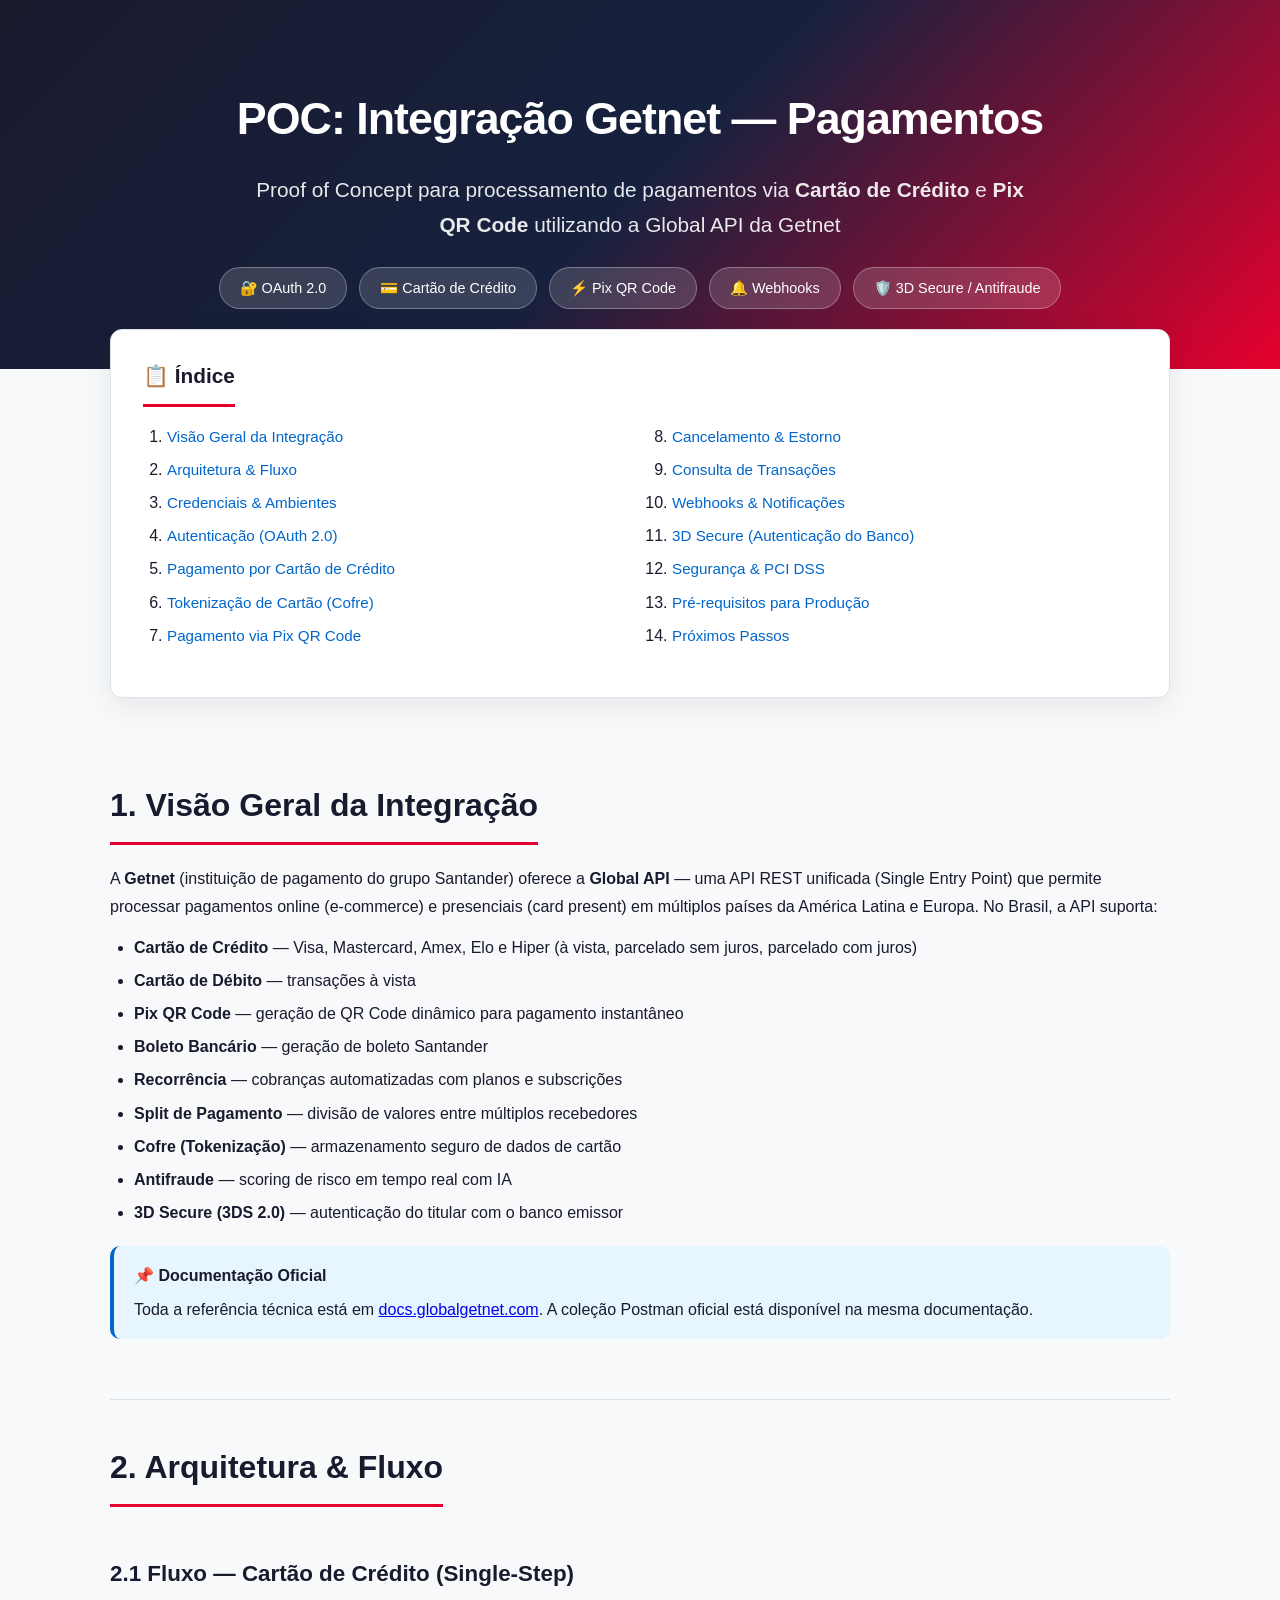
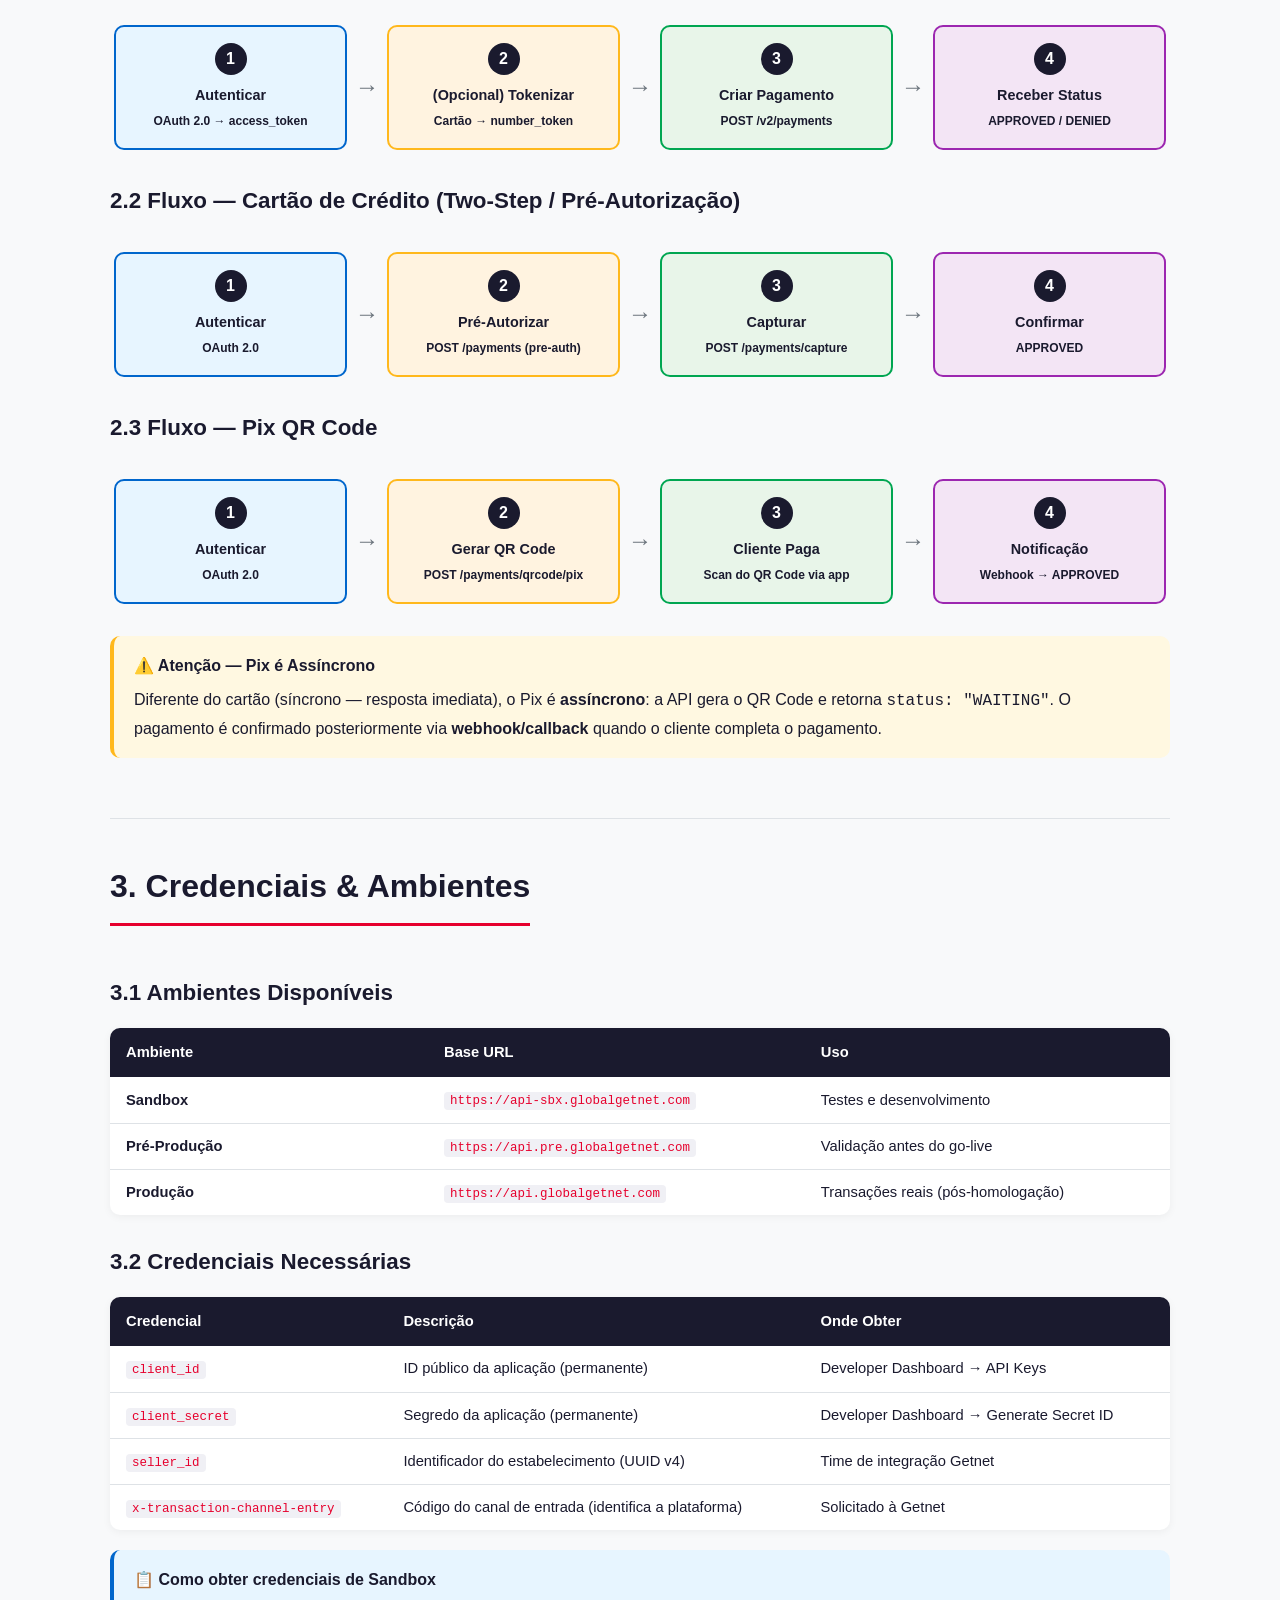
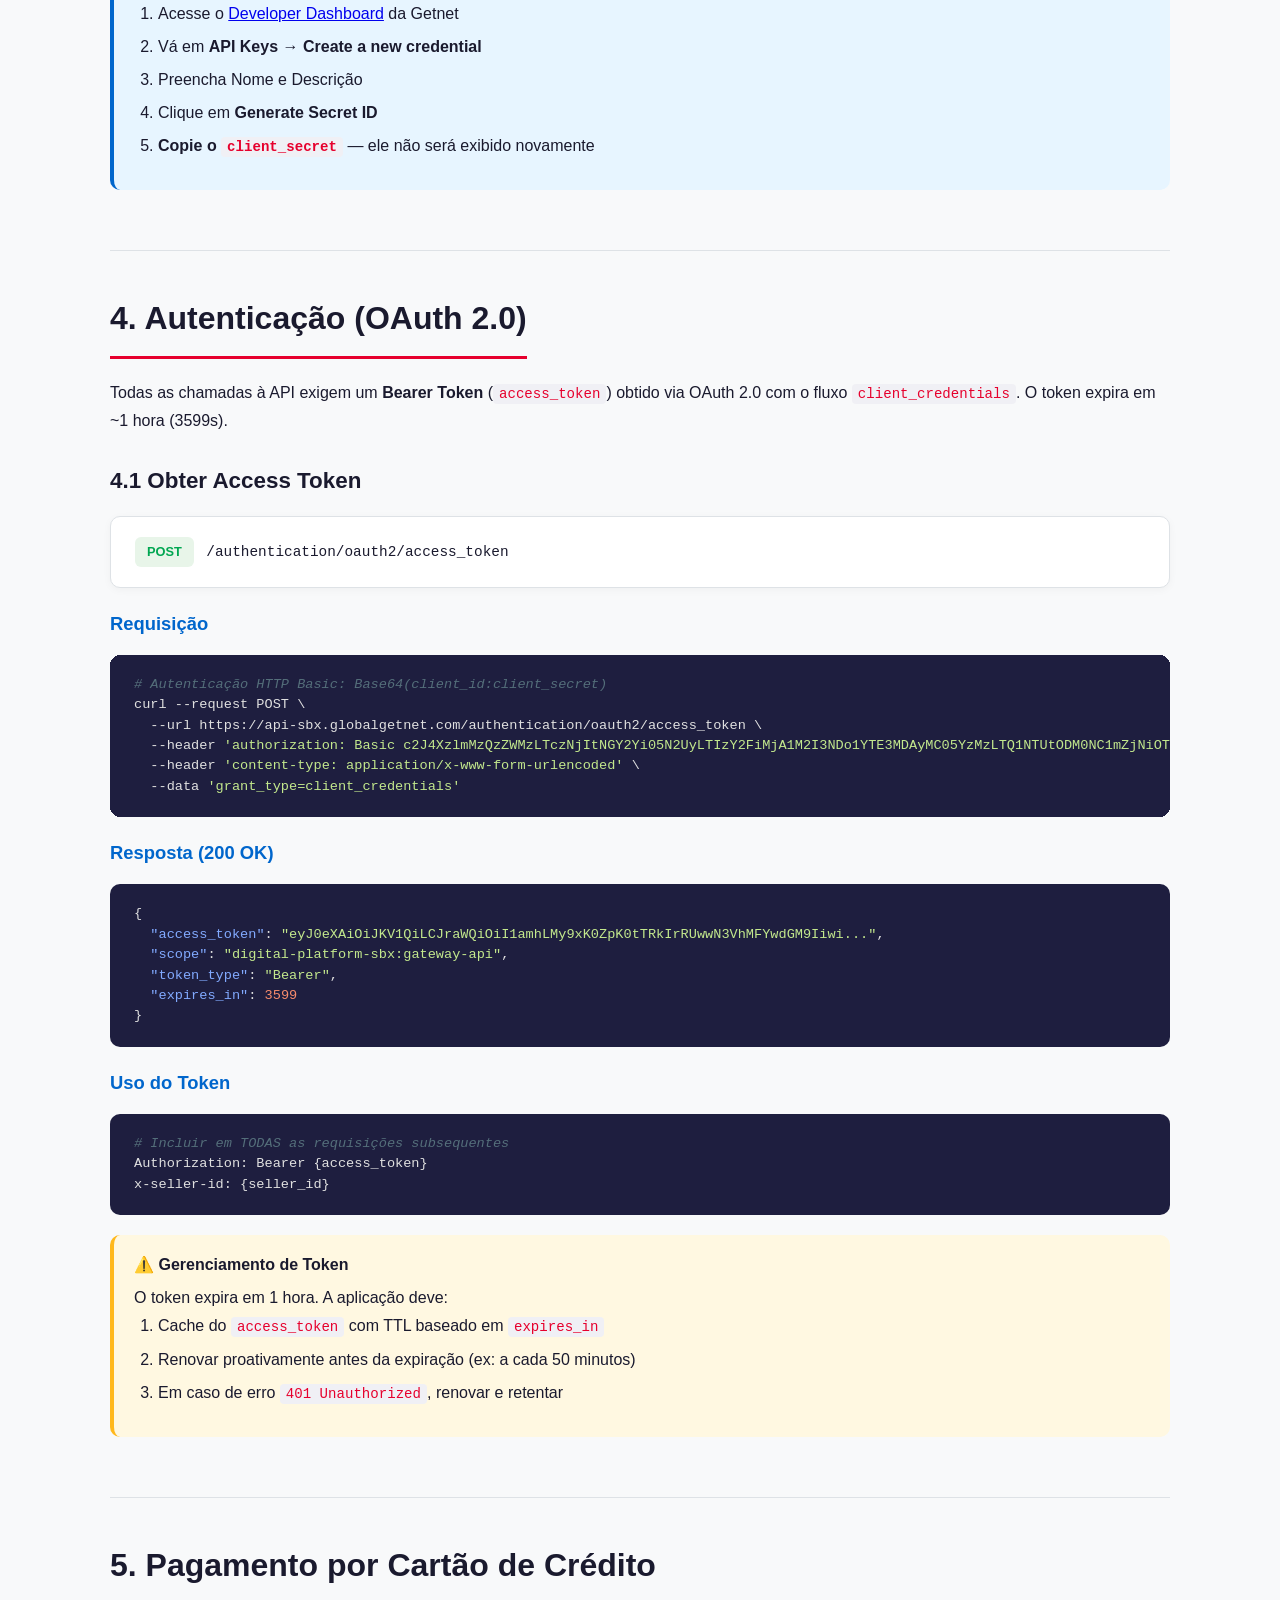
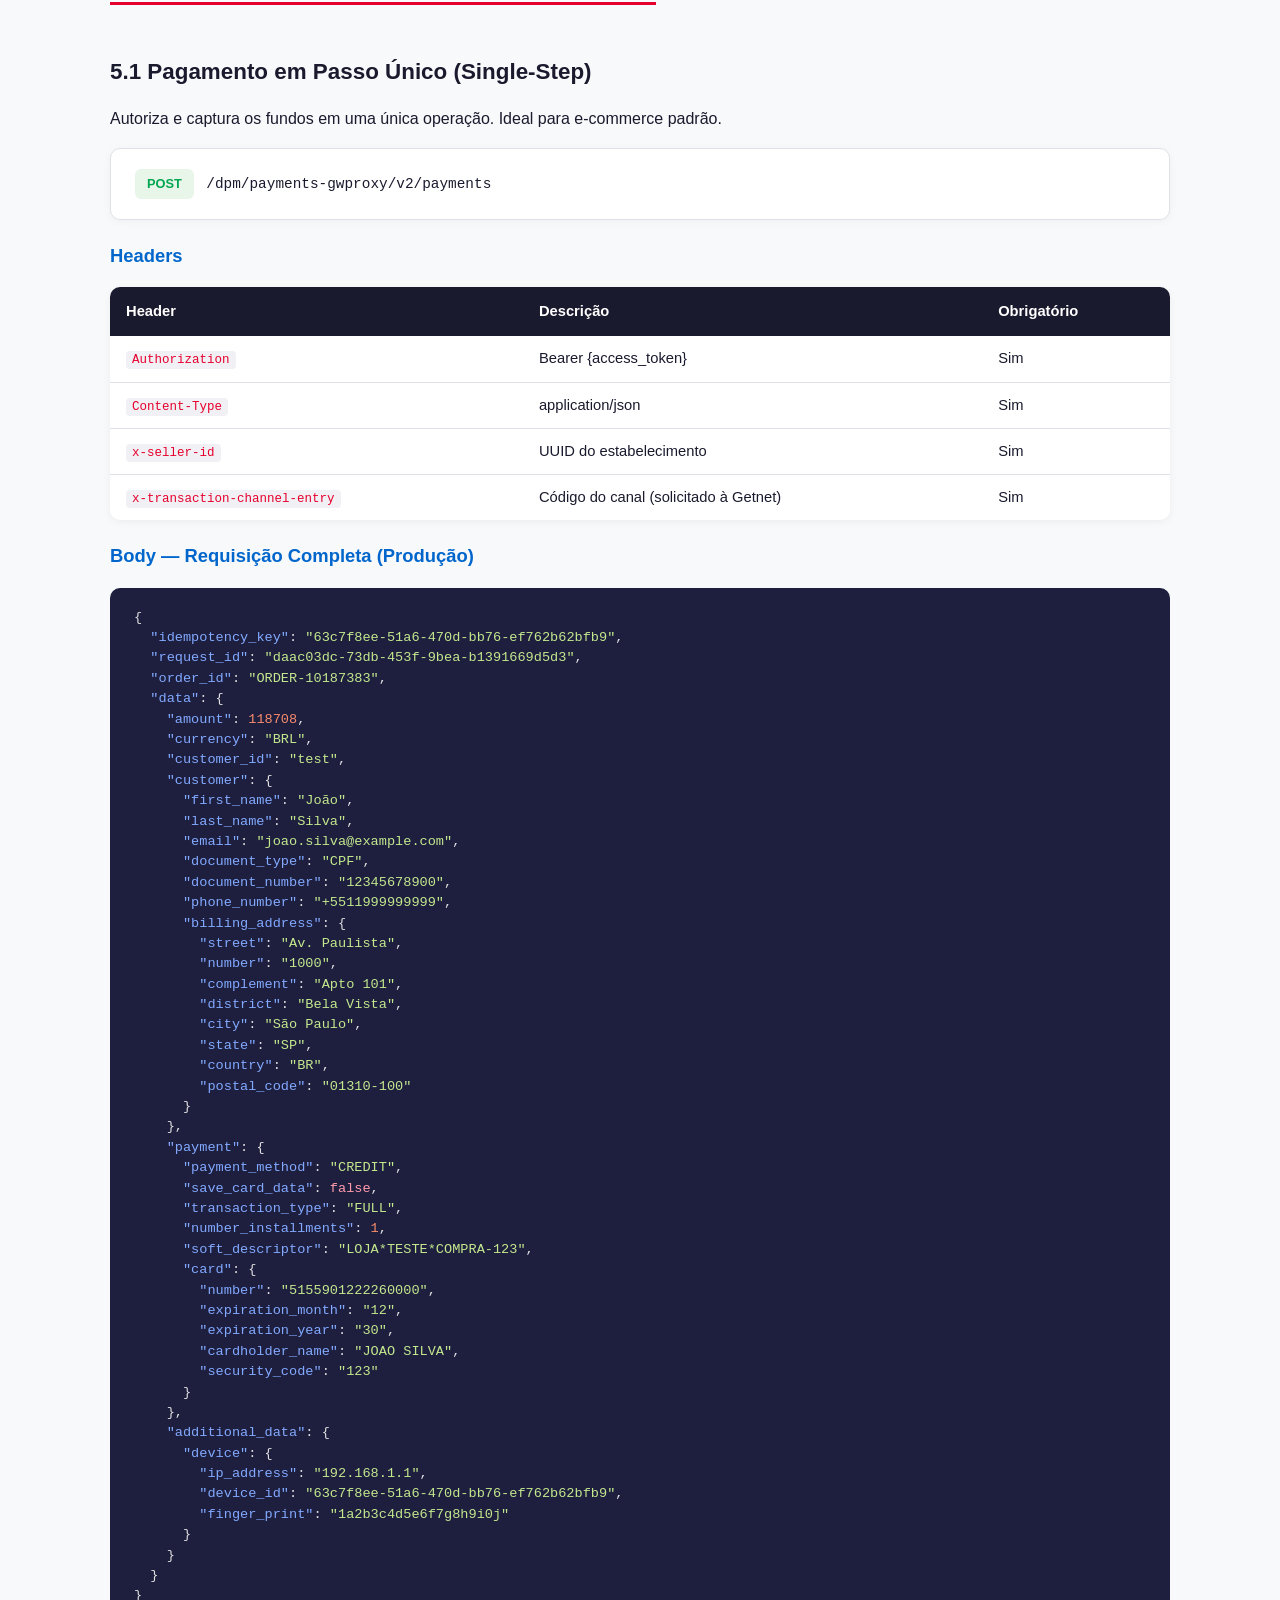
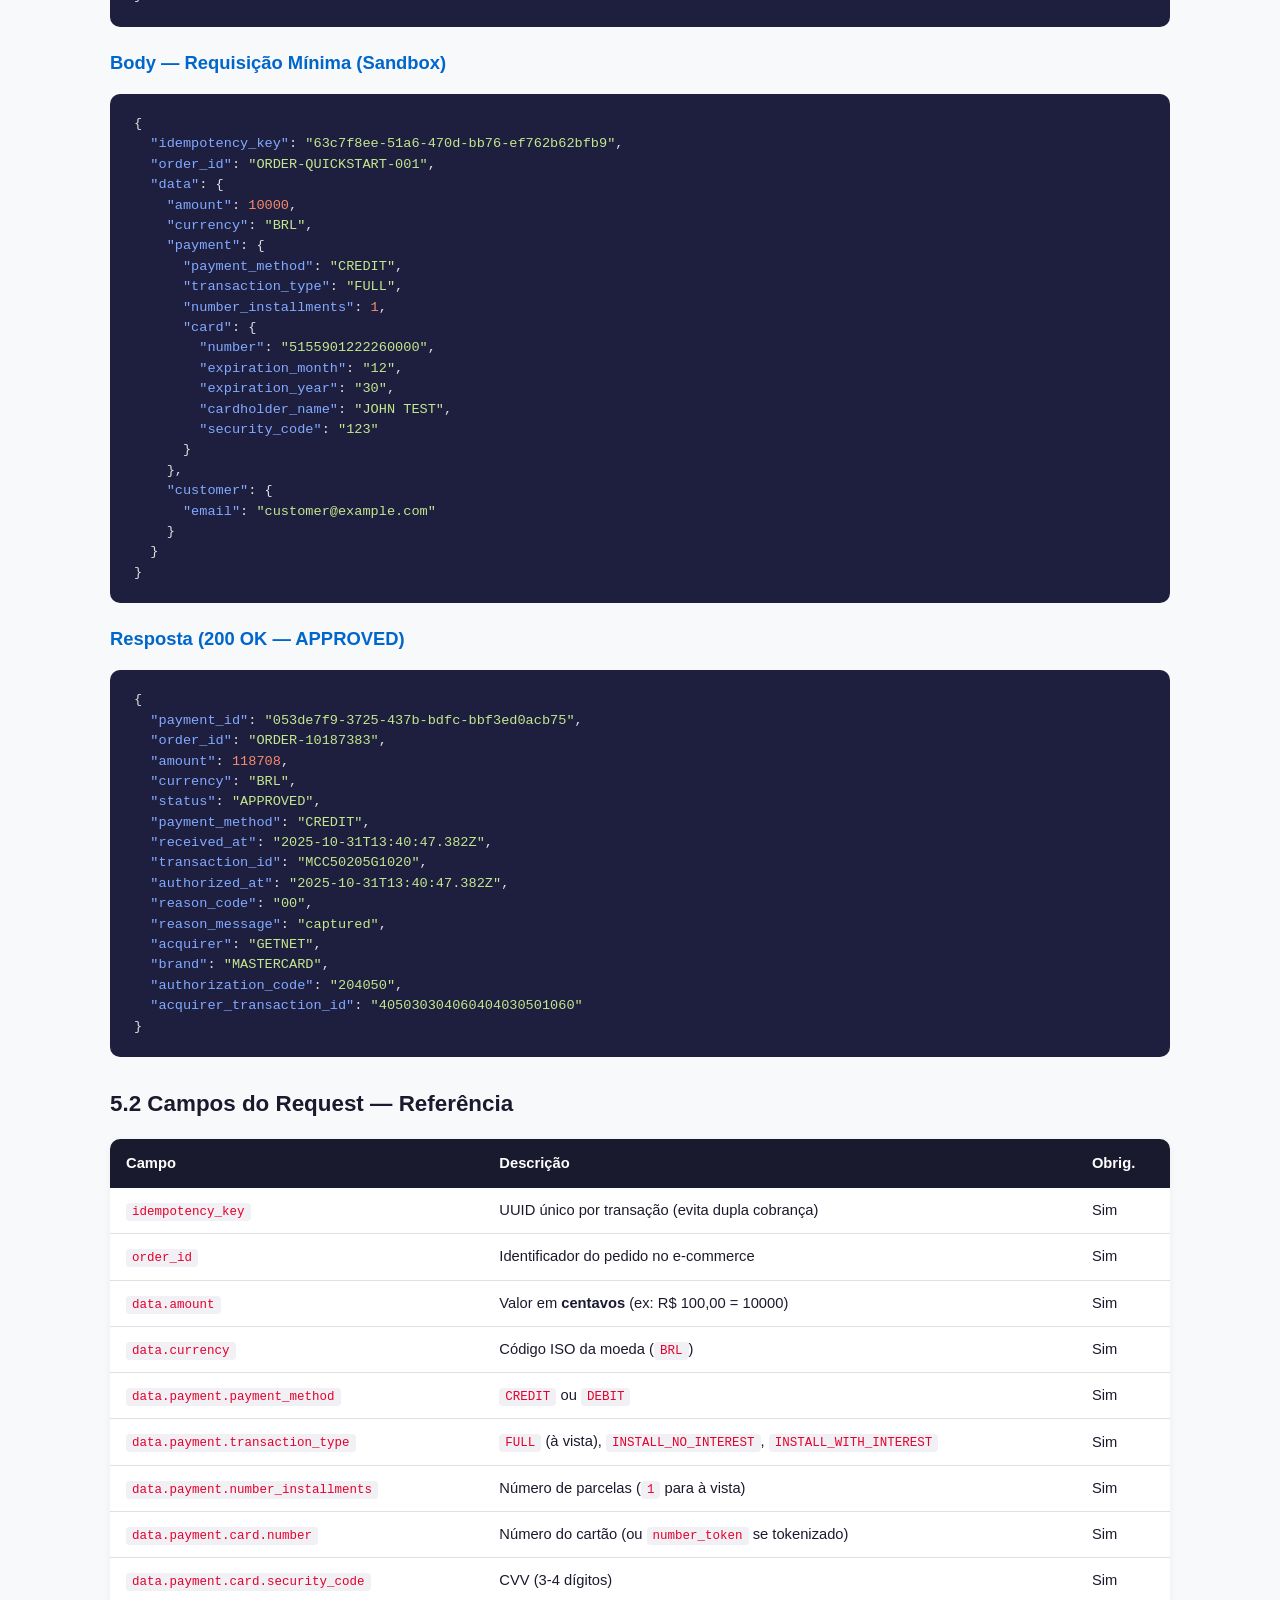
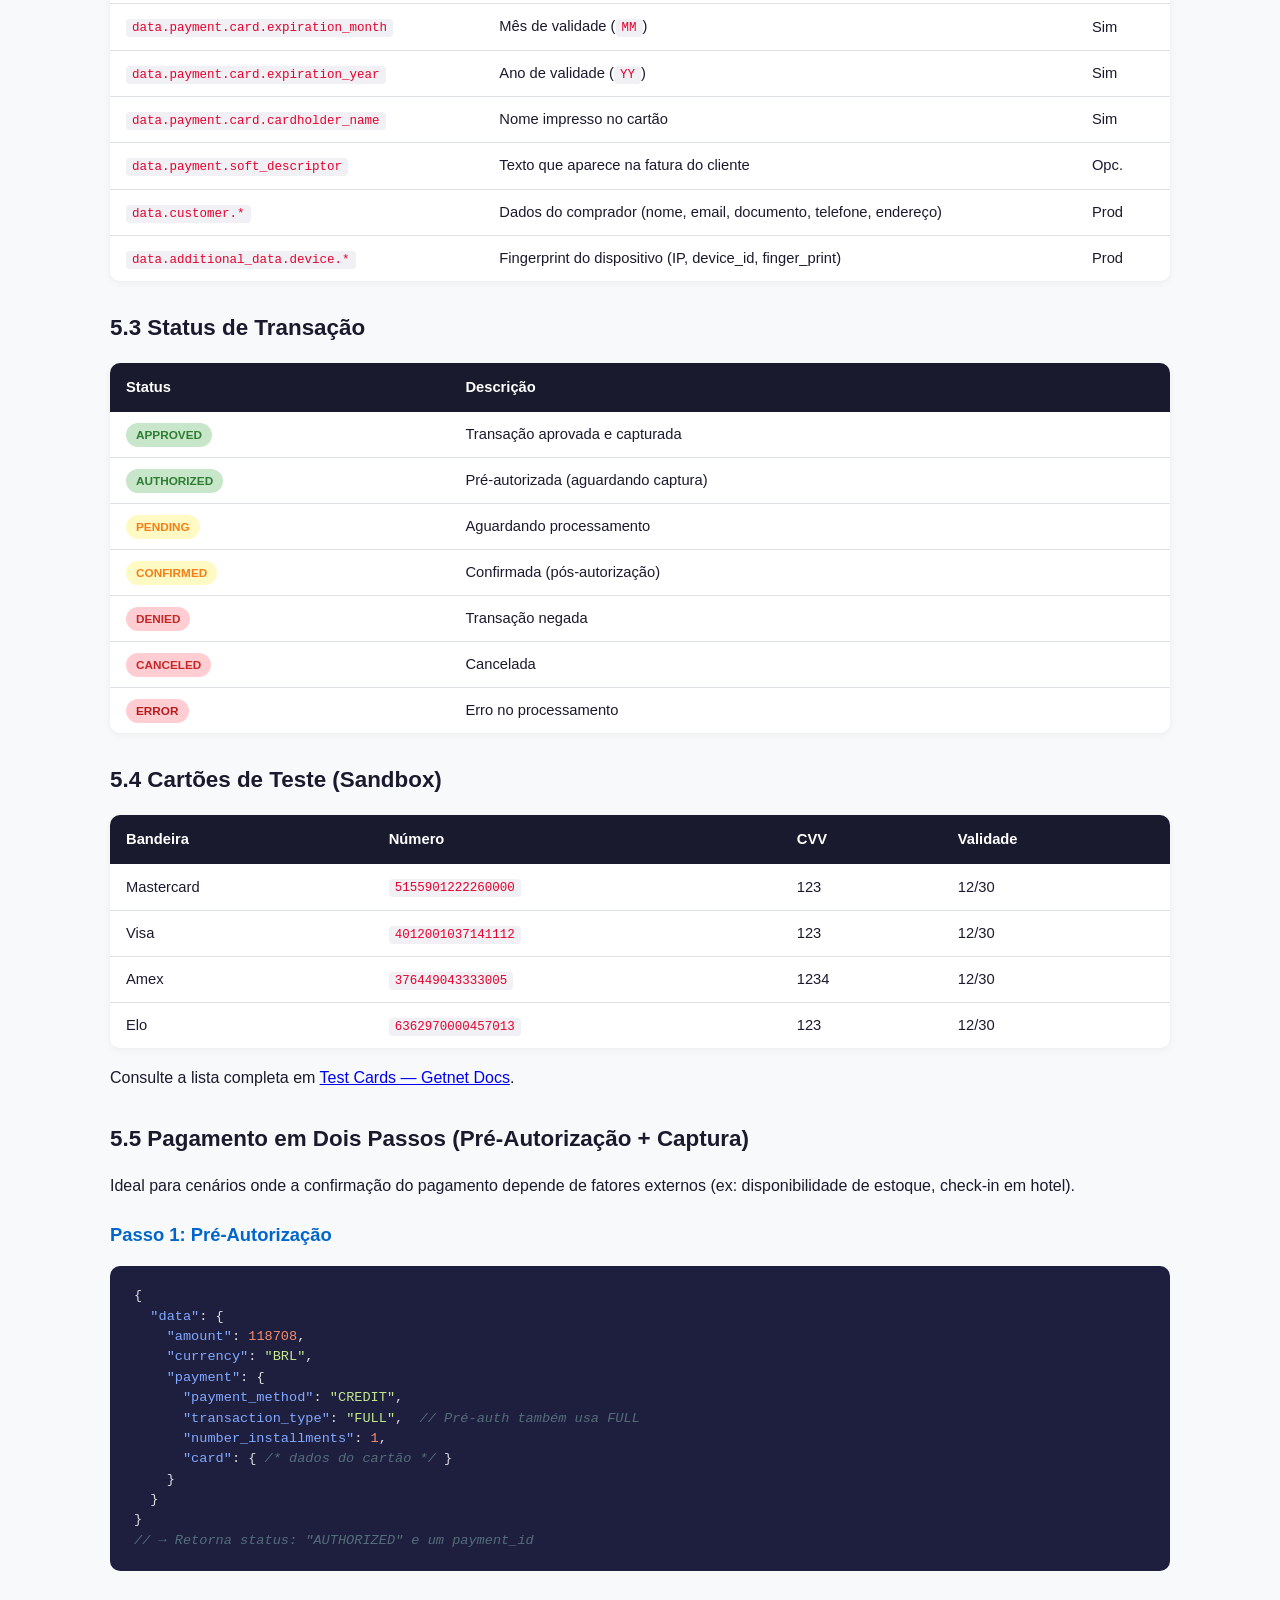
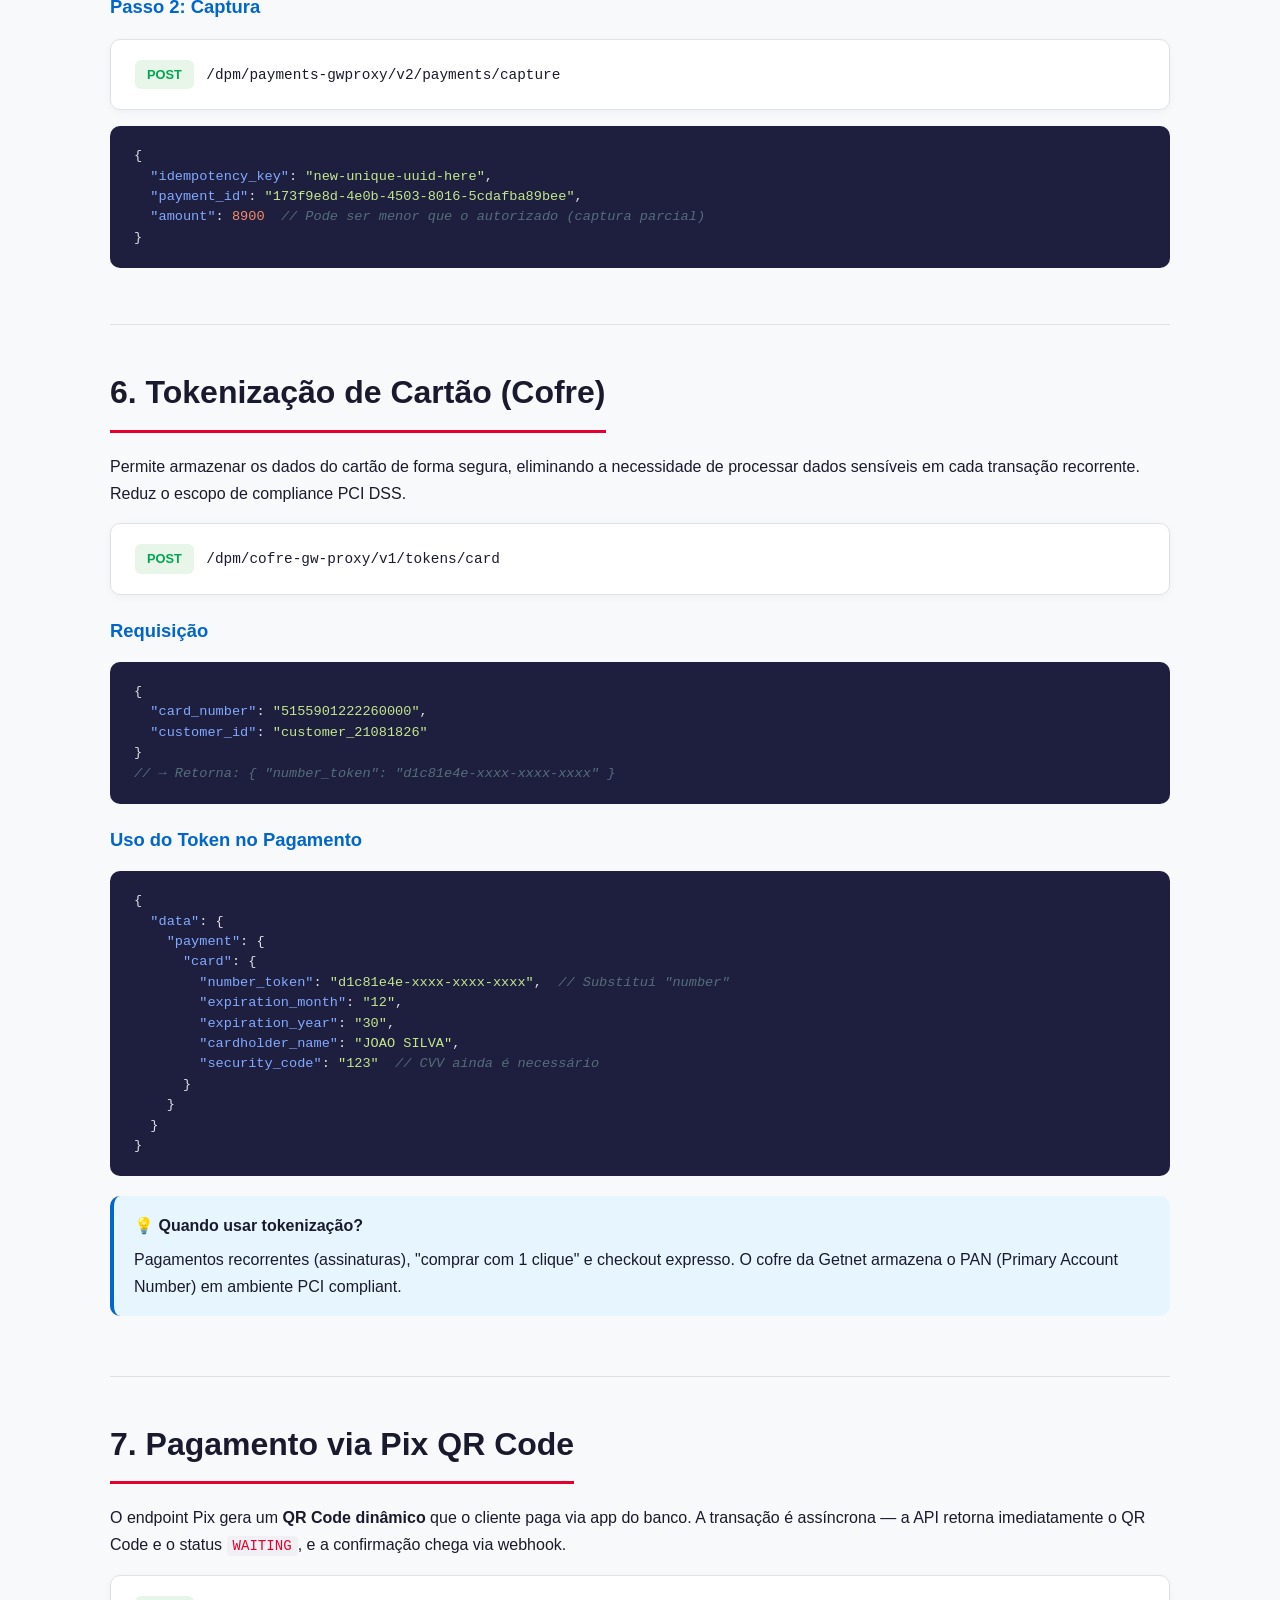
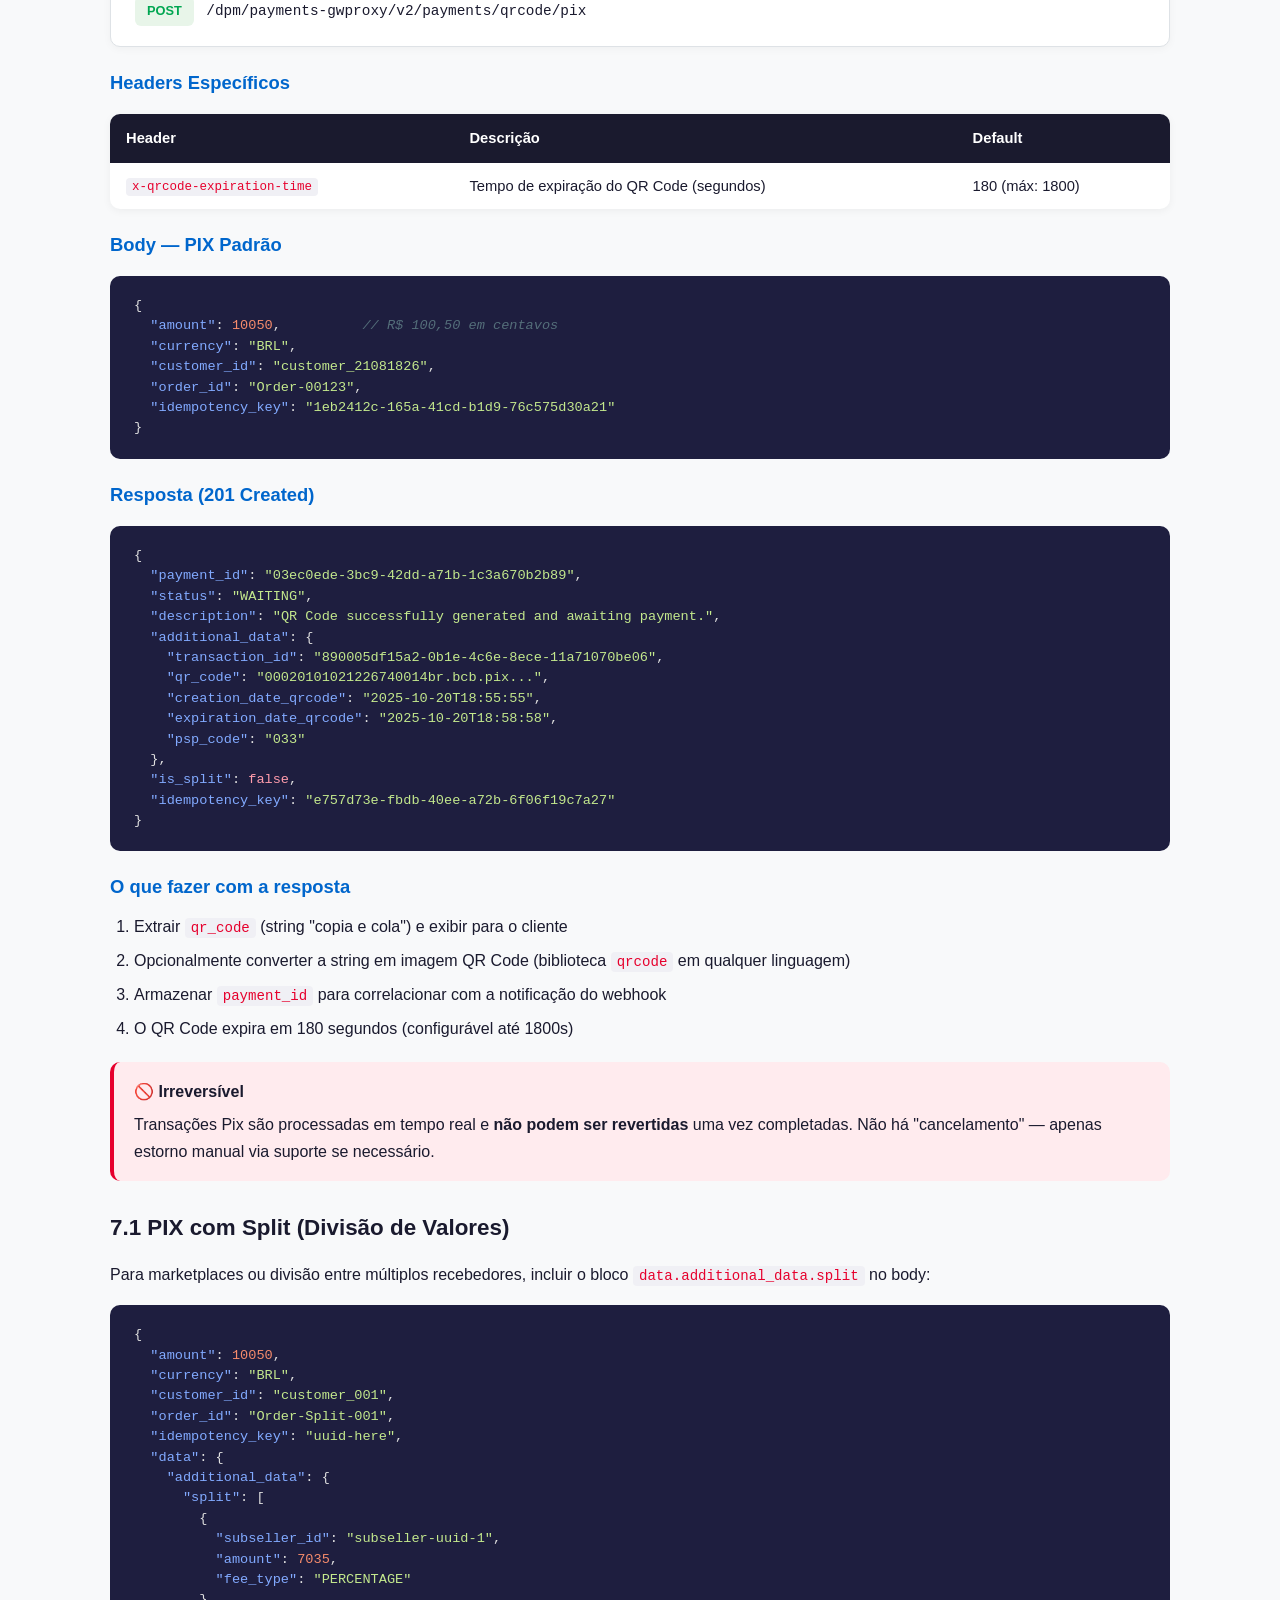
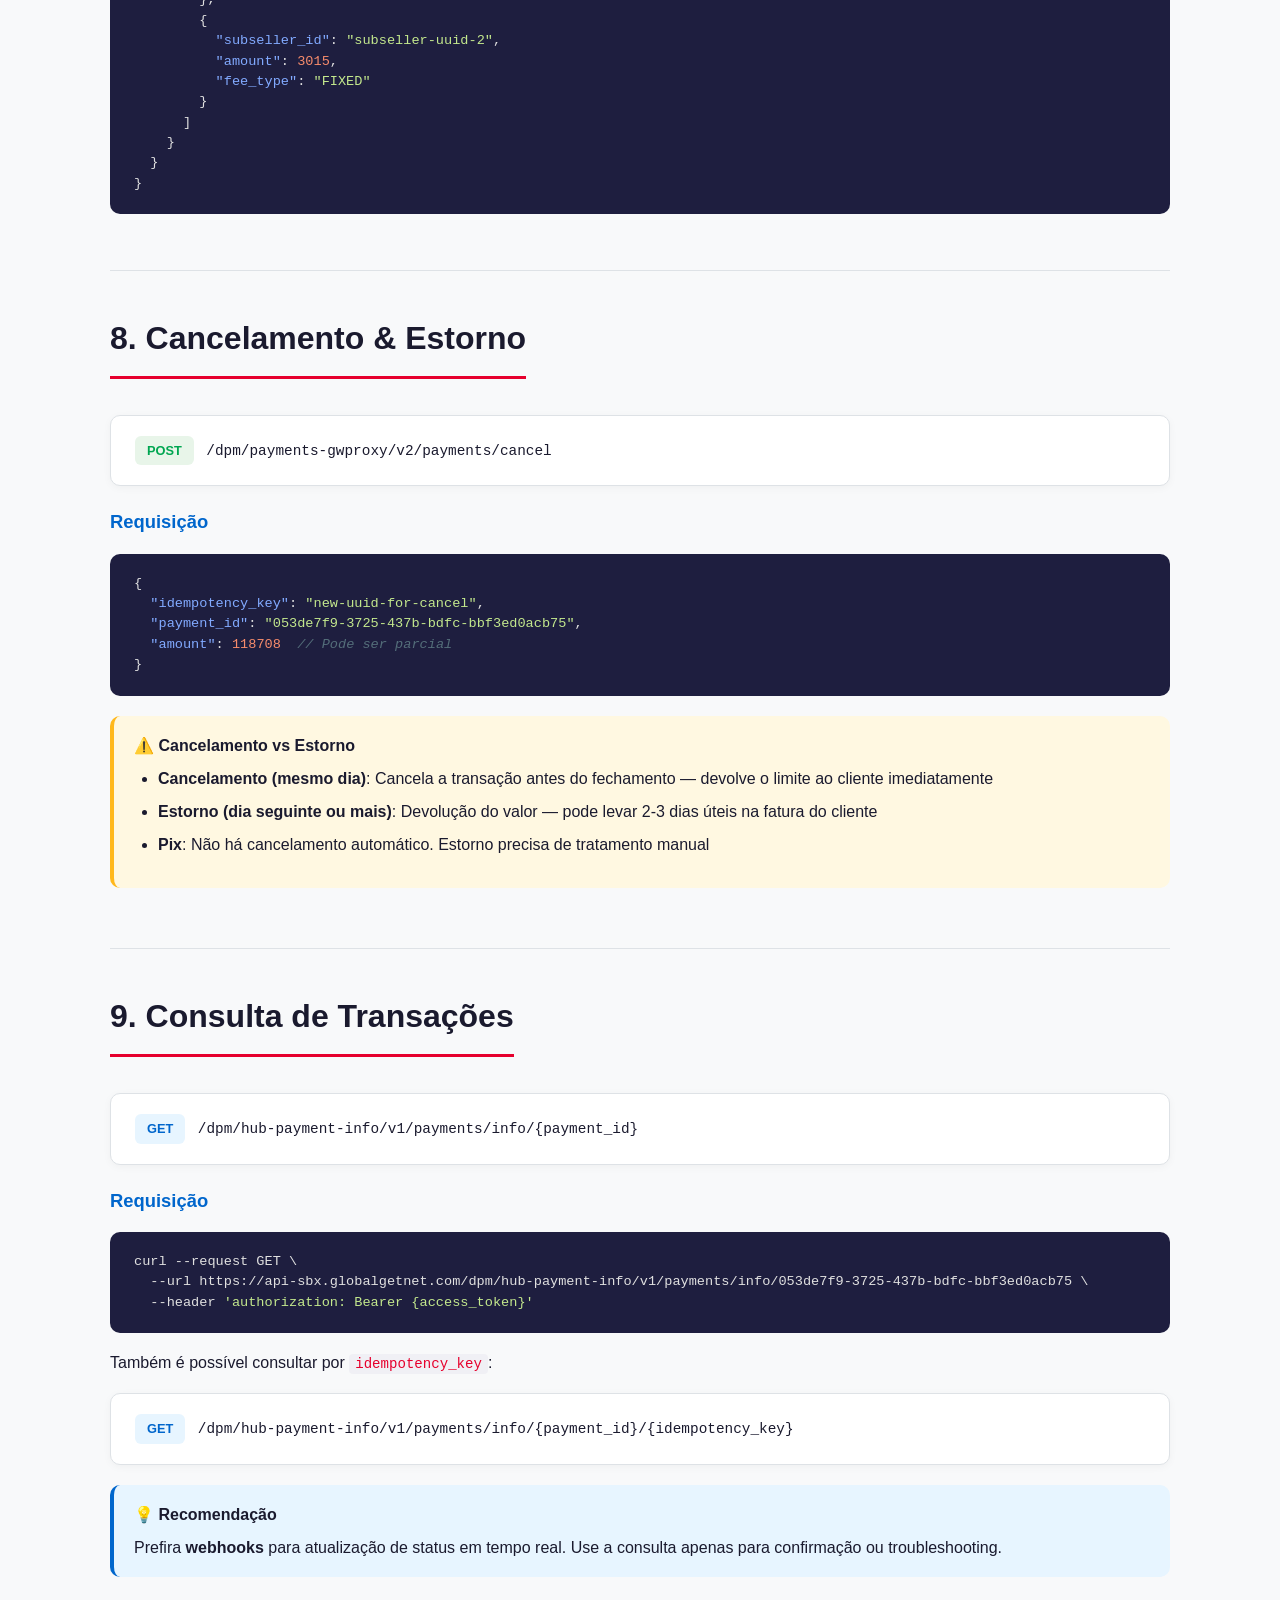
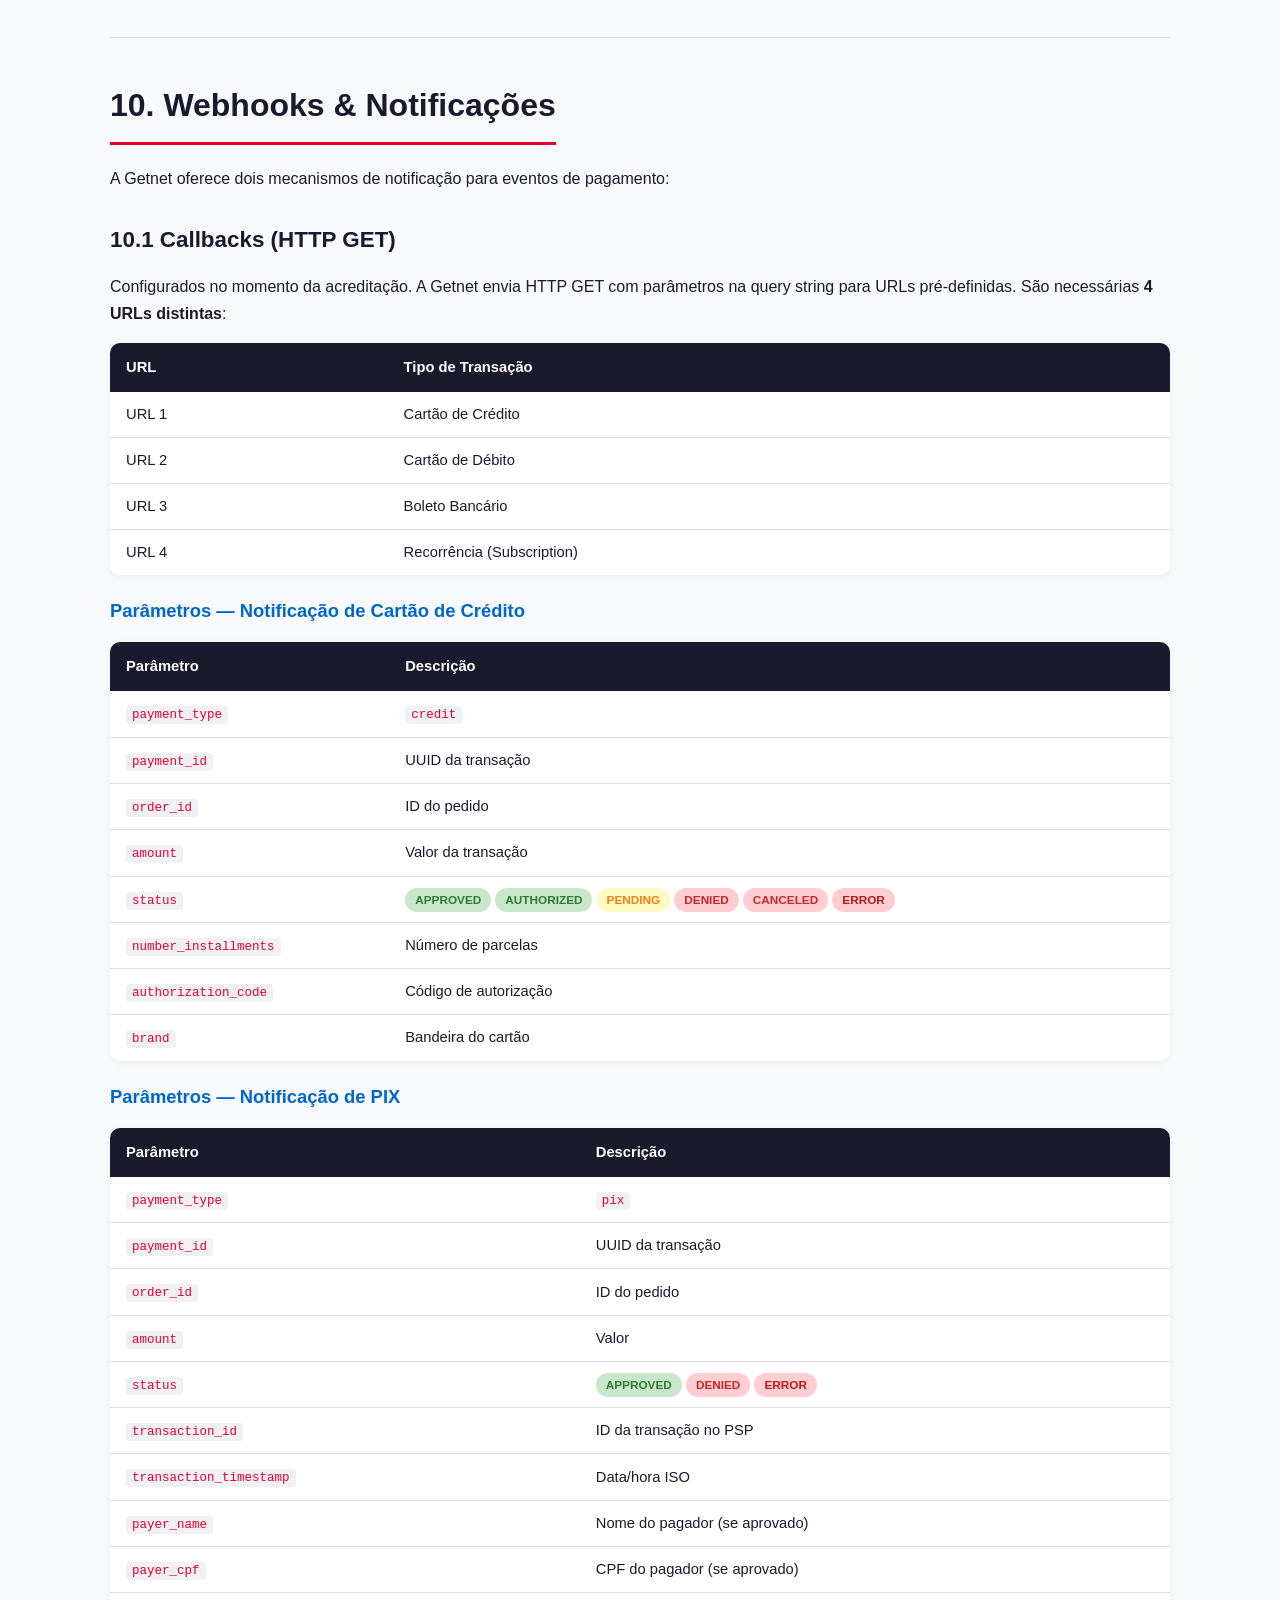
==== index.html @ 3223fb9b "POC Integração Getnet — Cartão de Crédito & Pix QR Code Documento técnico completo com: - Visão gera" ====
<!DOCTYPE html>
<html lang="pt-BR">
<head>
    <meta charset="UTF-8">
    <meta name="viewport" content="width=device-width, initial-scale=1.0">
    <title>POC Integração Getnet — Pagamentos Cartão de Crédito & Pix QR Code</title>
    <style>
        :root {
            --getnet-red: #E6002D;
            --getnet-dark: #1A1A2E;
            --getnet-blue: #0066CC;
            --getnet-green: #00A651;
            --getnet-yellow: #FFB81C;
            --bg-light: #F8F9FA;
            --bg-code: #1E1E3F;
            --text-dark: #1A1A2E;
            --text-muted: #6C757D;
            --border: #DEE2E6;
        }

        * { margin: 0; padding: 0; box-sizing: border-box; }

        body {
            font-family: 'Segoe UI', -apple-system, BlinkMacSystemFont, Roboto, sans-serif;
            line-height: 1.7;
            color: var(--text-dark);
            background: var(--bg-light);
        }

        /* Hero */
        .hero {
            background: linear-gradient(135deg, var(--getnet-dark) 0%, #16213E 50%, var(--getnet-red) 100%);
            color: white;
            padding: 80px 20px 60px;
            text-align: center;
        }
        .hero h1 { font-size: 2.8em; font-weight: 800; margin-bottom: 16px; letter-spacing: -1px; }
        .hero .subtitle { font-size: 1.3em; opacity: 0.9; max-width: 800px; margin: 0 auto 24px; }
        .hero .badges { display: flex; gap: 12px; justify-content: center; flex-wrap: wrap; margin-top: 24px; }
        .hero .badge {
            background: rgba(255,255,255,0.15);
            border: 1px solid rgba(255,255,255,0.3);
            padding: 8px 20px;
            border-radius: 50px;
            font-size: 0.9em;
            backdrop-filter: blur(10px);
        }

        /* Container */
        .container { max-width: 1100px; margin: 0 auto; padding: 0 20px; }

        /* TOC */
        .toc {
            background: white;
            border: 1px solid var(--border);
            border-radius: 12px;
            padding: 28px 32px;
            margin: -40px auto 40px;
            max-width: 1060px;
            box-shadow: 0 8px 30px rgba(0,0,0,0.08);
            position: relative;
            z-index: 10;
        }
        .toc h2 { font-size: 1.3em; margin-bottom: 16px; color: var(--getnet-dark); }
        .toc ol { columns: 2; column-gap: 40px; }
        .toc ol li { margin-bottom: 6px; break-inside: avoid; }
        .toc a { color: var(--getnet-blue); text-decoration: none; font-size: 0.95em; transition: color 0.2s; }
        .toc a:hover { color: var(--getnet-red); text-decoration: underline; }

        /* Sections */
        section { padding: 40px 0; border-bottom: 1px solid var(--border); }
        section:last-child { border-bottom: none; }
        h2 {
            font-size: 2em;
            color: var(--getnet-dark);
            margin-bottom: 20px;
            padding-bottom: 10px;
            border-bottom: 3px solid var(--getnet-red);
            display: inline-block;
        }
        h3 { font-size: 1.4em; color: var(--getnet-dark); margin: 28px 0 14px; }
        h4 { font-size: 1.15em; color: var(--getnet-blue); margin: 20px 0 10px; }
        p { margin-bottom: 14px; }
        ul, ol { margin-bottom: 14px; padding-left: 24px; }
        li { margin-bottom: 6px; }

        /* Callouts */
        .callout {
            border-radius: 10px;
            padding: 16px 20px;
            margin: 20px 0;
            border-left: 4px solid;
        }
        .callout-info { background: #E7F5FF; border-color: var(--getnet-blue); }
        .callout-warn { background: #FFF8E1; border-color: var(--getnet-yellow); }
        .callout-danger { background: #FFEBEE; border-color: var(--getnet-red); }
        .callout-success { background: #E8F5E9; border-color: var(--getnet-green); }
        .callout-title { font-weight: 700; margin-bottom: 6px; display: block; }

        /* Code blocks */
        pre {
            background: var(--bg-code);
            color: #E0E0E0;
            padding: 20px 24px;
            border-radius: 10px;
            overflow-x: auto;
            margin: 16px 0;
            font-size: 0.85em;
            line-height: 1.5;
            font-family: 'Fira Code', 'Cascadia Code', 'Consolas', monospace;
        }
        code { font-family: 'Fira Code', 'Cascadia Code', 'Consolas', monospace; }
        pre code { color: inherit; }
        p code, li code, td code {
            background: #F0F0F5;
            padding: 2px 6px;
            border-radius: 4px;
            font-size: 0.88em;
            color: var(--getnet-red);
        }

        /* Token highlighting */
        .tok-key { color: #82AAFF; }
        .tok-str { color: #C3E88D; }
        .tok-num { color: #F78C6C; }
        .tok-bool { color: #FF9CAC; }
        .tok-comment { color: #546E7A; font-style: italic; }

        /* Tables */
        table {
            width: 100%;
            border-collapse: collapse;
            margin: 16px 0;
            font-size: 0.92em;
            background: white;
            border-radius: 10px;
            overflow: hidden;
            box-shadow: 0 2px 8px rgba(0,0,0,0.05);
        }
        th {
            background: var(--getnet-dark);
            color: white;
            padding: 12px 16px;
            text-align: left;
            font-weight: 600;
        }
        td { padding: 10px 16px; border-bottom: 1px solid var(--border); }
        tr:last-child td { border-bottom: none; }
        tr:hover td { background: #F8F9FF; }
        td code { font-size: 0.85em; }

        /* Flow diagram */
        .flow {
            display: flex;
            align-items: stretch;
            gap: 0;
            margin: 28px 0;
            flex-wrap: wrap;
        }
        .flow-step {
            flex: 1;
            min-width: 160px;
            text-align: center;
            padding: 16px 12px;
            border-radius: 10px;
            margin: 4px;
        }
        .flow-step-1 { background: #E7F5FF; border: 2px solid var(--getnet-blue); }
        .flow-step-2 { background: #FFF3E0; border: 2px solid var(--getnet-yellow); }
        .flow-step-3 { background: #E8F5E9; border: 2px solid var(--getnet-green); }
        .flow-step-4 { background: #F3E5F5; border: 2px solid #9C27B0; }
        .flow-step .num {
            display: inline-block;
            width: 32px; height: 32px;
            border-radius: 50%;
            background: var(--getnet-dark);
            color: white;
            font-weight: 700;
            line-height: 32px;
            margin-bottom: 8px;
        }
        .flow-step .label { font-weight: 600; font-size: 0.9em; }
        .flow-arrow {
            display: flex;
            align-items: center;
            color: var(--text-muted);
            font-size: 1.5em;
            padding: 0 4px;
        }

        /* Endpoint card */
        .endpoint {
            background: white;
            border: 1px solid var(--border);
            border-radius: 10px;
            padding: 20px 24px;
            margin: 16px 0;
            box-shadow: 0 2px 8px rgba(0,0,0,0.04);
        }
        .endpoint .method {
            display: inline-block;
            padding: 4px 12px;
            border-radius: 6px;
            font-weight: 700;
            font-size: 0.8em;
            margin-right: 8px;
        }
        .method-post { background: #E8F5E9; color: var(--getnet-green); }
        .method-get { background: #E7F5FF; color: var(--getnet-blue); }
        .method-patch { background: #FFF3E0; color: #E65100; }
        .endpoint .url { font-family: 'Fira Code', monospace; font-size: 0.9em; word-break: break-all; }

        /* Status badges */
        .status {
            display: inline-block;
            padding: 2px 10px;
            border-radius: 50px;
            font-size: 0.8em;
            font-weight: 600;
        }
        .status-approved { background: #C8E6C9; color: #2E7D32; }
        .status-denied { background: #FFCDD2; color: #C62828; }
        .status-pending { background: #FFF9C4; color: #F57F17; }
        .status-error { background: #FFCDD2; color: #B71C1C; }
        .status-waiting { background: #E1BEE7; color: #6A1B9A; }

        /* Env table */
        .env-table td:first-child { font-weight: 600; width: 30%; }

        /* Footer */
        .footer {
            background: var(--getnet-dark);
            color: white;
            text-align: center;
            padding: 40px 20px;
            margin-top: 40px;
        }
        .footer a { color: var(--getnet-yellow); text-decoration: none; }

        /* Responsive */
        @media (max-width: 768px) {
            .hero h1 { font-size: 1.8em; }
            .toc ol { columns: 1; }
            .flow { flex-direction: column; }
            .flow-arrow { display: none; }
        }
    </style>
</head>
<body>

<!-- HERO -->
<div class="hero">
    <h1>POC: Integração Getnet — Pagamentos</h1>
    <p class="subtitle">Proof of Concept para processamento de pagamentos via <strong>Cartão de Crédito</strong> e <strong>Pix QR Code</strong> utilizando a Global API da Getnet</p>
    <div class="badges">
        <span class="badge">🔐 OAuth 2.0</span>
        <span class="badge">💳 Cartão de Crédito</span>
        <span class="badge">⚡ Pix QR Code</span>
        <span class="badge">🔔 Webhooks</span>
        <span class="badge">🛡️ 3D Secure / Antifraude</span>
    </div>
</div>

<!-- TOC -->
<div class="container">
    <div class="toc">
        <h2>📋 Índice</h2>
        <ol>
            <li><a href="#visao-geral">Visão Geral da Integração</a></li>
            <li><a href="#arquitetura">Arquitetura & Fluxo</a></li>
            <li><a href="#credenciais">Credenciais & Ambientes</a></li>
            <li><a href="#autenticacao">Autenticação (OAuth 2.0)</a></li>
            <li><a href="#cartao-credito">Pagamento por Cartão de Crédito</a></li>
            <li><a href="#tokenizacao">Tokenização de Cartão (Cofre)</a></li>
            <li><a href="#pix">Pagamento via Pix QR Code</a></li>
            <li><a href="#cancelamento">Cancelamento & Estorno</a></li>
            <li><a href="#consulta">Consulta de Transações</a></li>
            <li><a href="#webhooks">Webhooks & Notificações</a></li>
            <li><a href="#3ds">3D Secure (Autenticação do Banco)</a></li>
            <li><a href="#seguranca">Segurança & PCI DSS</a></li>
            <li><a href="#pre-requisitos">Pré-requisitos para Produção</a></li>
            <li><a href="#proximo-passos">Próximos Passos</a></li>
        </ol>
    </div>
</div>

<div class="container">

<!-- 1. VISÃO GERAL -->
<section id="visao-geral">
    <h2>1. Visão Geral da Integração</h2>
    <p>A <strong>Getnet</strong> (instituição de pagamento do grupo Santander) oferece a <strong>Global API</strong> — uma API REST unificada (Single Entry Point) que permite processar pagamentos online (e-commerce) e presenciais (card present) em múltiplos países da América Latina e Europa. No Brasil, a API suporta:</p>
    <ul>
        <li><strong>Cartão de Crédito</strong> — Visa, Mastercard, Amex, Elo e Hiper (à vista, parcelado sem juros, parcelado com juros)</li>
        <li><strong>Cartão de Débito</strong> — transações à vista</li>
        <li><strong>Pix QR Code</strong> — geração de QR Code dinâmico para pagamento instantâneo</li>
        <li><strong>Boleto Bancário</strong> — geração de boleto Santander</li>
        <li><strong>Recorrência</strong> — cobranças automatizadas com planos e subscrições</li>
        <li><strong>Split de Pagamento</strong> — divisão de valores entre múltiplos recebedores</li>
        <li><strong>Cofre (Tokenização)</strong> — armazenamento seguro de dados de cartão</li>
        <li><strong>Antifraude</strong> — scoring de risco em tempo real com IA</li>
        <li><strong>3D Secure (3DS 2.0)</strong> — autenticação do titular com o banco emissor</li>
    </ul>
    <div class="callout callout-info">
        <span class="callout-title">📌 Documentação Oficial</span>
        Toda a referência técnica está em <a href="https://docs.globalgetnet.com/pt/products/online-payments/regional-api" target="_blank">docs.globalgetnet.com</a>. A coleção Postman oficial está disponível na mesma documentação.
    </div>
</section>

<!-- 2. ARQUITETURA -->
<section id="arquitetura">
    <h2>2. Arquitetura & Fluxo</h2>

    <h3>2.1 Fluxo — Cartão de Crédito (Single-Step)</h3>
    <div class="flow">
        <div class="flow-step flow-step-1">
            <div class="num">1</div>
            <div class="label">Autenticar<br><small>OAuth 2.0 → access_token</small></div>
        </div>
        <div class="flow-arrow">→</div>
        <div class="flow-step flow-step-2">
            <div class="num">2</div>
            <div class="label">(Opcional) Tokenizar<br><small>Cartão → number_token</small></div>
        </div>
        <div class="flow-arrow">→</div>
        <div class="flow-step flow-step-3">
            <div class="num">3</div>
            <div class="label">Criar Pagamento<br><small>POST /v2/payments</small></div>
        </div>
        <div class="flow-arrow">→</div>
        <div class="flow-step flow-step-4">
            <div class="num">4</div>
            <div class="label">Receber Status<br><small>APPROVED / DENIED</small></div>
        </div>
    </div>

    <h3>2.2 Fluxo — Cartão de Crédito (Two-Step / Pré-Autorização)</h3>
    <div class="flow">
        <div class="flow-step flow-step-1">
            <div class="num">1</div>
            <div class="label">Autenticar<br><small>OAuth 2.0</small></div>
        </div>
        <div class="flow-arrow">→</div>
        <div class="flow-step flow-step-2">
            <div class="num">2</div>
            <div class="label">Pré-Autorizar<br><small>POST /payments (pre-auth)</small></div>
        </div>
        <div class="flow-arrow">→</div>
        <div class="flow-step flow-step-3">
            <div class="num">3</div>
            <div class="label">Capturar<br><small>POST /payments/capture</small></div>
        </div>
        <div class="flow-arrow">→</div>
        <div class="flow-step flow-step-4">
            <div class="num">4</div>
            <div class="label">Confirmar<br><small>APPROVED</small></div>
        </div>
    </div>

    <h3>2.3 Fluxo — Pix QR Code</h3>
    <div class="flow">
        <div class="flow-step flow-step-1">
            <div class="num">1</div>
            <div class="label">Autenticar<br><small>OAuth 2.0</small></div>
        </div>
        <div class="flow-arrow">→</div>
        <div class="flow-step flow-step-2">
            <div class="num">2</div>
            <div class="label">Gerar QR Code<br><small>POST /payments/qrcode/pix</small></div>
        </div>
        <div class="flow-arrow">→</div>
        <div class="flow-step flow-step-3">
            <div class="num">3</div>
            <div class="label">Cliente Paga<br><small>Scan do QR Code via app</small></div>
        </div>
        <div class="flow-arrow">→</div>
        <div class="flow-step flow-step-4">
            <div class="num">4</div>
            <div class="label">Notificação<br><small>Webhook → APPROVED</small></div>
        </div>
    </div>

    <div class="callout callout-warn">
        <span class="callout-title">⚠️ Atenção — Pix é Assíncrono</span>
        Diferente do cartão (síncrono — resposta imediata), o Pix é <strong>assíncrono</strong>: a API gera o QR Code e retorna <code>status: "WAITING"</code>. O pagamento é confirmado posteriormente via <strong>webhook/callback</strong> quando o cliente completa o pagamento.
    </div>
</section>

<!-- 3. CREDENCIAIS -->
<section id="credenciais">
    <h2>3. Credenciais & Ambientes</h2>

    <h3>3.1 Ambientes Disponíveis</h3>
    <table class="env-table">
        <thead>
            <tr><th>Ambiente</th><th>Base URL</th><th>Uso</th></tr>
        </thead>
        <tbody>
            <tr>
                <td>Sandbox</td>
                <td><code>https://api-sbx.globalgetnet.com</code></td>
                <td>Testes e desenvolvimento</td>
            </tr>
            <tr>
                <td>Pré-Produção</td>
                <td><code>https://api.pre.globalgetnet.com</code></td>
                <td>Validação antes do go-live</td>
            </tr>
            <tr>
                <td>Produção</td>
                <td><code>https://api.globalgetnet.com</code></td>
                <td>Transações reais (pós-homologação)</td>
            </tr>
        </tbody>
    </table>

    <h3>3.2 Credenciais Necessárias</h3>
    <table>
        <thead>
            <tr><th>Credencial</th><th>Descrição</th><th>Onde Obter</th></tr>
        </thead>
        <tbody>
            <tr>
                <td><code>client_id</code></td>
                <td>ID público da aplicação (permanente)</td>
                <td>Developer Dashboard → API Keys</td>
            </tr>
            <tr>
                <td><code>client_secret</code></td>
                <td>Segredo da aplicação (permanente)</td>
                <td>Developer Dashboard → Generate Secret ID</td>
            </tr>
            <tr>
                <td><code>seller_id</code></td>
                <td>Identificador do estabelecimento (UUID v4)</td>
                <td>Time de integração Getnet</td>
            </tr>
            <tr>
                <td><code>x-transaction-channel-entry</code></td>
                <td>Código do canal de entrada (identifica a plataforma)</td>
                <td>Solicitado à Getnet</td>
            </tr>
        </tbody>
    </table>

    <div class="callout callout-info">
        <span class="callout-title">📋 Como obter credenciais de Sandbox</span>
        <ol>
            <li>Acesse o <a href="https://docs.globalgetnet.com/sandbox/dashboard" target="_blank">Developer Dashboard</a> da Getnet</li>
            <li>Vá em <strong>API Keys → Create a new credential</strong></li>
            <li>Preencha Nome e Descrição</li>
            <li>Clique em <strong>Generate Secret ID</strong></li>
            <li><strong>Copie o <code>client_secret</code></strong> — ele não será exibido novamente</li>
        </ol>
    </div>
</section>

<!-- 4. AUTENTICAÇÃO -->
<section id="autenticacao">
    <h2>4. Autenticação (OAuth 2.0)</h2>
    <p>Todas as chamadas à API exigem um <strong>Bearer Token</strong> (<code>access_token</code>) obtido via OAuth 2.0 com o fluxo <code>client_credentials</code>. O token expira em ~1 hora (3599s).</p>

    <h3>4.1 Obter Access Token</h3>
    <div class="endpoint">
        <span class="method method-post">POST</span>
        <span class="url">/authentication/oauth2/access_token</span>
    </div>

    <h4>Requisição</h4>
    <pre><code><span class="tok-comment"># Autenticação HTTP Basic: Base64(client_id:client_secret)</span>
curl --request POST \
  --url https://api-sbx.globalgetnet.com/authentication/oauth2/access_token \
  --header <span class="tok-str">'authorization: Basic c2J4XzlmMzQzZWMzLTczNjItNGY2Yi05N2UyLTIzY2FiMjA1M2I3NDo1YTE3MDAyMC05YzMzLTQ1NTUtODM0NC1mZjNiOTY0ZDY0Mzb='</span> \
  --header <span class="tok-str">'content-type: application/x-www-form-urlencoded'</span> \
  --data <span class="tok-str">'grant_type=client_credentials'</span></code></pre>

    <h4>Resposta (200 OK)</h4>
    <pre><code>{
  <span class="tok-key">"access_token"</span>: <span class="tok-str">"eyJ0eXAiOiJKV1QiLCJraWQiOiI1amhLMy9xK0ZpK0tTRkIrRUwwN3VhMFYwdGM9Iiwi..."</span>,
  <span class="tok-key">"scope"</span>: <span class="tok-str">"digital-platform-sbx:gateway-api"</span>,
  <span class="tok-key">"token_type"</span>: <span class="tok-str">"Bearer"</span>,
  <span class="tok-key">"expires_in"</span>: <span class="tok-num">3599</span>
}</code></pre>

    <h4>Uso do Token</h4>
    <pre><code><span class="tok-comment"># Incluir em TODAS as requisições subsequentes</span>
Authorization: Bearer {access_token}
x-seller-id: {seller_id}</code></pre>

    <div class="callout callout-warn">
        <span class="callout-title">⚠️ Gerenciamento de Token</span>
        O token expira em 1 hora. A aplicação deve:
        <ol>
            <li>Cache do <code>access_token</code> com TTL baseado em <code>expires_in</code></li>
            <li>Renovar proativamente antes da expiração (ex: a cada 50 minutos)</li>
            <li>Em caso de erro <code>401 Unauthorized</code>, renovar e retentar</li>
        </ol>
    </div>
</section>

<!-- 5. CARTÃO DE CRÉDITO -->
<section id="cartao-credito">
    <h2>5. Pagamento por Cartão de Crédito</h2>

    <h3>5.1 Pagamento em Passo Único (Single-Step)</h3>
    <p>Autoriza e captura os fundos em uma única operação. Ideal para e-commerce padrão.</p>

    <div class="endpoint">
        <span class="method method-post">POST</span>
        <span class="url">/dpm/payments-gwproxy/v2/payments</span>
    </div>

    <h4>Headers</h4>
    <table>
        <thead><tr><th>Header</th><th>Descrição</th><th>Obrigatório</th></tr></thead>
        <tbody>
            <tr><td><code>Authorization</code></td><td>Bearer {access_token}</td><td>Sim</td></tr>
            <tr><td><code>Content-Type</code></td><td>application/json</td><td>Sim</td></tr>
            <tr><td><code>x-seller-id</code></td><td>UUID do estabelecimento</td><td>Sim</td></tr>
            <tr><td><code>x-transaction-channel-entry</code></td><td>Código do canal (solicitado à Getnet)</td><td>Sim</td></tr>
        </tbody>
    </table>

    <h4>Body — Requisição Completa (Produção)</h4>
    <pre><code>{
  <span class="tok-key">"idempotency_key"</span>: <span class="tok-str">"63c7f8ee-51a6-470d-bb76-ef762b62bfb9"</span>,
  <span class="tok-key">"request_id"</span>: <span class="tok-str">"daac03dc-73db-453f-9bea-b1391669d5d3"</span>,
  <span class="tok-key">"order_id"</span>: <span class="tok-str">"ORDER-10187383"</span>,
  <span class="tok-key">"data"</span>: {
    <span class="tok-key">"amount"</span>: <span class="tok-num">118708</span>,
    <span class="tok-key">"currency"</span>: <span class="tok-str">"BRL"</span>,
    <span class="tok-key">"customer_id"</span>: <span class="tok-str">"test"</span>,
    <span class="tok-key">"customer"</span>: {
      <span class="tok-key">"first_name"</span>: <span class="tok-str">"João"</span>,
      <span class="tok-key">"last_name"</span>: <span class="tok-str">"Silva"</span>,
      <span class="tok-key">"email"</span>: <span class="tok-str">"joao.silva@example.com"</span>,
      <span class="tok-key">"document_type"</span>: <span class="tok-str">"CPF"</span>,
      <span class="tok-key">"document_number"</span>: <span class="tok-str">"12345678900"</span>,
      <span class="tok-key">"phone_number"</span>: <span class="tok-str">"+5511999999999"</span>,
      <span class="tok-key">"billing_address"</span>: {
        <span class="tok-key">"street"</span>: <span class="tok-str">"Av. Paulista"</span>,
        <span class="tok-key">"number"</span>: <span class="tok-str">"1000"</span>,
        <span class="tok-key">"complement"</span>: <span class="tok-str">"Apto 101"</span>,
        <span class="tok-key">"district"</span>: <span class="tok-str">"Bela Vista"</span>,
        <span class="tok-key">"city"</span>: <span class="tok-str">"São Paulo"</span>,
        <span class="tok-key">"state"</span>: <span class="tok-str">"SP"</span>,
        <span class="tok-key">"country"</span>: <span class="tok-str">"BR"</span>,
        <span class="tok-key">"postal_code"</span>: <span class="tok-str">"01310-100"</span>
      }
    },
    <span class="tok-key">"payment"</span>: {
      <span class="tok-key">"payment_method"</span>: <span class="tok-str">"CREDIT"</span>,
      <span class="tok-key">"save_card_data"</span>: <span class="tok-bool">false</span>,
      <span class="tok-key">"transaction_type"</span>: <span class="tok-str">"FULL"</span>,
      <span class="tok-key">"number_installments"</span>: <span class="tok-num">1</span>,
      <span class="tok-key">"soft_descriptor"</span>: <span class="tok-str">"LOJA*TESTE*COMPRA-123"</span>,
      <span class="tok-key">"card"</span>: {
        <span class="tok-key">"number"</span>: <span class="tok-str">"5155901222260000"</span>,
        <span class="tok-key">"expiration_month"</span>: <span class="tok-str">"12"</span>,
        <span class="tok-key">"expiration_year"</span>: <span class="tok-str">"30"</span>,
        <span class="tok-key">"cardholder_name"</span>: <span class="tok-str">"JOAO SILVA"</span>,
        <span class="tok-key">"security_code"</span>: <span class="tok-str">"123"</span>
      }
    },
    <span class="tok-key">"additional_data"</span>: {
      <span class="tok-key">"device"</span>: {
        <span class="tok-key">"ip_address"</span>: <span class="tok-str">"192.168.1.1"</span>,
        <span class="tok-key">"device_id"</span>: <span class="tok-str">"63c7f8ee-51a6-470d-bb76-ef762b62bfb9"</span>,
        <span class="tok-key">"finger_print"</span>: <span class="tok-str">"1a2b3c4d5e6f7g8h9i0j"</span>
      }
    }
  }
}</code></pre>

    <h4>Body — Requisição Mínima (Sandbox)</h4>
    <pre><code>{
  <span class="tok-key">"idempotency_key"</span>: <span class="tok-str">"63c7f8ee-51a6-470d-bb76-ef762b62bfb9"</span>,
  <span class="tok-key">"order_id"</span>: <span class="tok-str">"ORDER-QUICKSTART-001"</span>,
  <span class="tok-key">"data"</span>: {
    <span class="tok-key">"amount"</span>: <span class="tok-num">10000</span>,
    <span class="tok-key">"currency"</span>: <span class="tok-str">"BRL"</span>,
    <span class="tok-key">"payment"</span>: {
      <span class="tok-key">"payment_method"</span>: <span class="tok-str">"CREDIT"</span>,
      <span class="tok-key">"transaction_type"</span>: <span class="tok-str">"FULL"</span>,
      <span class="tok-key">"number_installments"</span>: <span class="tok-num">1</span>,
      <span class="tok-key">"card"</span>: {
        <span class="tok-key">"number"</span>: <span class="tok-str">"5155901222260000"</span>,
        <span class="tok-key">"expiration_month"</span>: <span class="tok-str">"12"</span>,
        <span class="tok-key">"expiration_year"</span>: <span class="tok-str">"30"</span>,
        <span class="tok-key">"cardholder_name"</span>: <span class="tok-str">"JOHN TEST"</span>,
        <span class="tok-key">"security_code"</span>: <span class="tok-str">"123"</span>
      }
    },
    <span class="tok-key">"customer"</span>: {
      <span class="tok-key">"email"</span>: <span class="tok-str">"customer@example.com"</span>
    }
  }
}</code></pre>

    <h4>Resposta (200 OK — APPROVED)</h4>
    <pre><code>{
  <span class="tok-key">"payment_id"</span>: <span class="tok-str">"053de7f9-3725-437b-bdfc-bbf3ed0acb75"</span>,
  <span class="tok-key">"order_id"</span>: <span class="tok-str">"ORDER-10187383"</span>,
  <span class="tok-key">"amount"</span>: <span class="tok-num">118708</span>,
  <span class="tok-key">"currency"</span>: <span class="tok-str">"BRL"</span>,
  <span class="tok-key">"status"</span>: <span class="tok-str">"APPROVED"</span>,
  <span class="tok-key">"payment_method"</span>: <span class="tok-str">"CREDIT"</span>,
  <span class="tok-key">"received_at"</span>: <span class="tok-str">"2025-10-31T13:40:47.382Z"</span>,
  <span class="tok-key">"transaction_id"</span>: <span class="tok-str">"MCC50205G1020"</span>,
  <span class="tok-key">"authorized_at"</span>: <span class="tok-str">"2025-10-31T13:40:47.382Z"</span>,
  <span class="tok-key">"reason_code"</span>: <span class="tok-str">"00"</span>,
  <span class="tok-key">"reason_message"</span>: <span class="tok-str">"captured"</span>,
  <span class="tok-key">"acquirer"</span>: <span class="tok-str">"GETNET"</span>,
  <span class="tok-key">"brand"</span>: <span class="tok-str">"MASTERCARD"</span>,
  <span class="tok-key">"authorization_code"</span>: <span class="tok-str">"204050"</span>,
  <span class="tok-key">"acquirer_transaction_id"</span>: <span class="tok-str">"405030304060404030501060"</span>
}</code></pre>

    <h3>5.2 Campos do Request — Referência</h3>
    <table>
        <thead><tr><th>Campo</th><th>Descrição</th><th>Obrig.</th></tr></thead>
        <tbody>
            <tr><td><code>idempotency_key</code></td><td>UUID único por transação (evita dupla cobrança)</td><td>Sim</td></tr>
            <tr><td><code>order_id</code></td><td>Identificador do pedido no e-commerce</td><td>Sim</td></tr>
            <tr><td><code>data.amount</code></td><td>Valor em <strong>centavos</strong> (ex: R$ 100,00 = 10000)</td><td>Sim</td></tr>
            <tr><td><code>data.currency</code></td><td>Código ISO da moeda (<code>BRL</code>)</td><td>Sim</td></tr>
            <tr><td><code>data.payment.payment_method</code></td><td><code>CREDIT</code> ou <code>DEBIT</code></td><td>Sim</td></tr>
            <tr><td><code>data.payment.transaction_type</code></td><td><code>FULL</code> (à vista), <code>INSTALL_NO_INTEREST</code>, <code>INSTALL_WITH_INTEREST</code></td><td>Sim</td></tr>
            <tr><td><code>data.payment.number_installments</code></td><td>Número de parcelas (<code>1</code> para à vista)</td><td>Sim</td></tr>
            <tr><td><code>data.payment.card.number</code></td><td>Número do cartão (ou <code>number_token</code> se tokenizado)</td><td>Sim</td></tr>
            <tr><td><code>data.payment.card.security_code</code></td><td>CVV (3-4 dígitos)</td><td>Sim</td></tr>
            <tr><td><code>data.payment.card.expiration_month</code></td><td>Mês de validade (<code>MM</code>)</td><td>Sim</td></tr>
            <tr><td><code>data.payment.card.expiration_year</code></td><td>Ano de validade (<code>YY</code>)</td><td>Sim</td></tr>
            <tr><td><code>data.payment.card.cardholder_name</code></td><td>Nome impresso no cartão</td><td>Sim</td></tr>
            <tr><td><code>data.payment.soft_descriptor</code></td><td>Texto que aparece na fatura do cliente</td><td>Opc.</td></tr>
            <tr><td><code>data.customer.*</code></td><td>Dados do comprador (nome, email, documento, telefone, endereço)</td><td>Prod</td></tr>
            <tr><td><code>data.additional_data.device.*</code></td><td>Fingerprint do dispositivo (IP, device_id, finger_print)</td><td>Prod</td></tr>
        </tbody>
    </table>

    <h3>5.3 Status de Transação</h3>
    <table>
        <thead><tr><th>Status</th><th>Descrição</th></tr></thead>
        <tbody>
            <tr><td><span class="status status-approved">APPROVED</span></td><td>Transação aprovada e capturada</td></tr>
            <tr><td><span class="status status-approved">AUTHORIZED</span></td><td>Pré-autorizada (aguardando captura)</td></tr>
            <tr><td><span class="status status-pending">PENDING</span></td><td>Aguardando processamento</td></tr>
            <tr><td><span class="status status-pending">CONFIRMED</span></td><td>Confirmada (pós-autorização)</td></tr>
            <tr><td><span class="status status-denied">DENIED</span></td><td>Transação negada</td></tr>
            <tr><td><span class="status status-denied">CANCELED</span></td><td>Cancelada</td></tr>
            <tr><td><span class="status status-error">ERROR</span></td><td>Erro no processamento</td></tr>
        </tbody>
    </table>

    <h3>5.4 Cartões de Teste (Sandbox)</h3>
    <table>
        <thead><tr><th>Bandeira</th><th>Número</th><th>CVV</th><th>Validade</th></tr></thead>
        <tbody>
            <tr><td>Mastercard</td><td><code>5155901222260000</code></td><td>123</td><td>12/30</td></tr>
            <tr><td>Visa</td><td><code>4012001037141112</code></td><td>123</td><td>12/30</td></tr>
            <tr><td>Amex</td><td><code>376449043333005</code></td><td>1234</td><td>12/30</td></tr>
            <tr><td>Elo</td><td><code>6362970000457013</code></td><td>123</td><td>12/30</td></tr>
        </tbody>
    </table>
    <p>Consulte a lista completa em <a href="https://docs.globalgetnet.com/en/articles?article=test-cards" target="_blank">Test Cards — Getnet Docs</a>.</p>

    <h3>5.5 Pagamento em Dois Passos (Pré-Autorização + Captura)</h3>
    <p>Ideal para cenários onde a confirmação do pagamento depende de fatores externos (ex: disponibilidade de estoque, check-in em hotel).</p>

    <h4>Passo 1: Pré-Autorização</h4>
    <pre><code>{
  <span class="tok-key">"data"</span>: {
    <span class="tok-key">"amount"</span>: <span class="tok-num">118708</span>,
    <span class="tok-key">"currency"</span>: <span class="tok-str">"BRL"</span>,
    <span class="tok-key">"payment"</span>: {
      <span class="tok-key">"payment_method"</span>: <span class="tok-str">"CREDIT"</span>,
      <span class="tok-key">"transaction_type"</span>: <span class="tok-str">"FULL"</span>,  <span class="tok-comment">// Pré-auth também usa FULL</span>
      <span class="tok-key">"number_installments"</span>: <span class="tok-num">1</span>,
      <span class="tok-key">"card"</span>: { <span class="tok-comment">/* dados do cartão */</span> }
    }
  }
}
<span class="tok-comment">// → Retorna status: "AUTHORIZED" e um payment_id</span></code></pre>

    <h4>Passo 2: Captura</h4>
    <div class="endpoint">
        <span class="method method-post">POST</span>
        <span class="url">/dpm/payments-gwproxy/v2/payments/capture</span>
    </div>
    <pre><code>{
  <span class="tok-key">"idempotency_key"</span>: <span class="tok-str">"new-unique-uuid-here"</span>,
  <span class="tok-key">"payment_id"</span>: <span class="tok-str">"173f9e8d-4e0b-4503-8016-5cdafba89bee"</span>,
  <span class="tok-key">"amount"</span>: <span class="tok-num">8900</span>  <span class="tok-comment">// Pode ser menor que o autorizado (captura parcial)</span>
}</code></pre>
</section>

<!-- 6. TOKENIZAÇÃO -->
<section id="tokenizacao">
    <h2>6. Tokenização de Cartão (Cofre)</h2>
    <p>Permite armazenar os dados do cartão de forma segura, eliminando a necessidade de processar dados sensíveis em cada transação recorrente. Reduz o escopo de compliance PCI DSS.</p>

    <div class="endpoint">
        <span class="method method-post">POST</span>
        <span class="url">/dpm/cofre-gw-proxy/v1/tokens/card</span>
    </div>

    <h4>Requisição</h4>
    <pre><code>{
  <span class="tok-key">"card_number"</span>: <span class="tok-str">"5155901222260000"</span>,
  <span class="tok-key">"customer_id"</span>: <span class="tok-str">"customer_21081826"</span>
}
<span class="tok-comment">// → Retorna: { "number_token": "d1c81e4e-xxxx-xxxx-xxxx" }</span></code></pre>

    <h4>Uso do Token no Pagamento</h4>
    <pre><code>{
  <span class="tok-key">"data"</span>: {
    <span class="tok-key">"payment"</span>: {
      <span class="tok-key">"card"</span>: {
        <span class="tok-key">"number_token"</span>: <span class="tok-str">"d1c81e4e-xxxx-xxxx-xxxx"</span>,  <span class="tok-comment">// Substitui "number"</span>
        <span class="tok-key">"expiration_month"</span>: <span class="tok-str">"12"</span>,
        <span class="tok-key">"expiration_year"</span>: <span class="tok-str">"30"</span>,
        <span class="tok-key">"cardholder_name"</span>: <span class="tok-str">"JOAO SILVA"</span>,
        <span class="tok-key">"security_code"</span>: <span class="tok-str">"123"</span>  <span class="tok-comment">// CVV ainda é necessário</span>
      }
    }
  }
}</code></pre>

    <div class="callout callout-info">
        <span class="callout-title">💡 Quando usar tokenização?</span>
        Pagamentos recorrentes (assinaturas), "comprar com 1 clique" e checkout expresso. O cofre da Getnet armazena o PAN (Primary Account Number) em ambiente PCI compliant.
    </div>
</section>

<!-- 7. PIX -->
<section id="pix">
    <h2>7. Pagamento via Pix QR Code</h2>
    <p>O endpoint Pix gera um <strong>QR Code dinâmico</strong> que o cliente paga via app do banco. A transação é assíncrona — a API retorna imediatamente o QR Code e o status <code>WAITING</code>, e a confirmação chega via webhook.</p>

    <div class="endpoint">
        <span class="method method-post">POST</span>
        <span class="url">/dpm/payments-gwproxy/v2/payments/qrcode/pix</span>
    </div>

    <h4>Headers Específicos</h4>
    <table>
        <thead><tr><th>Header</th><th>Descrição</th><th>Default</th></tr></thead>
        <tbody>
            <tr><td><code>x-qrcode-expiration-time</code></td><td>Tempo de expiração do QR Code (segundos)</td><td>180 (máx: 1800)</td></tr>
        </tbody>
    </table>

    <h4>Body — PIX Padrão</h4>
    <pre><code>{
  <span class="tok-key">"amount"</span>: <span class="tok-num">10050</span>,          <span class="tok-comment">// R$ 100,50 em centavos</span>
  <span class="tok-key">"currency"</span>: <span class="tok-str">"BRL"</span>,
  <span class="tok-key">"customer_id"</span>: <span class="tok-str">"customer_21081826"</span>,
  <span class="tok-key">"order_id"</span>: <span class="tok-str">"Order-00123"</span>,
  <span class="tok-key">"idempotency_key"</span>: <span class="tok-str">"1eb2412c-165a-41cd-b1d9-76c575d30a21"</span>
}</code></pre>

    <h4>Resposta (201 Created)</h4>
    <pre><code>{
  <span class="tok-key">"payment_id"</span>: <span class="tok-str">"03ec0ede-3bc9-42dd-a71b-1c3a670b2b89"</span>,
  <span class="tok-key">"status"</span>: <span class="tok-str">"WAITING"</span>,
  <span class="tok-key">"description"</span>: <span class="tok-str">"QR Code successfully generated and awaiting payment."</span>,
  <span class="tok-key">"additional_data"</span>: {
    <span class="tok-key">"transaction_id"</span>: <span class="tok-str">"890005df15a2-0b1e-4c6e-8ece-11a71070be06"</span>,
    <span class="tok-key">"qr_code"</span>: <span class="tok-str">"00020101021226740014br.bcb.pix..."</span>,
    <span class="tok-key">"creation_date_qrcode"</span>: <span class="tok-str">"2025-10-20T18:55:55"</span>,
    <span class="tok-key">"expiration_date_qrcode"</span>: <span class="tok-str">"2025-10-20T18:58:58"</span>,
    <span class="tok-key">"psp_code"</span>: <span class="tok-str">"033"</span>
  },
  <span class="tok-key">"is_split"</span>: <span class="tok-bool">false</span>,
  <span class="tok-key">"idempotency_key"</span>: <span class="tok-str">"e757d73e-fbdb-40ee-a72b-6f06f19c7a27"</span>
}</code></pre>

    <h4>O que fazer com a resposta</h4>
    <ol>
        <li>Extrair <code>qr_code</code> (string "copia e cola") e exibir para o cliente</li>
        <li>Opcionalmente converter a string em imagem QR Code (biblioteca <code>qrcode</code> em qualquer linguagem)</li>
        <li>Armazenar <code>payment_id</code> para correlacionar com a notificação do webhook</li>
        <li>O QR Code expira em 180 segundos (configurável até 1800s)</li>
    </ol>

    <div class="callout callout-danger">
        <span class="callout-title">🚫 Irreversível</span>
        Transações Pix são processadas em tempo real e <strong>não podem ser revertidas</strong> uma vez completadas. Não há "cancelamento" — apenas estorno manual via suporte se necessário.
    </div>

    <h3>7.1 PIX com Split (Divisão de Valores)</h3>
    <p>Para marketplaces ou divisão entre múltiplos recebedores, incluir o bloco <code>data.additional_data.split</code> no body:</p>
    <pre><code>{
  <span class="tok-key">"amount"</span>: <span class="tok-num">10050</span>,
  <span class="tok-key">"currency"</span>: <span class="tok-str">"BRL"</span>,
  <span class="tok-key">"customer_id"</span>: <span class="tok-str">"customer_001"</span>,
  <span class="tok-key">"order_id"</span>: <span class="tok-str">"Order-Split-001"</span>,
  <span class="tok-key">"idempotency_key"</span>: <span class="tok-str">"uuid-here"</span>,
  <span class="tok-key">"data"</span>: {
    <span class="tok-key">"additional_data"</span>: {
      <span class="tok-key">"split"</span>: [
        {
          <span class="tok-key">"subseller_id"</span>: <span class="tok-str">"subseller-uuid-1"</span>,
          <span class="tok-key">"amount"</span>: <span class="tok-num">7035</span>,
          <span class="tok-key">"fee_type"</span>: <span class="tok-str">"PERCENTAGE"</span>
        },
        {
          <span class="tok-key">"subseller_id"</span>: <span class="tok-str">"subseller-uuid-2"</span>,
          <span class="tok-key">"amount"</span>: <span class="tok-num">3015</span>,
          <span class="tok-key">"fee_type"</span>: <span class="tok-str">"FIXED"</span>
        }
      ]
    }
  }
}</code></pre>
</section>

<!-- 8. CANCELAMENTO -->
<section id="cancelamento">
    <h2>8. Cancelamento & Estorno</h2>

    <div class="endpoint">
        <span class="method method-post">POST</span>
        <span class="url">/dpm/payments-gwproxy/v2/payments/cancel</span>
    </div>

    <h4>Requisição</h4>
    <pre><code>{
  <span class="tok-key">"idempotency_key"</span>: <span class="tok-str">"new-uuid-for-cancel"</span>,
  <span class="tok-key">"payment_id"</span>: <span class="tok-str">"053de7f9-3725-437b-bdfc-bbf3ed0acb75"</span>,
  <span class="tok-key">"amount"</span>: <span class="tok-num">118708</span>  <span class="tok-comment">// Pode ser parcial</span>
}</code></pre>

    <div class="callout callout-warn">
        <span class="callout-title">⚠️ Cancelamento vs Estorno</span>
        <ul>
            <li><strong>Cancelamento (mesmo dia)</strong>: Cancela a transação antes do fechamento — devolve o limite ao cliente imediatamente</li>
            <li><strong>Estorno (dia seguinte ou mais)</strong>: Devolução do valor — pode levar 2-3 dias úteis na fatura do cliente</li>
            <li><strong>Pix</strong>: Não há cancelamento automático. Estorno precisa de tratamento manual</li>
        </ul>
    </div>
</section>

<!-- 9. CONSULTA -->
<section id="consulta">
    <h2>9. Consulta de Transações</h2>

    <div class="endpoint">
        <span class="method method-get">GET</span>
        <span class="url">/dpm/hub-payment-info/v1/payments/info/{payment_id}</span>
    </div>

    <h4>Requisição</h4>
    <pre><code>curl --request GET \
  --url https://api-sbx.globalgetnet.com/dpm/hub-payment-info/v1/payments/info/053de7f9-3725-437b-bdfc-bbf3ed0acb75 \
  --header <span class="tok-str">'authorization: Bearer {access_token}'</span></code></pre>

    <p>Também é possível consultar por <code>idempotency_key</code>:</p>
    <div class="endpoint">
        <span class="method method-get">GET</span>
        <span class="url">/dpm/hub-payment-info/v1/payments/info/{payment_id}/{idempotency_key}</span>
    </div>

    <div class="callout callout-info">
        <span class="callout-title">💡 Recomendação</span>
        Prefira <strong>webhooks</strong> para atualização de status em tempo real. Use a consulta apenas para confirmação ou troubleshooting.
    </div>
</section>

<!-- 10. WEBHOOKS -->
<section id="webhooks">
    <h2>10. Webhooks & Notificações</h2>
    <p>A Getnet oferece dois mecanismos de notificação para eventos de pagamento:</p>

    <h3>10.1 Callbacks (HTTP GET)</h3>
    <p>Configurados no momento da acreditação. A Getnet envia HTTP GET com parâmetros na query string para URLs pré-definidas. São necessárias <strong>4 URLs distintas</strong>:</p>
    <table>
        <thead><tr><th>URL</th><th>Tipo de Transação</th></tr></thead>
        <tbody>
            <tr><td>URL 1</td><td>Cartão de Crédito</td></tr>
            <tr><td>URL 2</td><td>Cartão de Débito</td></tr>
            <tr><td>URL 3</td><td>Boleto Bancário</td></tr>
            <tr><td>URL 4</td><td>Recorrência (Subscription)</td></tr>
        </tbody>
    </table>

    <h4>Parâmetros — Notificação de Cartão de Crédito</h4>
    <table>
        <thead><tr><th>Parâmetro</th><th>Descrição</th></tr></thead>
        <tbody>
            <tr><td><code>payment_type</code></td><td><code>credit</code></td></tr>
            <tr><td><code>payment_id</code></td><td>UUID da transação</td></tr>
            <tr><td><code>order_id</code></td><td>ID do pedido</td></tr>
            <tr><td><code>amount</code></td><td>Valor da transação</td></tr>
            <tr><td><code>status</code></td><td><span class="status status-approved">APPROVED</span> <span class="status status-approved">AUTHORIZED</span> <span class="status status-pending">PENDING</span> <span class="status status-denied">DENIED</span> <span class="status status-denied">CANCELED</span> <span class="status status-error">ERROR</span></td></tr>
            <tr><td><code>number_installments</code></td><td>Número de parcelas</td></tr>
            <tr><td><code>authorization_code</code></td><td>Código de autorização</td></tr>
            <tr><td><code>brand</code></td><td>Bandeira do cartão</td></tr>
        </tbody>
    </table>

    <h4>Parâmetros — Notificação de PIX</h4>
    <table>
        <thead><tr><th>Parâmetro</th><th>Descrição</th></tr></thead>
        <tbody>
            <tr><td><code>payment_type</code></td><td><code>pix</code></td></tr>
            <tr><td><code>payment_id</code></td><td>UUID da transação</td></tr>
            <tr><td><code>order_id</code></td><td>ID do pedido</td></tr>
            <tr><td><code>amount</code></td><td>Valor</td></tr>
            <tr><td><code>status</code></td><td><span class="status status-approved">APPROVED</span> <span class="status status-denied">DENIED</span> <span class="status status-error">ERROR</span></td></tr>
            <tr><td><code>transaction_id</code></td><td>ID da transação no PSP</td></tr>
            <tr><td><code>transaction_timestamp</code></td><td>Data/hora ISO</td></tr>
            <tr><td><code>payer_name</code></td><td>Nome do pagador (se aprovado)</td></tr>
            <tr><td><code>payer_cpf</code></td><td>CPF do pagador (se aprovado)</td></tr>
            <tr><td><code>payer_psp_name</code></td><td>Instituição do pagador</td></tr>
            <tr><td><code>receiver_psp_name</code></td><td>Instituição do recebedor</td></tr>
        </tbody>
    </table>

    <div class="callout callout-warn">
        <span class="callout-title">⚠️ Retry Policy</span>
        Em caso de erro na entrega da notificação, a Getnet reenvia a cada <strong>15 minutos</strong>, até <strong>4 tentativas</strong>. Certifique-se de que seu endpoint responda com <code>200 OK</code> rapidamente.
    </div>

    <h3>10.2 Webhooks (HTTP POST)</h3>
    <p>Alternativa moderna: webhooks configuráveis via API, com assinatura digital e payload JSON estruturado.</p>

    <div class="endpoint">
        <span class="method method-post">POST</span>
        <span class="url">/dpm/webhooks/v1/subscriptions</span>
    </div>

    <h4>Gestão de Webhooks</h4>
    <table>
        <thead><tr><th>Endpoint</th><th>Ação</th></tr></thead>
        <tbody>
            <tr><td><code>POST /dpm/webhooks/v1/subscriptions</code></td><td>Criar subscrição</td></tr>
            <tr><td><code>GET /dpm/webhooks/v1/subscriptions/{event_name}</code></td><td>Consultar subscrição</td></tr>
            <tr><td><code>DELETE /dpm/webhooks/v1/subscriptions/{event_name}</code></td><td>Remover subscrição</td></tr>
            <tr><td><code>GET /dpm/webhooks/v1/subscriptions/{event_name}/events</code></td><td>Listar eventos recebidos</td></tr>
            <tr><td><code>PATCH /dpm/webhooks/v1/subscriptions/{event_name}/events/{event_id}</code></td><td>Reprocessar evento</td></tr>
        </tbody>
    </table>
</section>

<!-- 11. 3DS -->
<section id="3ds">
    <h2>11. 3D Secure (Autenticação do Banco Emissor)</h2>
    <p>O 3DS 2.0 (3D Secure) é um protocolo de autenticação que verifica a identidade do titular do cartão com o banco emissor. Em muitos países é obrigatório por regulação (SCA — Strong Customer Authentication).</p>

    <h3>Fluxo 3DS Simplificado</h3>
    <div class="flow">
        <div class="flow-step flow-step-1">
            <div class="num">1</div>
            <div class="label">Init Authentication<br><small>POST /security-gwproxy/v2/enrolments-initial</small></div>
        </div>
        <div class="flow-arrow">→</div>
        <div class="flow-step flow-step-2">
            <div class="num">2</div>
            <div class="label">Banking Login<br><small>POST /security-gwproxy/v2/enrolments-continue</small></div>
        </div>
        <div class="flow-arrow">→</div>
        <div class="flow-step flow-step-3">
            <div class="num">3</div>
            <div class="label">Validate<br><small>POST /security-gwproxy/v2/validations</small></div>
        </div>
        <div class="flow-arrow">→</div>
        <div class="flow-step flow-step-4">
            <div class="num">4</div>
            <div class="label">Payment<br><small>com dados 3DS no request</small></div>
        </div>
    </div>

    <h3>Endpoints 3DS</h3>
    <div class="endpoint">
        <span class="method method-post">POST</span>
        <span class="url">/dpm/security-gwproxy/v2/enrolments-initial</span>
    </div>
    <div class="endpoint">
        <span class="method method-post">POST</span>
        <span class="url">/dpm/security-gwproxy/v2/enrolments-continue</span>
    </div>
    <div class="endpoint">
        <span class="method method-post">POST</span>
        <span class="url">/dpm/security-gwproxy/v2/validations</span>
    </div>

    <div class="callout callout-info">
        <span class="callout-title">📋 Quando implementar 3DS?</span>
        Recomendado para todas as transações de e-commerce. Em produção, transações sem 3DS podem ser bloqueadas pelo antifraude. O 3DS reduz chargebacks e descontos por fraude.
    </div>
</section>

<!-- 12. SEGURANÇA -->
<section id="seguranca">
    <h2>12. Segurança & PCI DSS</h2>

    <h3>12.1 Boas Práticas</h3>
    <ul>
        <li><strong>Nunca</strong> armazene o PAN (número do cartão) em texto plano — use sempre a tokenização (Cofre)</li>
        <li>O CVV (<code>security_code</code>) <strong>nunca</strong> deve ser armazenado, mesmo tokenizado</li>
        <li>Toda comunicação é via <strong>HTTPS/TLS 1.2+</strong></li>
        <li>O <code>client_secret</code> deve ser guardado como segredo (variável de ambiente, secrets manager)</li>
        <li>Implementar <strong>idempotency_key</strong> em todas as transações para evitar dupla cobrança</li>
        <li>Validar assinatura dos webhooks (se aplicável) para evitar spoofing</li>
    </ul>

    <h3>12.2 Dados de Antifraude (Obrigatórios em Produção)</h3>
    <p>Transações sem os dados de antifraude serão <strong>automaticamente bloqueadas</strong> em produção:</p>
    <table>
        <thead><tr><th>Campo</th><th>Descrição</th></tr></thead>
        <tbody>
            <tr><td><code>customer.first_name</code></td><td>Nome do comprador</td></tr>
            <tr><td><code>customer.last_name</code></td><td>Sobrenome</td></tr>
            <tr><td><code>customer.email</code></td><td>Email</td></tr>
            <tr><td><code>customer.phone_number</code></td><td>Telefone (formato internacional)</td></tr>
            <tr><td><code>customer.document_type</code></td><td>Tipo de documento (<code>CPF</code>)</td></tr>
            <tr><td><code>customer.document_number</code></td><td>Número do documento (sem pontuação)</td></tr>
            <tr><td><code>customer.billing_address.*</code></td><td>Endereço completo de cobrança</td></tr>
            <tr><td><code>additional_data.device.ip_address</code></td><td>IP do cliente</td></tr>
            <tr><td><code>additional_data.device.device_id</code></td><td>Device fingerprint (UUID v4)</td></tr>
            <tr><td><code>additional_data.device.finger_print</code></td><td>Hash do fingerprint (gerado por script antifraude)</td></tr>
        </tbody>
    </table>
</section>

<!-- 13. PRÉ-REQUISITOS -->
<section id="pre-requisitos">
    <h2>13. Pré-requisitos para Produção</h2>

    <h3>13.1 Checklist de Homologação</h3>
    <table>
        <thead><tr><th>#</th><th>Item</th><th>Status</th></tr></thead>
        <tbody>
            <tr><td>1</td><td>Contrato comercial assinado com a Getnet</td><td>☐</td></tr>
            <tr><td>2</td><td>Credenciais de Sandbox obtidas (client_id + client_secret + seller_id)</td><td>☐</td></tr>
            <tr><td>3</td><td>Fluxo de autenticação OAuth 2.0 implementado com cache e renovação</td><td>☐</td></tr>
            <tr><td>4</td><td>Pagamento por cartão de crédito (single-step) testado em Sandbox</td><td>☐</td></tr>
            <tr><td>5</td><td>Tokenização de cartão (Cofre) implementada e testada</td><td>☐</td></tr>
            <tr><td>6</td><td>Pagamento via Pix QR Code testado em Sandbox</td><td>☐</td></tr>
            <tr><td>7</td><td>Webhook/callback endpoint implementado e validado</td><td>☐</td></tr>
            <tr><td>8</td><td>Dados de antifraude (customer + device) integrados</td><td>☐</td></tr>
            <tr><td>9</td><td>3D Secure implementado (se aplicável)</td><td>☐</td></tr>
            <tr><td>10</td><td>Tratamento de erros e retry com idempotência</td><td>☐</td></tr>
            <tr><td>11</td><td>4 URLs de callback fornecidas à Getnet na acreditação</td><td>☐</td></tr>
            <tr><td>12</td><td>PCI DSS SAQ-A ou SAQ-A-EP preenchido</td><td>☐</td></tr>
            <tr><td>13</td><td>Homologação com time de integração Getnet aprovada</td><td>☐</td></tr>
            <tr><td>14</td><td>Credenciais de Produção fornecidas (pós-homologação)</td><td>☐</td></tr>
        </tbody>
    </table>

    <h3>13.2 URLs de Referência</h3>
    <table>
        <thead><tr><th>Recurso</th><th>URL</th></tr></thead>
        <tbody>
            <tr><td>Documentação Principal</td><td><a href="https://docs.globalgetnet.com/pt/products/online-payments/regional-api" target="_blank">docs.globalgetnet.com</a></td></tr>
            <tr><td>API Reference (Swagger)</td><td><a href="https://docs.globalgetnet.com/en/products/online-payments/regional-api/swagger" target="_blank">Swagger — Global API</a></td></tr>
            <tr><td>Developer Dashboard</td><td><a href="https://docs.globalgetnet.com/sandbox/dashboard" target="_blank">Sandbox Dashboard</a></td></tr>
            <tr><td>Cartões de Teste</td><td><a href="https://docs.globalgetnet.com/en/articles?article=test-cards" target="_blank">Test Cards</a></td></tr>
            <tr><td>Pix — Getnet Brasil</td><td><a href="https://site.getnet.com.br/pix/" target="_blank">site.getnet.com.br/pix</a></td></tr>
            <tr><td>E-commerce — Getnet</td><td><a href="https://site.getnet.com.br/parcerias/ecommerce/" target="_blank">site.getnet.com.br/ecommerce</a></td></tr>
        </tbody>
    </table>
</section>

<!-- 14. PRÓXIMOS PASSOS -->
<section id="proximo-passos">
    <h2>14. Próximos Passos</h2>
    <p>Para avançar com a POC, recomendamos a seguinte sequência:</p>
    <ol>
        <li><strong>Contato comercial</strong> — Iniciar processo de acreditação com a Getnet para obter credenciais de Sandbox</li>
        <li><strong>Configuração de ambiente</strong> — Obter <code>client_id</code>, <code>client_secret</code>, <code>seller_id</code> e <code>x-transaction-channel-entry</code></li>
        <li><strong>Implementação do serviço de autenticação</strong> — OAuth 2.0 com cache de token e renovação automática</li>
        <li><strong>Implementação do pagamento por cartão</strong> — Single-step com dados de antifraude + tokenização opcional</li>
        <li><strong>Implementação do Pix QR Code</strong> — Geração do QR Code + exibição no frontend + webhook de confirmação</li>
        <li><strong>Implementação de webhooks</strong> — Endpoints de callback para receber notificações de status</li>
        <li><strong>Testes em Sandbox</strong> — Validar todos os fluxos com cartões de teste e QR Code Pix</li>
        <li><strong>Homologação</strong> — Processo formal com o time de integração da Getnet</li>
        <li><strong>Go-live</strong> — Migração para credenciais de produção e ativação em produção</li>
    </ol>

    <div class="callout callout-success">
        <span class="callout-title">✅ Resumo do que precisamos</span>
        Para processar pagamentos de <strong>Cartão de Crédito</strong> e <strong>Pix QR Code</strong>:
        <ul>
            <li>Conta comercial ativa na Getnet (contrato assinado)</li>
            <li>Credenciais de API (<code>client_id</code>, <code>client_secret</code>, <code>seller_id</code>)</li>
            <li>Servidor backend para chamar a API Getnet (as credenciais não podem ficar no frontend)</li>
            <li>Endpoint HTTP para receber webhooks/callbacks de notificação</li>
            <li>Integração com script de fingerprint de antifraude (fornecido pela Getnet)</li>
            <li>Compliance PCI DSS mínimo (SAQ-A se usando tokenização/Cofre)</li>
            <li>Cartões de teste fornecidos pela Getnet para validação em Sandbox</li>
        </ul>
    </div>
</section>

</div>

<!-- FOOTER -->
<div class="footer">
    <p><strong>POC Integração Getnet — Cartão de Crédito & Pix QR Code</strong></p>
    <p>Documento técnico de Proof of Concept | Gerado em julho de 2026</p>
    <p style="margin-top: 12px; font-size: 0.85em; opacity: 0.7;">
        Baseado na documentação oficial da Global API Getnet (docs.globalgetnet.com) · v1.0.4
    </p>
</div>

</body>
</html>
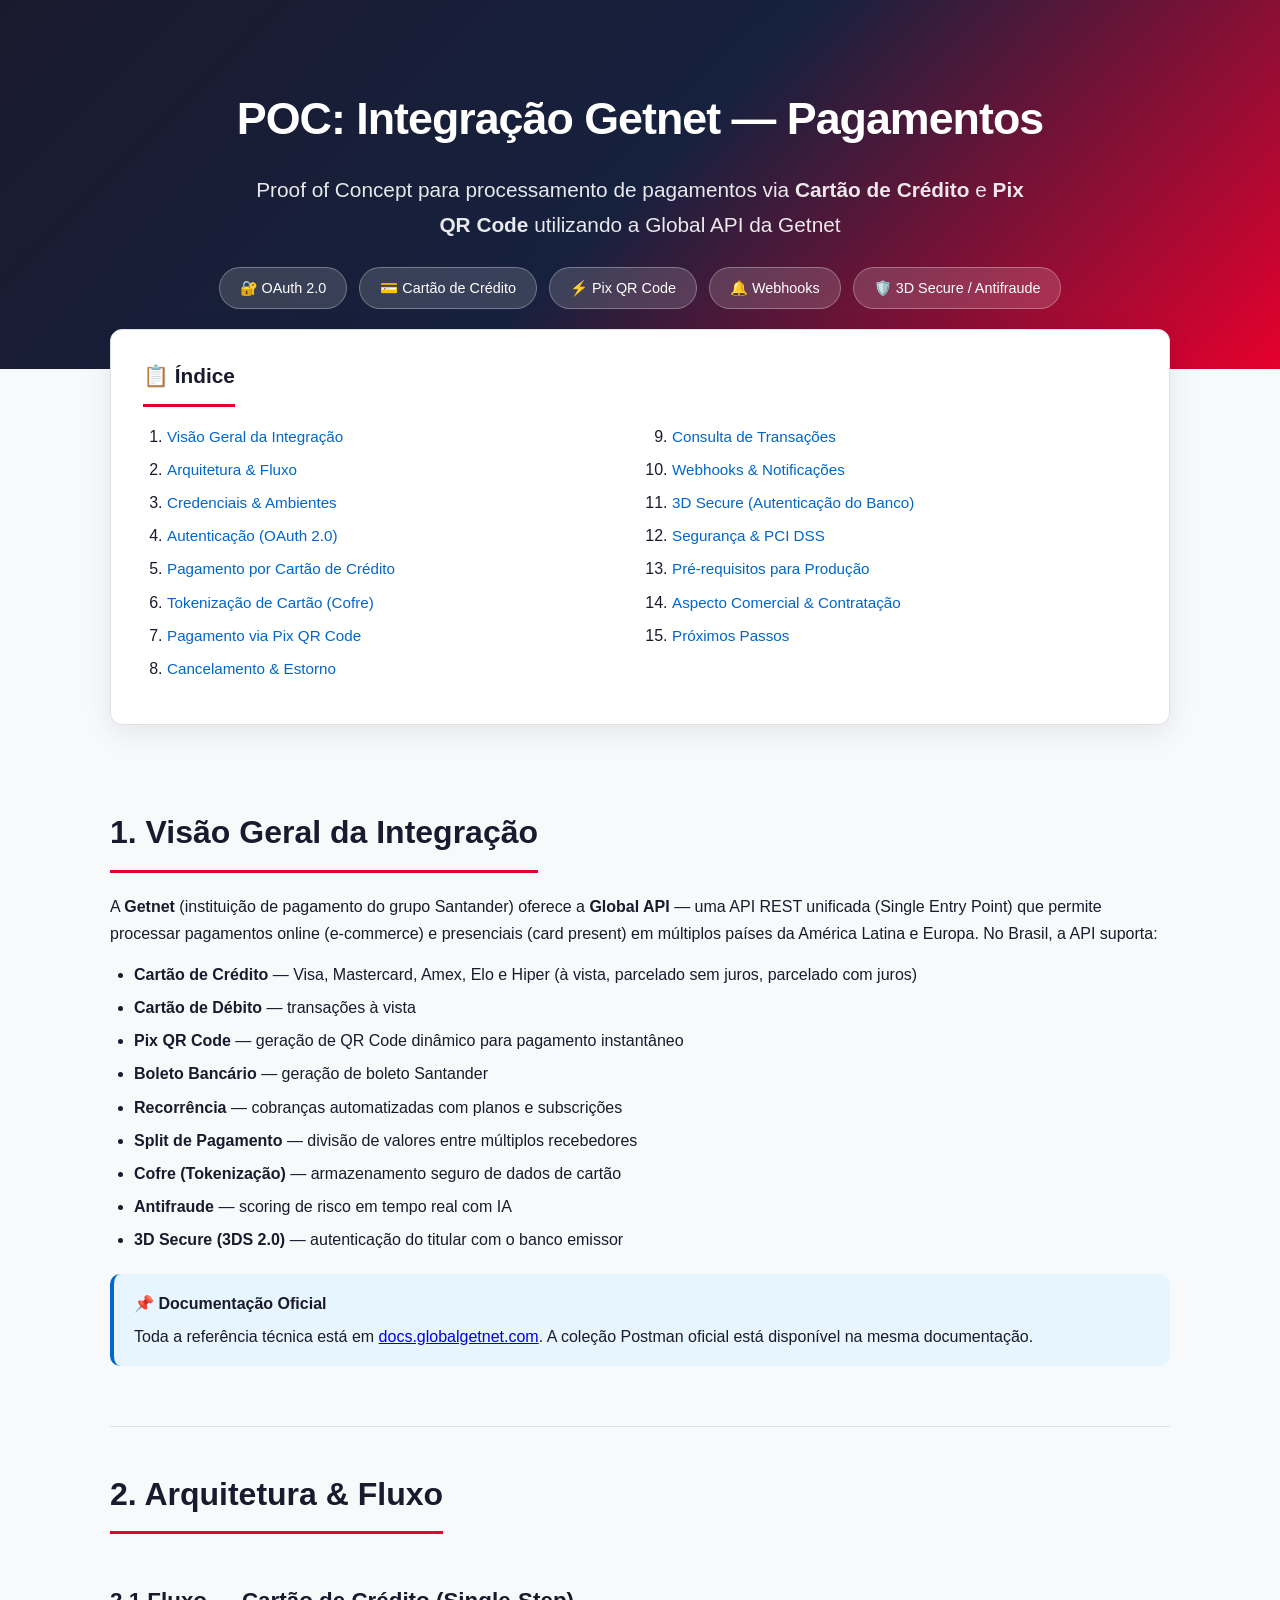
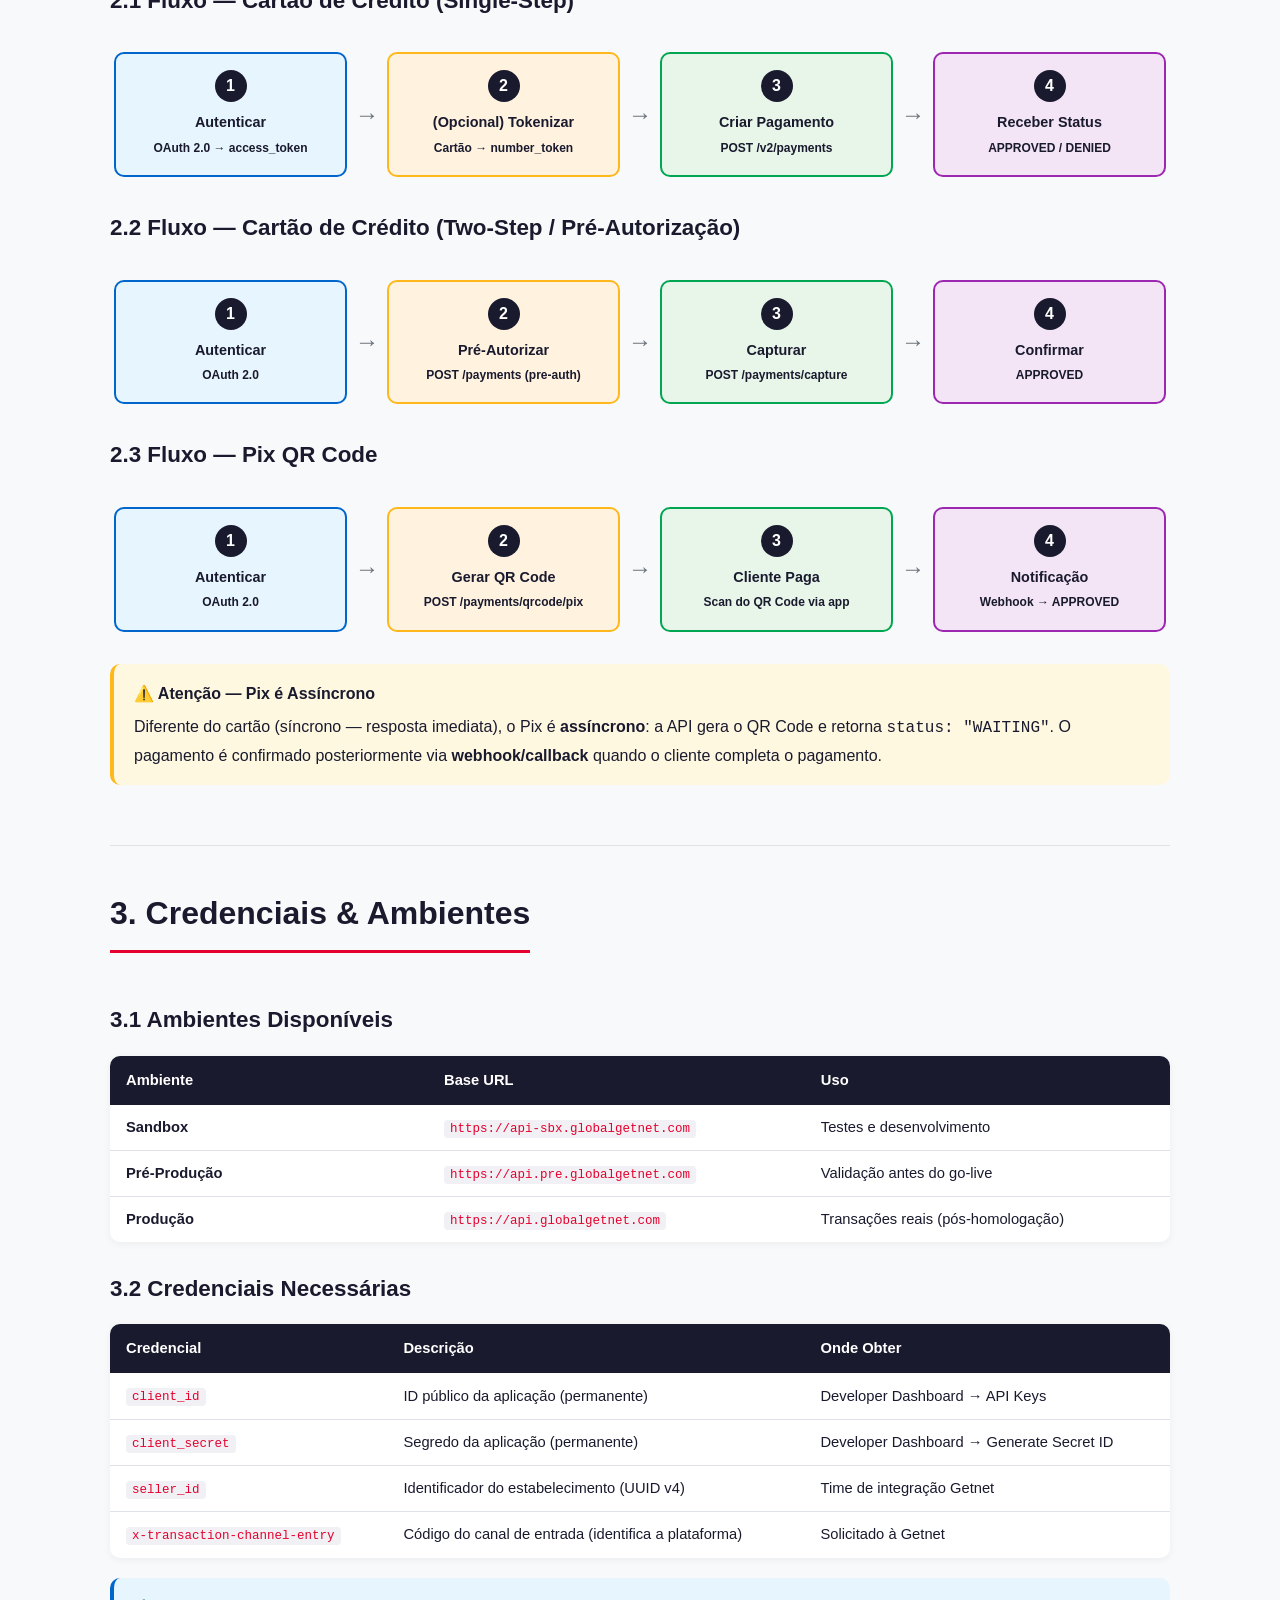
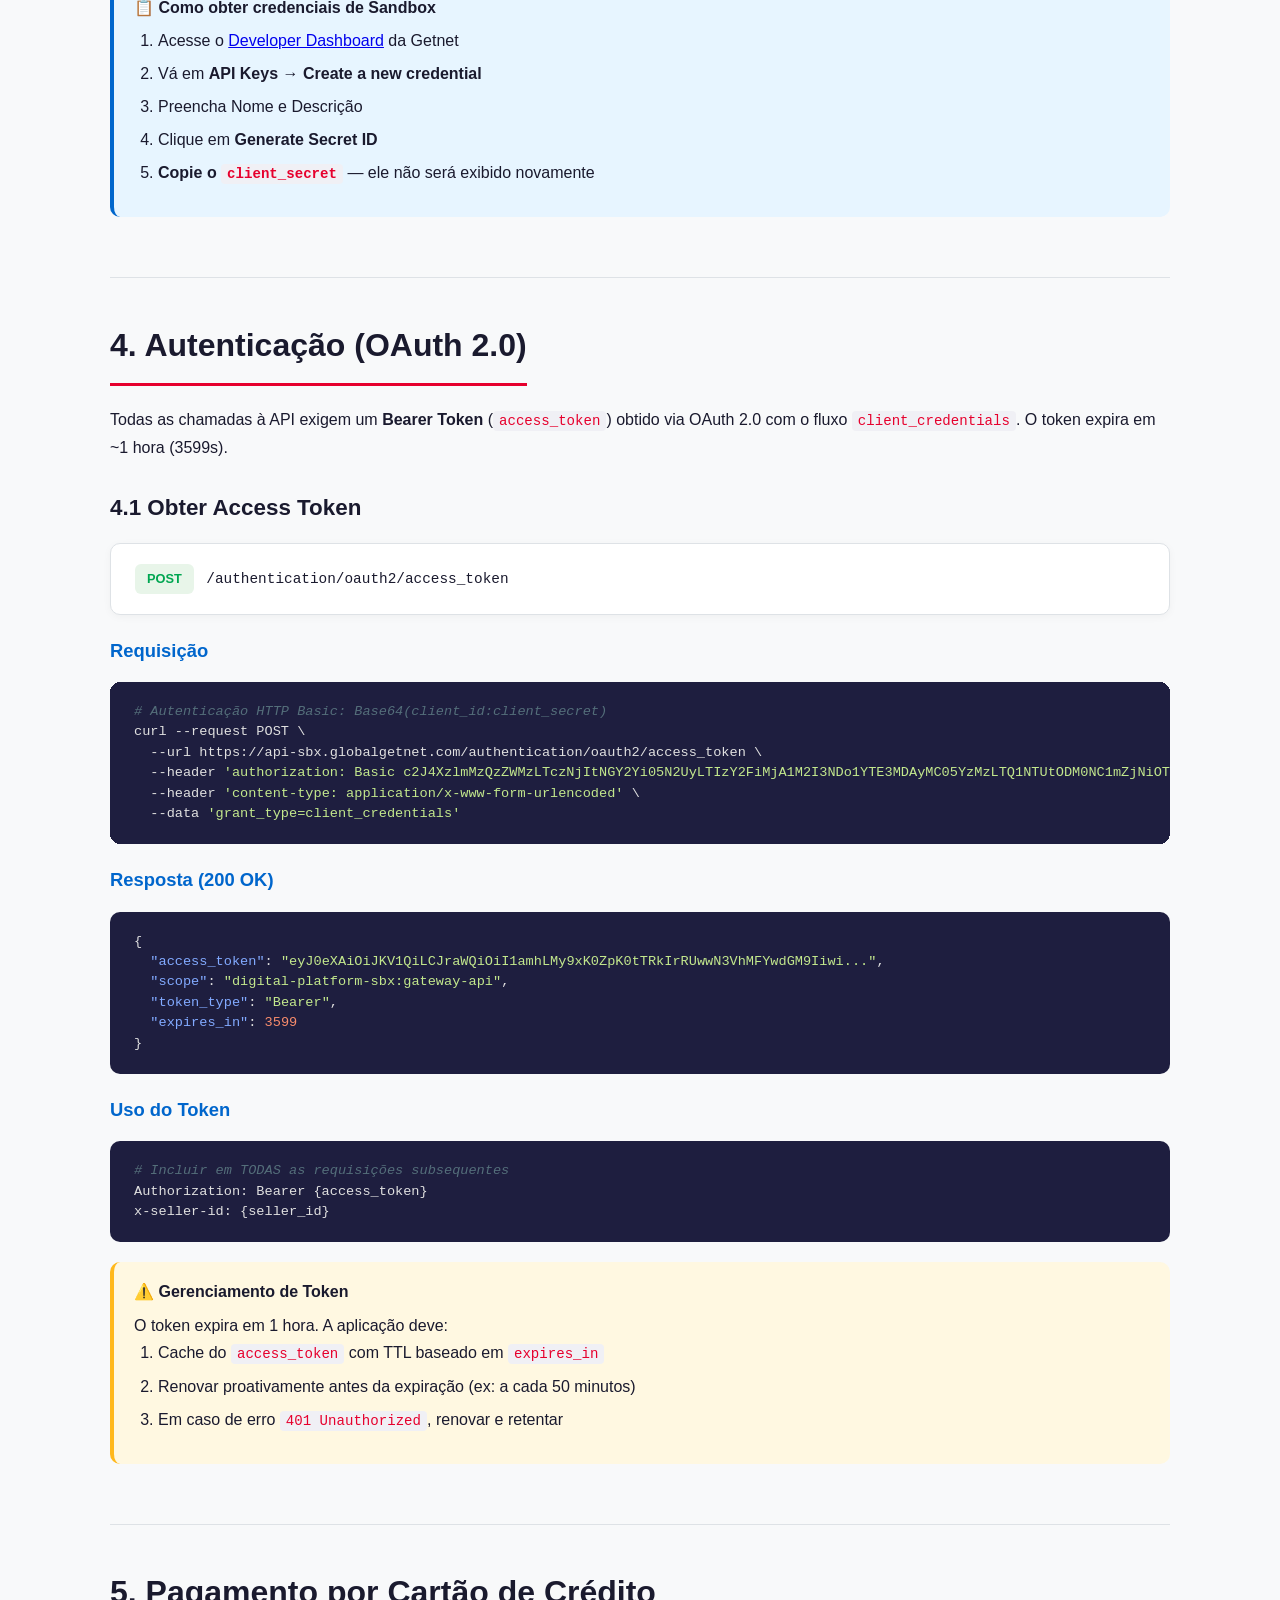
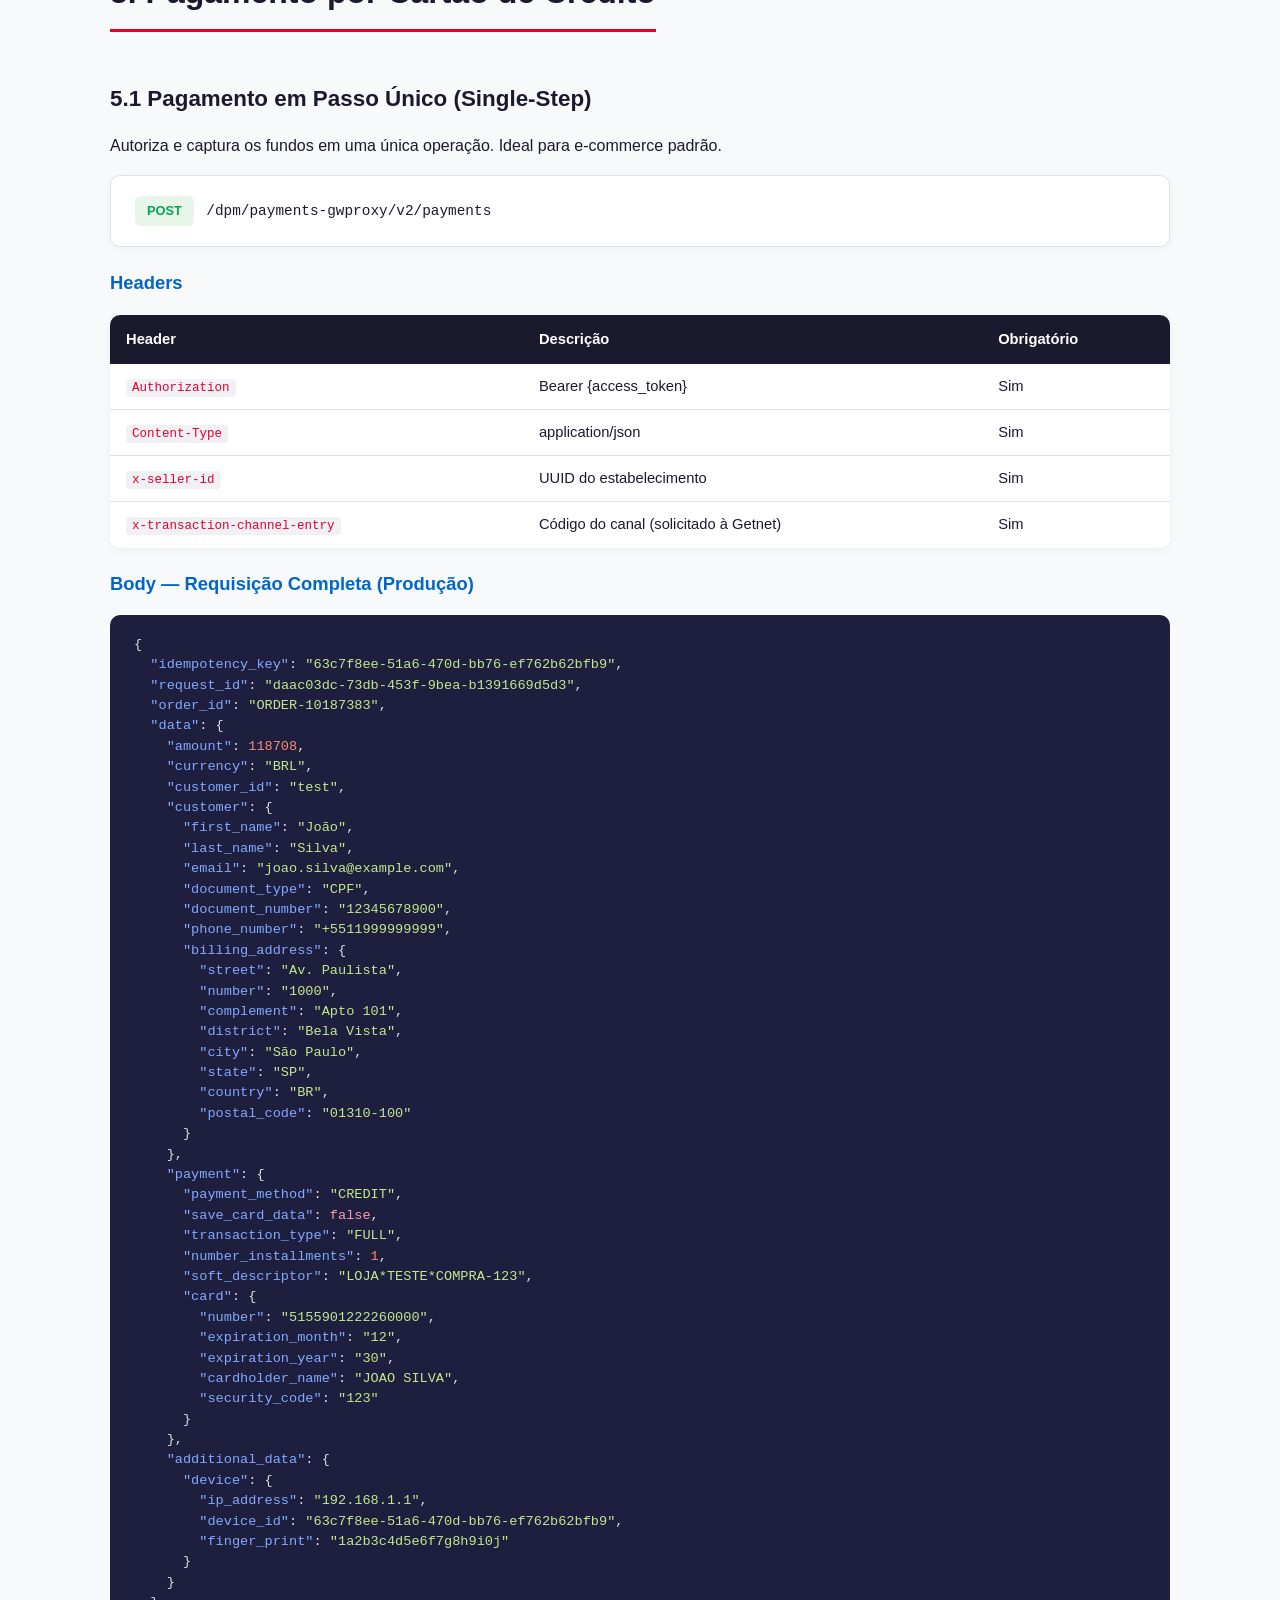
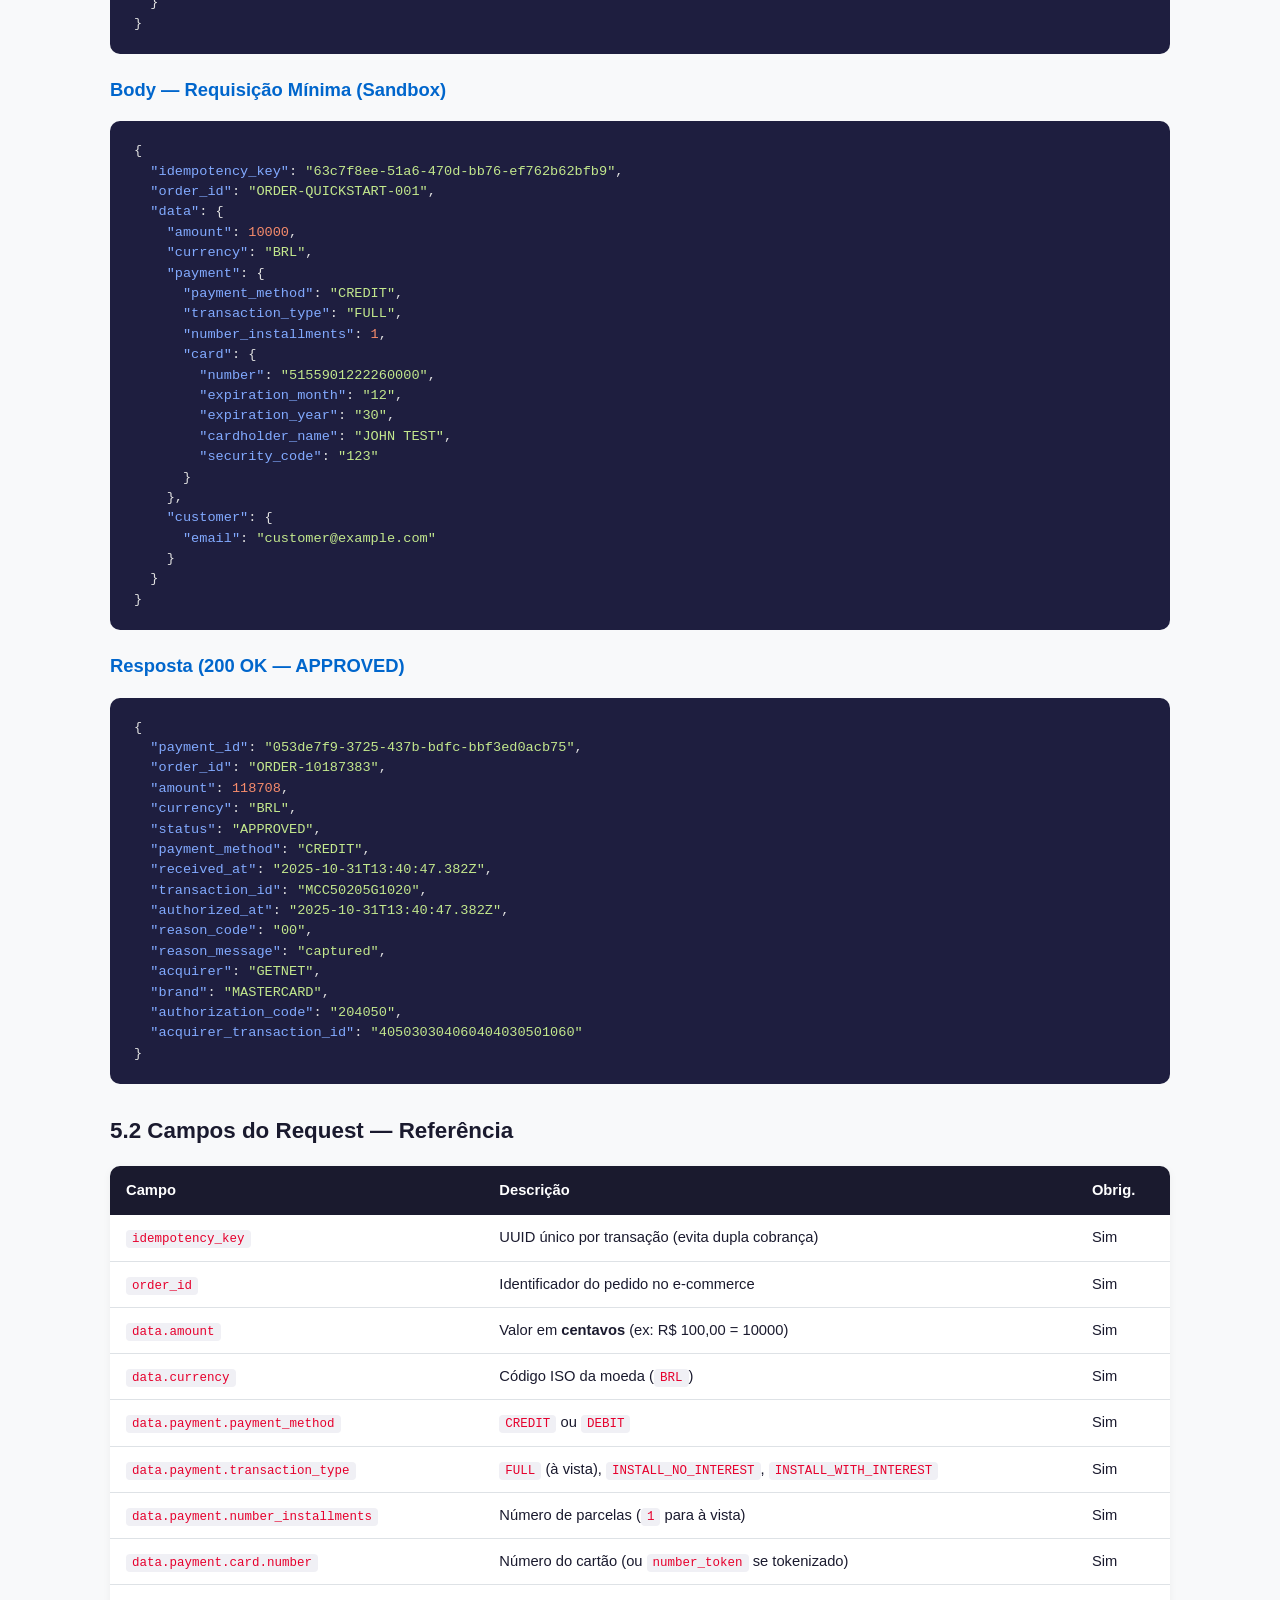
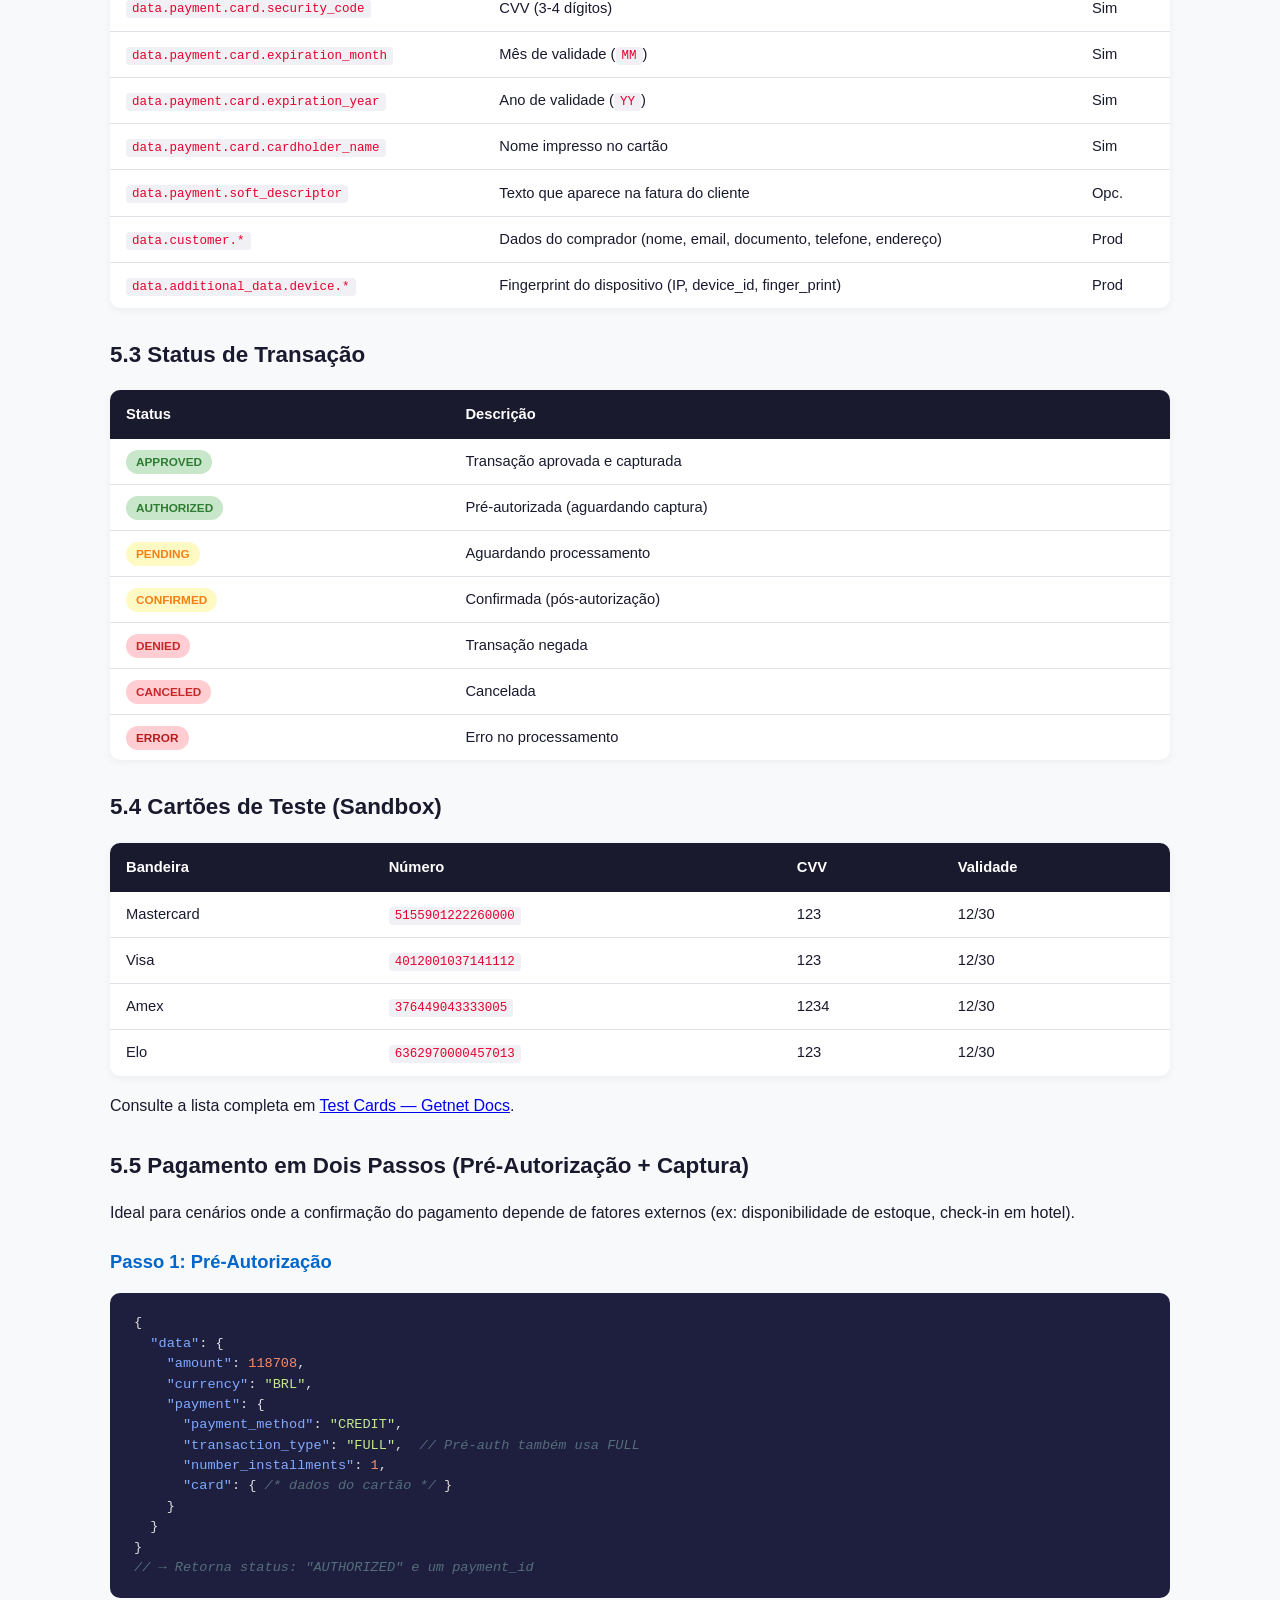
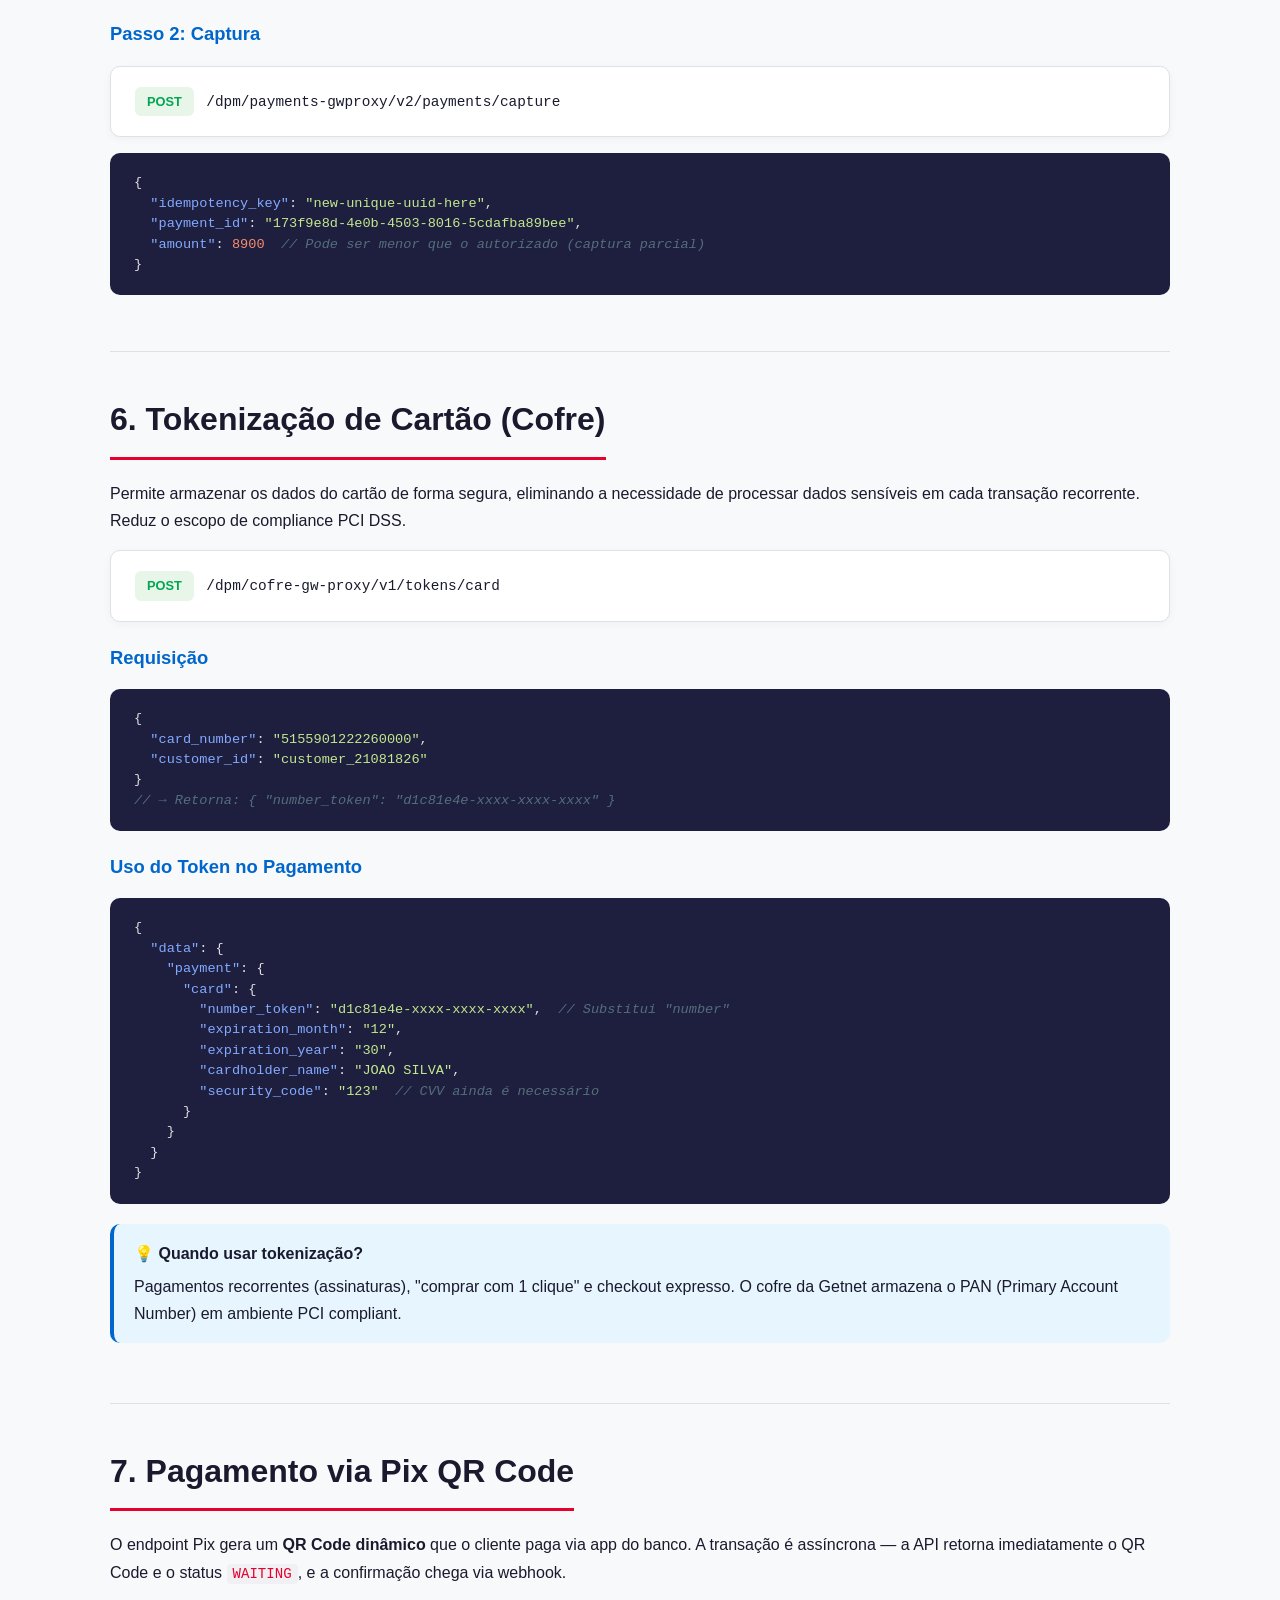
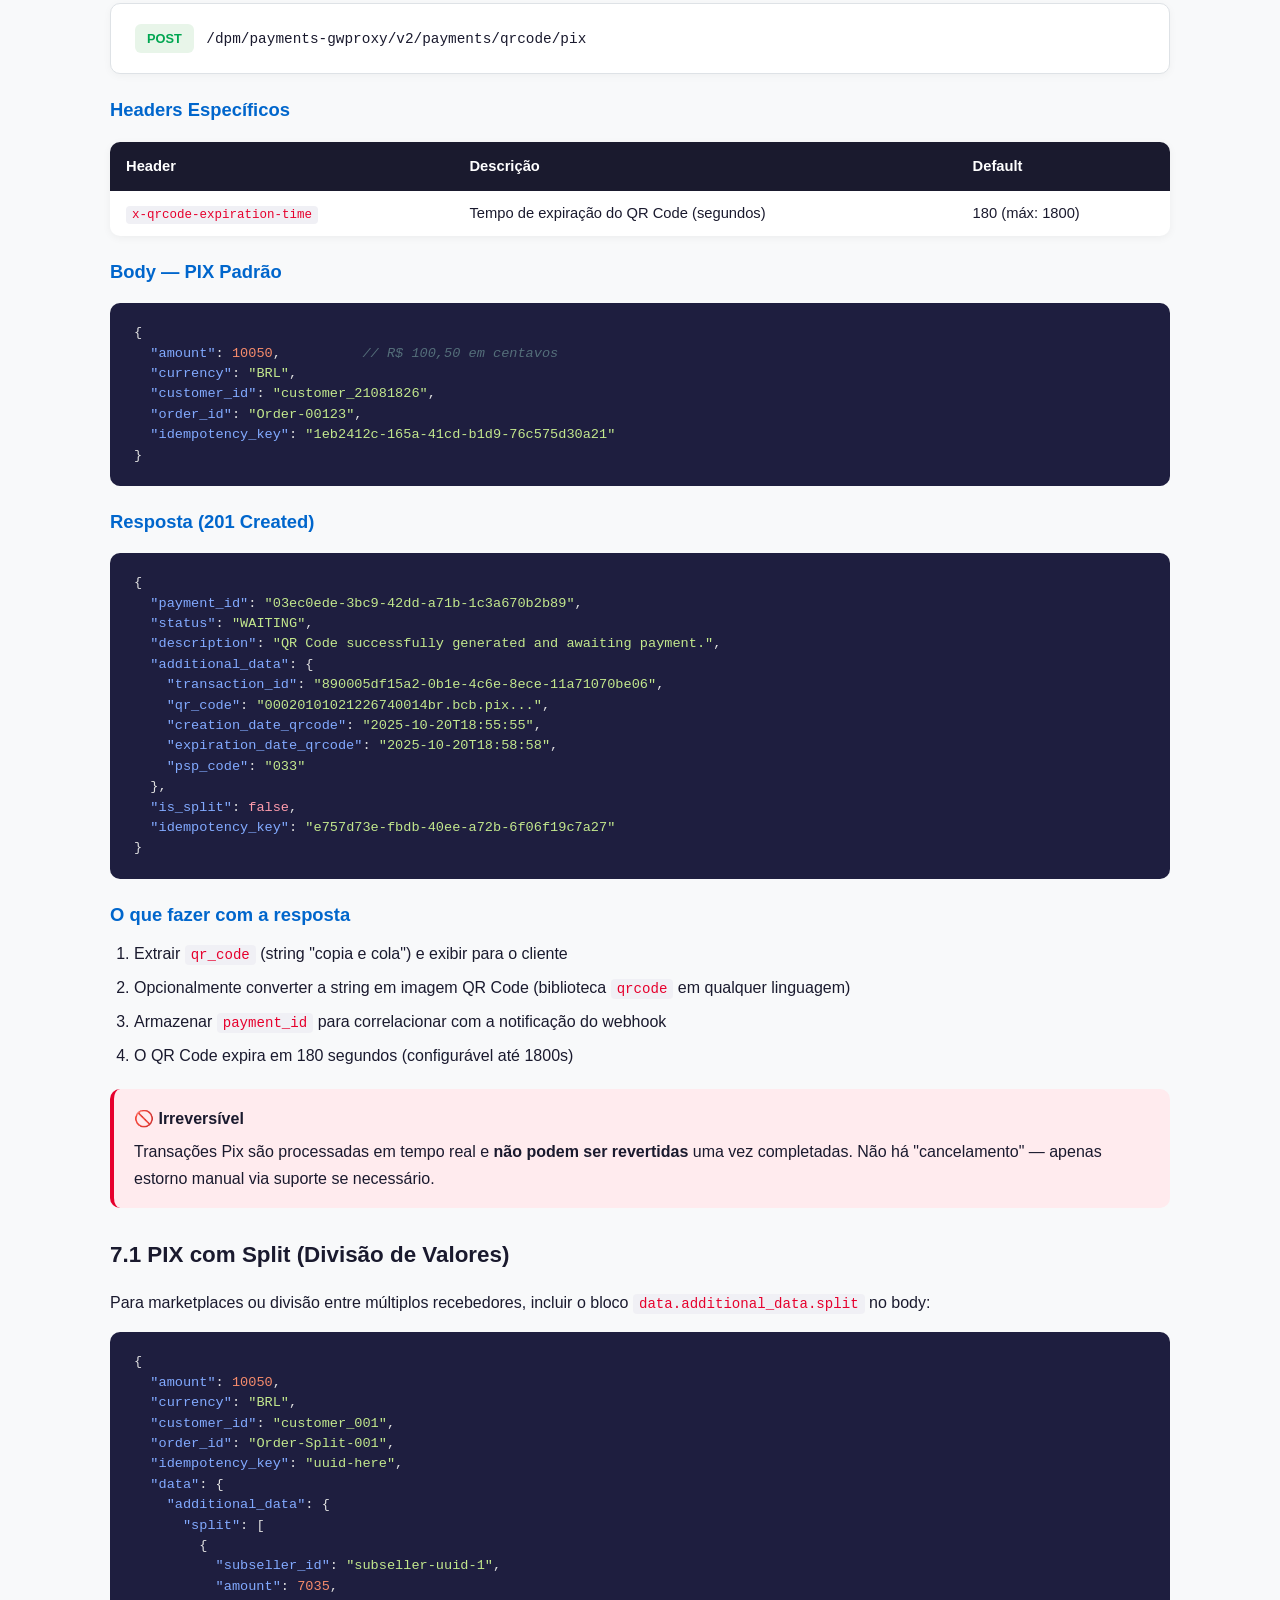
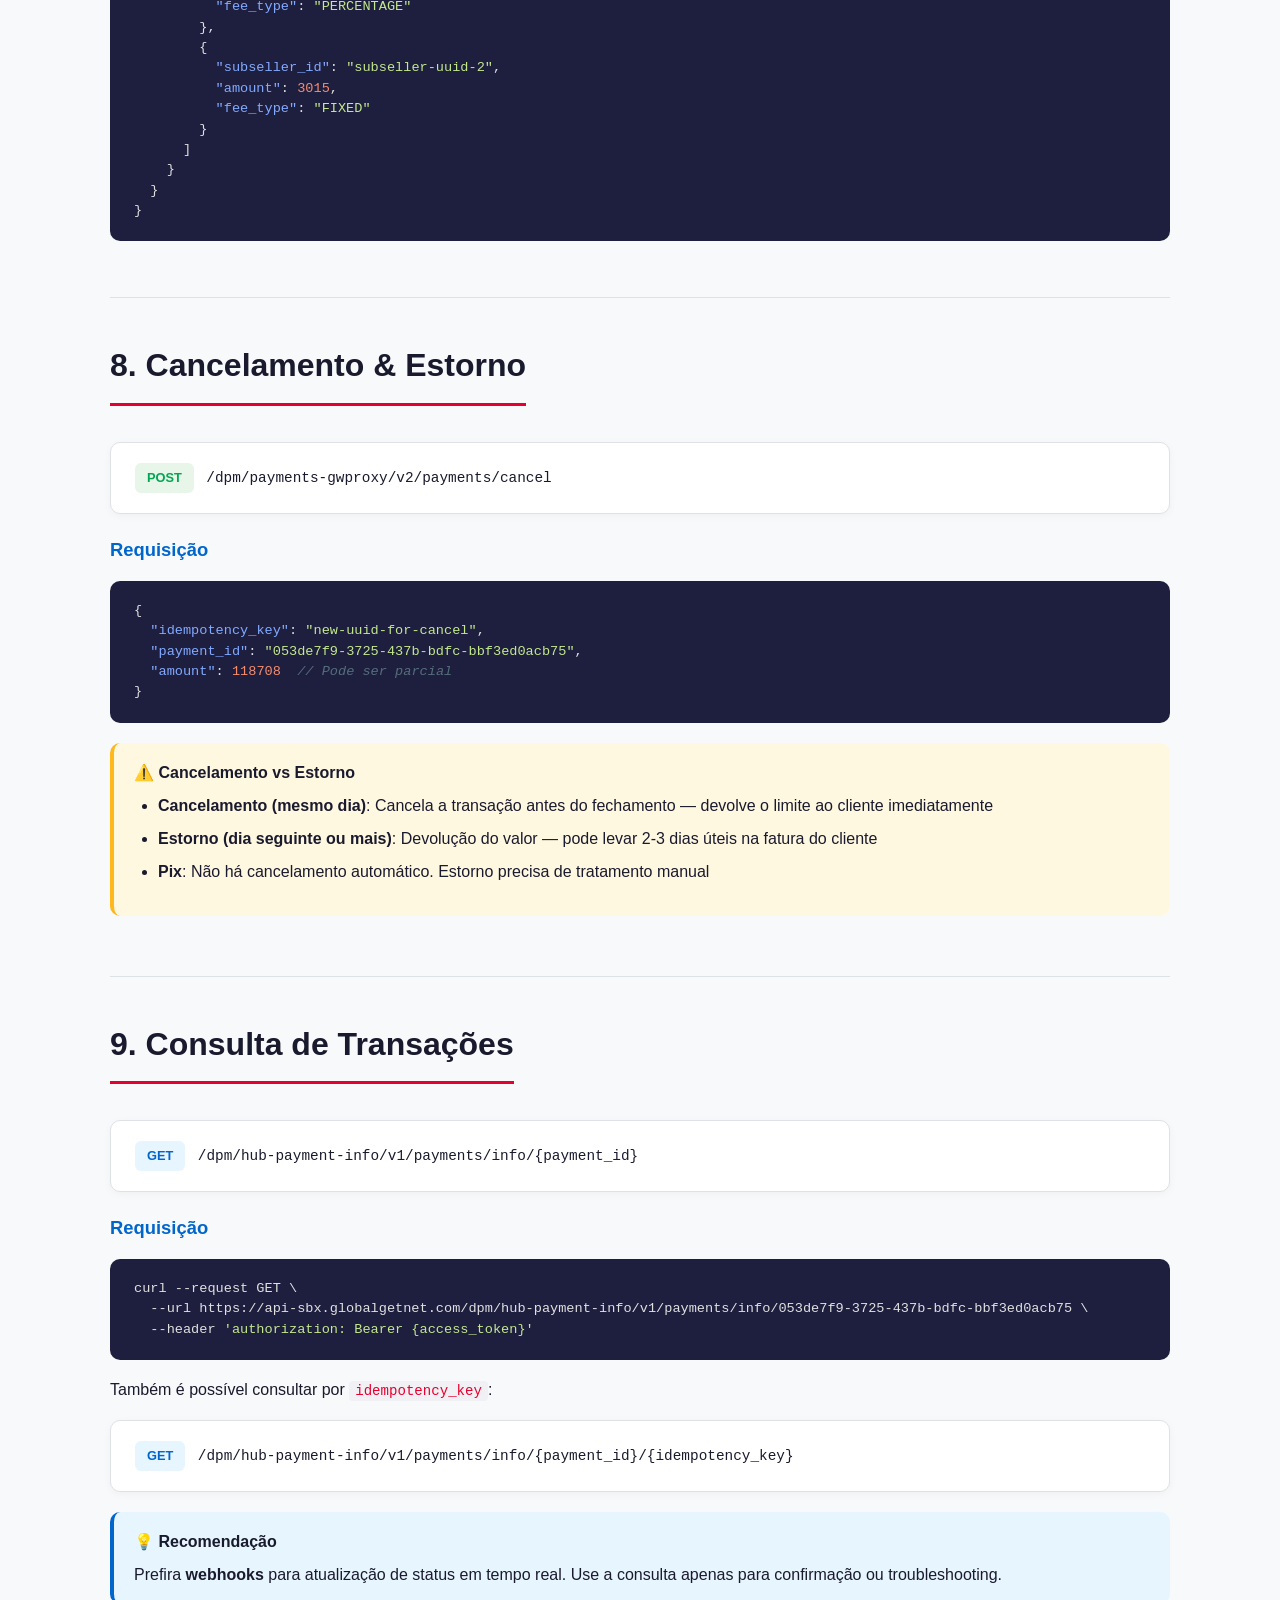
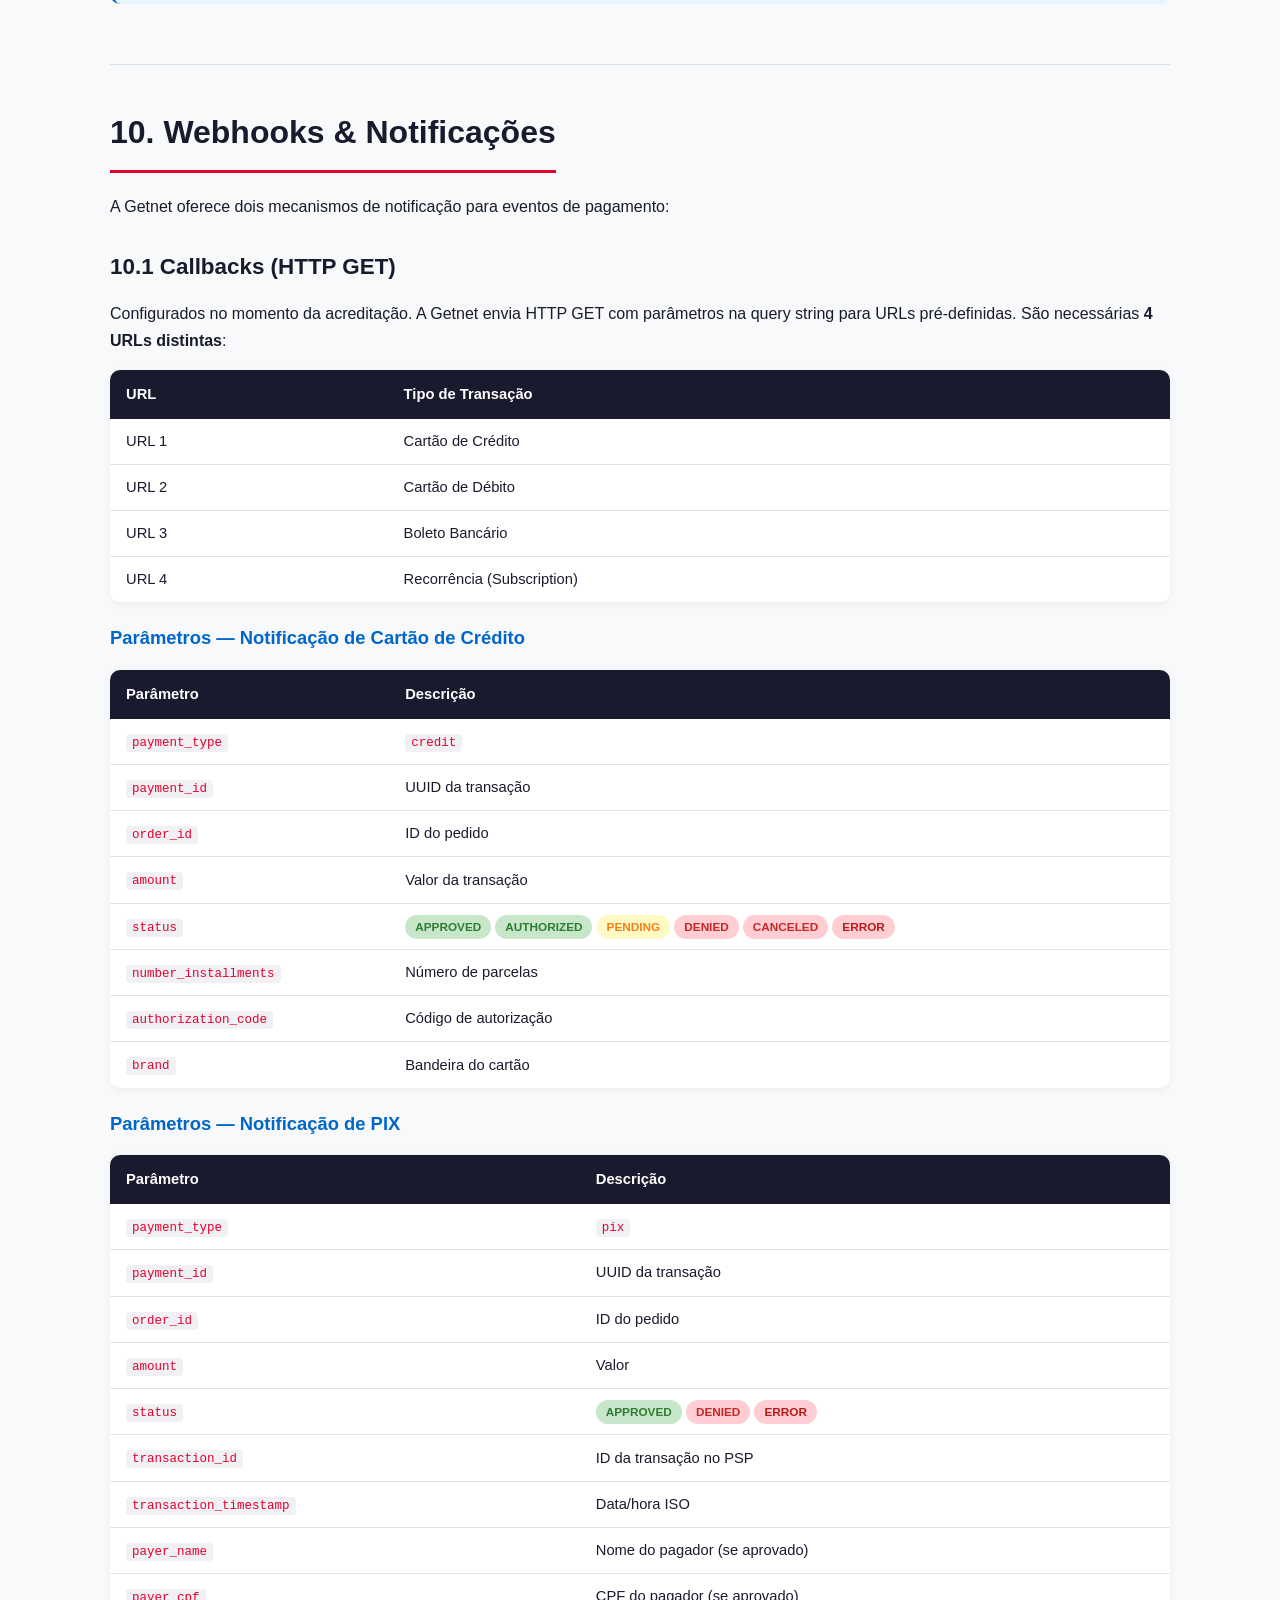
==== commit 8dfc7eab: "Adiciona seção 14: Aspecto Comercial & Contratação - Como contratar (passo a passo para e-commerce/A" ====
--- a/index.html
+++ b/index.html
@@ -279,6 +279,7 @@
             <li><a href="#3ds">3D Secure (Autenticação do Banco)</a></li>
             <li><a href="#seguranca">Segurança & PCI DSS</a></li>
             <li><a href="#pre-requisitos">Pré-requisitos para Produção</a></li>
+            <li><a href="#comercial">Aspecto Comercial & Contratação</a></li>
             <li><a href="#proximo-passos">Próximos Passos</a></li>
         </ol>
     </div>
@@ -1063,9 +1064,290 @@
     </table>
 </section>
 
-<!-- 14. PRÓXIMOS PASSOS -->
+<!-- 14. ASPECTO COMERCIAL & CONTRATAÇÃO -->
+<section id="comercial">
+    <h2>14. Aspecto Comercial & Contratação</h2>
+
+    <h3>14.1 O que é a Getnet?</h3>
+    <p>A <strong>Getnet</strong> é a instituição de pagamento do <strong>Grupo Santander</strong>. Funciona como uma <em>credenciadora/adquirente</em> — processa transações de cartão (crédito, débito), Pix, boleto e outros meios de pagamento, repassando ao estabelecimento os valores descontados das taxas acordadas. É uma das maiores credenciadoras do Brasil, com Data Center próprio certificado TIER IV (único na América Latina).</p>
+
+    <div class="callout callout-info">
+        <span class="callout-title">🏦 Pertencimento</span>
+        Getnet é uma empresa do <strong>Santander Brasil</strong>. Para integração de API (e-commerce), é uma credenciadora <strong>independente do banco</strong> — você pode ser cliente Getnet tendo conta em qualquer banco.
+    </div>
+
+    <h3>14.2 Como Contratar — Passo a Passo</h3>
+
+    <h4>📦 Para E-commerce / API (nossa POC)</h4>
+    <table>
+        <thead><tr><th>#</th><th>Etapa</th><th>Detalhes</th></tr></thead>
+        <tbody>
+            <tr>
+                <td>1</td>
+                <td><strong>Cadastro no Portal</strong></td>
+                <td>Acessar <a href="https://cadastro.getnet.com.br" target="_blank">cadastro.getnet.com.br</a> e preencher o formulário com dados da empresa (CNPJ ou CPF para PF)</td>
+            </tr>
+            <tr>
+                <td>2</td>
+                <td><strong>Documentação</strong></td>
+                <td>Enviar documentos: CNPJ, contrato social, RG/CPF dos sócios, comprovante de endereço da empresa. Para PF: RG, CPF e comprovante de endereço</td>
+            </tr>
+            <tr>
+                <td>3</td>
+                <td><strong>Análise de Risco</strong></td>
+                <td>A Getnet (time de Prevenção a Fraudes) avalia o perfil do negócio, MCC (Merchant Category Code), histórico e volume estimado</td>
+            </tr>
+            <tr>
+                <td>4</td>
+                <td><strong>Aprovação & Acreditação</strong></td>
+                <td>Após aprovação, você recebe o <code>seller_id</code> e pode acessar o <a href="https://minhaconta.getnet.com.br" target="_blank">Portal Minha Conta</a></td>
+            </tr>
+            <tr>
+                <td>5</td>
+                <td><strong>Obter Credenciais de API</strong></td>
+                <td>No Portal → <strong>Página Inicial → Meus Serviços → Chaves de Autenticação Plataforma Digital</strong>. Copiar <code>seller_id</code>, <code>client_id</code> e <code>client_secret</code></td>
+            </tr>
+            <tr>
+                <td>6</td>
+                <td><strong>Configurar URLs de Callback</strong></td>
+                <td>No mesmo portal, em <strong>Configurações adicionais de produtos</strong>, informar as 4 URLs de notificação (crédito, débito, boleto, recorrência)</td>
+            </tr>
+            <tr>
+                <td>7</td>
+                <td><strong>Homologação</strong></td>
+                <td>Time de integração Getnet valida os fluxos de pagamento em ambiente de pré-produção</td>
+            </tr>
+            <tr>
+                <td>8</td>
+                <td><strong>Go-Live</strong></td>
+                <td>Credenciais de produção liberadas — transações reais ativas</td>
+            </tr>
+        </tbody>
+    </table>
+
+    <div class="callout callout-warn">
+        <span class="callout-title">⚠️ Pré-requisitos de Cadastro</span>
+        <ul>
+            <li><strong>CNPJ ativo</strong> na Receita Federal (ou CPF para Pessoa Física)</li>
+            <li>Situação cadastral <strong>Regular</strong> na Receita (irregular bloqueia recebimentos)</li>
+            <li>Conta bancária <strong>PJ</strong> para CNPJ (conta PF apenas para MEI que use CPF)</li>
+            <li>Endereço comercial válido</li>
+            <li>Não é obrigatório ter conta no Santander — qualquer banco serve</li>
+        </ul>
+    </div>
+
+    <h4>📞 Canais de Contratação</h4>
+    <table>
+        <thead><tr><th>Canal</th><th>Contato</th></tr></thead>
+        <tbody>
+            <tr><td>WhatsApp de Vendas</td><td><a href="https://wa.me/551132982400" target="_blank">+55 11 3298-2400</a></td></tr>
+            <tr><td>Telefone (Capitais)</td><td>4002-4000</td></tr>
+            <tr><td>Telefone (Demais regiões)</td><td>4003-4000</td></tr>
+            <tr><td>Portal de Cadastro</td><td><a href="https://cadastro.getnet.com.br" target="_blank">cadastro.getnet.com.br</a></td></tr>
+            <tr><td>Portal do Cliente (Minha Conta)</td><td><a href="https://minhaconta.getnet.com.br" target="_blank">minhaconta.getnet.com.br</a></td></tr>
+            <tr><td>Central de Vendas Santander</td><td>0800 013 7333 (Seg–Sex 08h–20h)</td></tr>
+        </tbody>
+    </table>
+
+    <h3>14.3 Taxas e Custos</h3>
+
+    <h4>💳 Maquininhas Físicas (referência)</h4>
+    <table>
+        <thead><tr><th>Produto</th><th>Taxa de Adesão</th><th>Aluguel/Mês</th><th>Condição Aluguel Zero</th></tr></thead>
+        <tbody>
+            <tr>
+                <td><strong>Get Lite</strong></td>
+                <td>Grátis</td>
+                <td>R$ 19,90</td>
+                <td>Faturando R$ 1.000/mês → R$ 0,00</td>
+            </tr>
+            <tr>
+                <td><strong>Get Clássica</strong></td>
+                <td>Grátis</td>
+                <td>R$ 79,90</td>
+                <td>Faturando R$ 10.000/mês → R$ 0,00</td>
+            </tr>
+            <tr>
+                <td><strong>Get Smart</strong></td>
+                <td>Grátis</td>
+                <td>R$ 119,90</td>
+                <td>Faturando R$ 60.000/mês → R$ 0,00</td>
+            </tr>
+            <tr>
+                <td><strong>Get Tap</strong> (celular)</td>
+                <td>Grátis</td>
+                <td>R$ 0,00 (sem aluguel)</td>
+                <td>Paga apenas taxa por transação</td>
+            </tr>
+            <tr>
+                <td><strong>Link de Pagamento</strong></td>
+                <td>Grátis</td>
+                <td>R$ 0,00</td>
+                <td>R$ 1,00 por link pago + taxa da bandeira</td>
+            </tr>
+        </tbody>
+    </table>
+
+    <h4>📊 Taxas de Desconto por Bandeira (Maquininha Padrão)</h4>
+    <table>
+        <thead><tr><th>Modalidade</th><th>Taxa</th><th>Prazo de Recebimento</th></tr></thead>
+        <tbody>
+            <tr><td>Pix (QR Code)</td><td>0%* a ~2%</td><td>Instantâneo</td></tr>
+            <tr><td>Débito à vista</td><td>1,39% – 1,69%</td><td>2 dias úteis (D+2)</td></tr>
+            <tr><td>Crédito à vista (1x)</td><td>3,49% – 3,59%</td><td>2 dias úteis (D+2)</td></tr>
+            <tr><td>Crédito 2x</td><td>7,98%</td><td>30 dias (parcela a parcela)</td></tr>
+            <tr><td>Crédito 3x</td><td>8,47%</td><td>30/60/90 dias</td></tr>
+            <tr><td>Crédito 4x</td><td>8,96%</td><td>...</td></tr>
+            <tr><td>Crédito 5x</td><td>9,45%</td><td>...</td></tr>
+            <tr><td>Crédito 6x</td><td>9,94%</td><td>...</td></tr>
+            <tr><td>Crédito 7x</td><td>10,43%</td><td>...</td></tr>
+            <tr><td>Crédito 8x</td><td>10,92%</td><td>...</td></tr>
+            <tr><td>Crédito 9x</td><td>11,41%</td><td>...</td></tr>
+            <tr><td>Crédito 10x</td><td>11,90%</td><td>...</td></tr>
+            <tr><td>Crédito 11x</td><td>12,39%</td><td>...</td></tr>
+            <tr><td>Crédito 12x</td><td>12,88%</td><td>12 parcelas mensais</td></tr>
+        </tbody>
+    </table>
+
+    <div class="callout callout-info">
+        <span class="callout-title">💡 Taxa Pix 0%</span>
+        Clientes correntistas Santander com domicílio bancário e chave Pix ativa no banco têm <strong>taxa de Pix 0%</strong>. Para clientes não-Santander, a taxa de Pix pode variar conforme o modelo elegível.
+    </div>
+
+    <h4>💸 Taxas Especiais — Clientes Santander PF (Get Tap / Mobile)</h4>
+    <table>
+        <thead><tr><th>Produto</th><th>Débito</th><th>Crédito 1x</th><th>Crédito 12x</th><th>Pix</th></tr></thead>
+        <tbody>
+            <tr><td>Get Tap (celular)</td><td>0,89%</td><td>2,98%</td><td>15,88%</td><td>0%*</td></tr>
+            <tr><td>Get Lite (maquininha)</td><td>1,39%</td><td>3,49%</td><td>12,88%</td><td>0%*</td></tr>
+            <tr><td>Get Clássica (PF Santander)</td><td>1,69%</td><td>3,59%</td><td>13,48%</td><td>0%*</td></tr>
+            <tr><td>Link de Pagamento</td><td>1,90%</td><td>3,50%</td><td>16,59%</td><td>0%*</td></tr>
+        </tbody>
+    </table>
+
+    <div class="callout callout-warn">
+        <span class="callout-title">⚠️ Sobre as Taxas</span>
+        As taxas listadas são <strong>referências públicas</strong> (2025–2026). As taxas efetivas para cada estabelecimento são <strong>negociadas individualmente</strong> no contrato de adesão, variando conforme: volume estimado, tipo de negócio (MCC), prazo de recebimento e produtos contratados. Consulte sempre seu contrato para a taxa exata.
+    </div>
+
+    <h4>💵 Antecipação de Recebíveis</h4>
+    <p>É possível antecipar o recebimento das vendas (receber antes do prazo padrão D+2):</p>
+    <ul>
+        <li><strong>Prazo normal</strong>: D+2 (cartão) — recebimento em 2 dias úteis</li>
+        <li><strong>Antecipação</strong>: Receber em <strong>até 2 dias úteis</strong> a partir da data da venda (recebe antes)</li>
+        <li><strong>Modalidade</strong>: Parcial (antecipa algumas vendas) ou Total (antecipa todas)</li>
+        <li><strong>Como solicitar</strong>: App Santander Empresas, Internet Banking ou Central de Atendimento</li>
+        <li><strong>Custo</strong>: Há uma taxa de antecipação (gravame/CESSÃO de crédito) — valor acordado no contrato</li>
+        <li><strong>Mecanismo</strong>: A antecipação é feita por cessão de crédito dos recebíveis ao Santander, sujeita à aprovação</li>
+    </ul>
+
+    <h3>14.4 Onde o Dinheiro É Depositado?</h3>
+    <table>
+        <thead><tr><th>Item</th><th>Descrição</th></tr></thead>
+        <tbody>
+            <tr>
+                <td><strong>Domicílio Bancário</strong></td>
+                <td>A conta onde o dinheiro das vendas é depositado. <strong>Não precisa ser Santander</strong> — pode ser qualquer banco brasileiro</td>
+            </tr>
+            <tr>
+                <td><strong>Cadastro CNPJ</strong></td>
+                <td>Deve usar conta <strong>PJ</strong> (Pessoa Jurídica) do mesmo CNPJ</td>
+            </tr>
+            <tr>
+                <td><strong>Cadastro CPF (PF)</strong></td>
+                <td>Deve usar conta <strong>PF</strong> do mesmo CPF</td>
+            </tr>
+            <tr>
+                <td><strong>MEI</strong></td>
+                <td>Pode usar conta PF do proprietário (mas não pode antecipar vendas nessa conta)</td>
+            </tr>
+            <tr>
+                <td><strong>Get Conta</strong></td>
+                <td>Conta digital da própria Getnet — recebe as vendas <strong>sem custo adicional</strong>. Alternativa para quem não quer usar conta de outro banco</td>
+            </tr>
+            <tr>
+                <td><strong>Como alterar domicílio</strong></td>
+                <td>App Getnet Brasil → Serviços → Dados do Negócio → Dados Bancários. Ou pelo Portal Minha Conta → aba Financeiro → Dados Bancários</td>
+            </tr>
+        </tbody>
+    </table>
+
+    <div class="callout callout-success">
+        <span class="callout-title">✅ Resposta direta: O dinheiro vai direto para o Santander?</span>
+        <strong>Não obrigatoriamente.</strong> O dinheiro das vendas vai para o <strong>domicílio bancário</strong> que você cadastrar — pode ser <strong>qualquer banco</strong>. Se você tiver conta no Santander (PF ou PJ), pode usar essa conta e ter benefícios como <strong>Pix 0%</strong>. Mas não é obrigatório. Você também pode usar a <strong>Get Conta</strong> (conta digital da própria Getnet) para receber sem custo extra.
+    </div>
+
+    <h3>14.5 Bandeiras Aceitas</h3>
+    <table>
+        <thead><tr><th>Tipo</th><th>Bandeiras</th></tr></thead>
+        <tbody>
+            <tr>
+                <td>Cartões de Crédito/Débito</td>
+                <td>Visa, Mastercard, American Express, Elo, Hipercard, Diners Club</td>
+            </tr>
+            <tr>
+                <td>Vouchers (benefícios)</td>
+                <td>Alelo, Pluxee, Ticket, VR</td>
+            </tr>
+            <tr>
+                <td>Carteiras Digitais</td>
+                <td>Apple Pay, Samsung Pay, Google Pay</td>
+            </tr>
+            <tr>
+                <td>Pix</td>
+                <td>QR Code dinâmico, Pix por aproximação (NFC)</td>
+            </tr>
+            <tr>
+                <td>Cartão estrangeiro</td>
+                <td>Conversor de moedas (aceita cartões com moeda estrangeira)</td>
+            </tr>
+        </tbody>
+    </table>
+
+    <h3>14.6 Custos para Integração de API (E-commerce)</h3>
+    <table>
+        <thead><tr><th>Item</th><th>Custo</th></tr></thead>
+        <tbody>
+            <tr><td>Taxa de adesão (API/e-commerce)</td><td><strong>Grátis</strong></td></tr>
+            <tr><td>Mensalidade da API</td><td><strong>Grátis</strong> (não há mensalidade para usar a API)</td></tr>
+            <tr><td>Acesso ao Sandbox</td><td><strong>Grátis</strong> (credenciais de teste)</td></tr>
+            <tr><td>Postman Collection</td><td><strong>Grátis</strong> (fornecido pela Getnet)</td></tr>
+            <tr><td>Homologação</td><td><strong>Grátis</strong> (suporte de integração)</td></tr>
+            <tr><td>Taxa por transação (e-commerce)</td><td>Taxa de desconto conforme contrato (mesma tabela acima)</td></tr>
+            <tr><td>Antifraude</td><td>Incluso na taxa de transação</td></tr>
+            <tr><td>3D Secure</td><td>Incluso (sem custo adicional)</td></tr>
+            <tr><td>Tokenização (Cofre)</td><td>Incluso</td></tr>
+            <tr><td>Webhooks</td><td><strong>Grátis</strong></td></tr>
+            <tr><td>Link de Pagamento</td><td>R$ 1,00 por link pago + taxa da bandeira</td></tr>
+        </tbody>
+    </table>
+
+    <div class="callout callout-info">
+        <span class="callout-title">📋 Resumo Financeiro</span>
+        Para integrar a API de pagamentos, <strong>não há custo de adesão nem mensalidade</strong>. O modelo de cobrança é <strong>por transação</strong> — você paga a taxa de desconto acordada no contrato a cada venda aprovada. Para Pix, a taxa pode ser 0% para correntistas Santander. Para cartão de crédito à vista, a taxa padrão é ~3,49%.
+    </div>
+
+    <h3>14.7 Comparação Rápida: Getnet vs. Outras Credenciadoras</h3>
+    <table>
+        <thead><tr><th>Característica</th><th>Getnet</th><th>Padrão de Mercado</th></tr></thead>
+        <tbody>
+            <tr><td>Taxa de adesão</td><td>Grátis</td><td>Varia (algumas cobram)</td></tr>
+            <tr><td>Mensalidade de API</td><td>Grátis</td><td>Algumas cobram mensalidade</td></tr>
+            <tr><td>Aluguel de maquininha</td><td>Grátis* (com meta de faturamento)</td><td>R$ 30–100/mês típico</td></tr>
+            <tr><td>Pix 0%</td><td>Sim (correntistas Santander)</td><td>Nem todas oferecem</td></tr>
+            <tr><td>Antecipação D+2</td><td>Sim</td><td>Padrão do mercado</td></tr>
+            <tr><td>Data Center próprio</td><td>TIER IV (único na LATAM)</td><td>A maioria usa terceiros</td></tr>
+            <tr><td>Grupo</td><td>Santander</td><td>—</td></tr>
+            <tr><td>Bandeiras</td><td>Visa, Master, Amex, Elo, Hiper</td><td>Padrão</td></tr>
+            <tr><td>3D Secure 2.0</td><td>Incluso</td><td>Algumas cobram à parte</td></tr>
+            <tr><td>Antifraude IA</td><td>Incluso</td><td>Algumas cobram à parte</td></tr>
+        </tbody>
+    </table>
+</section>
+
+<!-- 15. PRÓXIMOS PASSOS -->
 <section id="proximo-passos">
-    <h2>14. Próximos Passos</h2>
+    <h2>15. Próximos Passos</h2>
     <p>Para avançar com a POC, recomendamos a seguinte sequência:</p>
     <ol>
         <li><strong>Contato comercial</strong> — Iniciar processo de acreditação com a Getnet para obter credenciais de Sandbox</li>
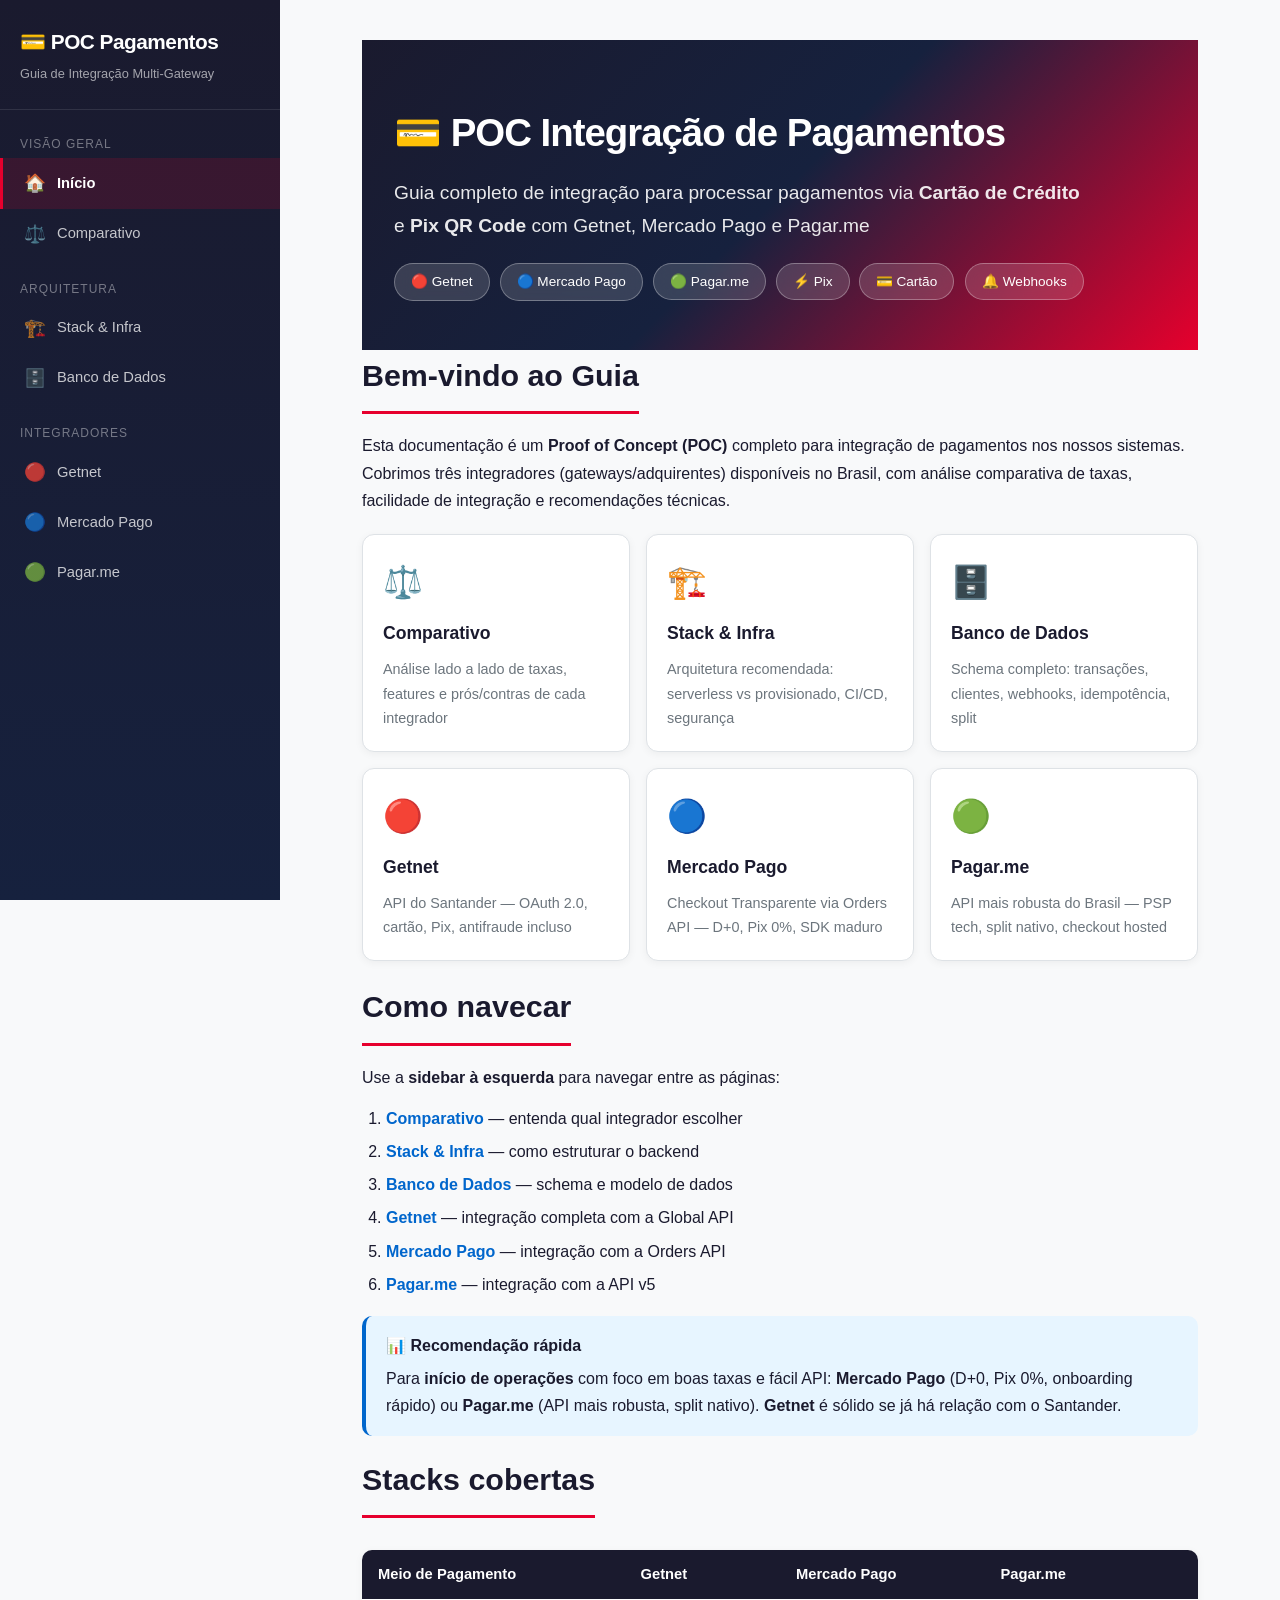
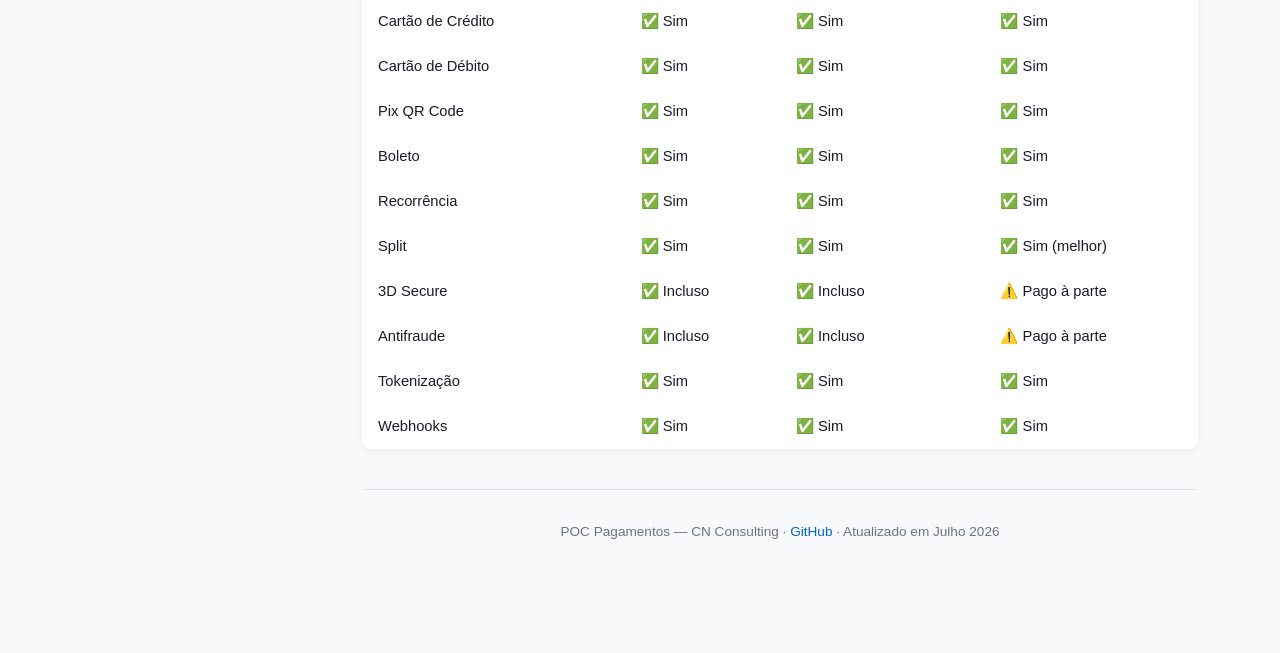
==== commit 4fdbf4e2: "Reestrutura como site multi-páginas com sidebar - Página inicial (index.html) — visão geral e navega" ====
--- a/index.html
+++ b/index.html
@@ -1,1391 +1,139 @@
 <!DOCTYPE html>
 <html lang="pt-BR">
 <head>
-    <meta charset="UTF-8">
-    <meta name="viewport" content="width=device-width, initial-scale=1.0">
-    <title>POC Integração Getnet — Pagamentos Cartão de Crédito & Pix QR Code</title>
-    <style>
-        :root {
-            --getnet-red: #E6002D;
-            --getnet-dark: #1A1A2E;
-            --getnet-blue: #0066CC;
-            --getnet-green: #00A651;
-            --getnet-yellow: #FFB81C;
-            --bg-light: #F8F9FA;
-            --bg-code: #1E1E3F;
-            --text-dark: #1A1A2E;
-            --text-muted: #6C757D;
-            --border: #DEE2E6;
-        }
-
-        * { margin: 0; padding: 0; box-sizing: border-box; }
-
-        body {
-            font-family: 'Segoe UI', -apple-system, BlinkMacSystemFont, Roboto, sans-serif;
-            line-height: 1.7;
-            color: var(--text-dark);
-            background: var(--bg-light);
-        }
-
-        /* Hero */
-        .hero {
-            background: linear-gradient(135deg, var(--getnet-dark) 0%, #16213E 50%, var(--getnet-red) 100%);
-            color: white;
-            padding: 80px 20px 60px;
-            text-align: center;
-        }
-        .hero h1 { font-size: 2.8em; font-weight: 800; margin-bottom: 16px; letter-spacing: -1px; }
-        .hero .subtitle { font-size: 1.3em; opacity: 0.9; max-width: 800px; margin: 0 auto 24px; }
-        .hero .badges { display: flex; gap: 12px; justify-content: center; flex-wrap: wrap; margin-top: 24px; }
-        .hero .badge {
-            background: rgba(255,255,255,0.15);
-            border: 1px solid rgba(255,255,255,0.3);
-            padding: 8px 20px;
-            border-radius: 50px;
-            font-size: 0.9em;
-            backdrop-filter: blur(10px);
-        }
-
-        /* Container */
-        .container { max-width: 1100px; margin: 0 auto; padding: 0 20px; }
-
-        /* TOC */
-        .toc {
-            background: white;
-            border: 1px solid var(--border);
-            border-radius: 12px;
-            padding: 28px 32px;
-            margin: -40px auto 40px;
-            max-width: 1060px;
-            box-shadow: 0 8px 30px rgba(0,0,0,0.08);
-            position: relative;
-            z-index: 10;
-        }
-        .toc h2 { font-size: 1.3em; margin-bottom: 16px; color: var(--getnet-dark); }
-        .toc ol { columns: 2; column-gap: 40px; }
-        .toc ol li { margin-bottom: 6px; break-inside: avoid; }
-        .toc a { color: var(--getnet-blue); text-decoration: none; font-size: 0.95em; transition: color 0.2s; }
-        .toc a:hover { color: var(--getnet-red); text-decoration: underline; }
-
-        /* Sections */
-        section { padding: 40px 0; border-bottom: 1px solid var(--border); }
-        section:last-child { border-bottom: none; }
-        h2 {
-            font-size: 2em;
-            color: var(--getnet-dark);
-            margin-bottom: 20px;
-            padding-bottom: 10px;
-            border-bottom: 3px solid var(--getnet-red);
-            display: inline-block;
-        }
-        h3 { font-size: 1.4em; color: var(--getnet-dark); margin: 28px 0 14px; }
-        h4 { font-size: 1.15em; color: var(--getnet-blue); margin: 20px 0 10px; }
-        p { margin-bottom: 14px; }
-        ul, ol { margin-bottom: 14px; padding-left: 24px; }
-        li { margin-bottom: 6px; }
-
-        /* Callouts */
-        .callout {
-            border-radius: 10px;
-            padding: 16px 20px;
-            margin: 20px 0;
-            border-left: 4px solid;
-        }
-        .callout-info { background: #E7F5FF; border-color: var(--getnet-blue); }
-        .callout-warn { background: #FFF8E1; border-color: var(--getnet-yellow); }
-        .callout-danger { background: #FFEBEE; border-color: var(--getnet-red); }
-        .callout-success { background: #E8F5E9; border-color: var(--getnet-green); }
-        .callout-title { font-weight: 700; margin-bottom: 6px; display: block; }
-
-        /* Code blocks */
-        pre {
-            background: var(--bg-code);
-            color: #E0E0E0;
-            padding: 20px 24px;
-            border-radius: 10px;
-            overflow-x: auto;
-            margin: 16px 0;
-            font-size: 0.85em;
-            line-height: 1.5;
-            font-family: 'Fira Code', 'Cascadia Code', 'Consolas', monospace;
-        }
-        code { font-family: 'Fira Code', 'Cascadia Code', 'Consolas', monospace; }
-        pre code { color: inherit; }
-        p code, li code, td code {
-            background: #F0F0F5;
-            padding: 2px 6px;
-            border-radius: 4px;
-            font-size: 0.88em;
-            color: var(--getnet-red);
-        }
-
-        /* Token highlighting */
-        .tok-key { color: #82AAFF; }
-        .tok-str { color: #C3E88D; }
-        .tok-num { color: #F78C6C; }
-        .tok-bool { color: #FF9CAC; }
-        .tok-comment { color: #546E7A; font-style: italic; }
-
-        /* Tables */
-        table {
-            width: 100%;
-            border-collapse: collapse;
-            margin: 16px 0;
-            font-size: 0.92em;
-            background: white;
-            border-radius: 10px;
-            overflow: hidden;
-            box-shadow: 0 2px 8px rgba(0,0,0,0.05);
-        }
-        th {
-            background: var(--getnet-dark);
-            color: white;
-            padding: 12px 16px;
-            text-align: left;
-            font-weight: 600;
-        }
-        td { padding: 10px 16px; border-bottom: 1px solid var(--border); }
-        tr:last-child td { border-bottom: none; }
-        tr:hover td { background: #F8F9FF; }
-        td code { font-size: 0.85em; }
-
-        /* Flow diagram */
-        .flow {
-            display: flex;
-            align-items: stretch;
-            gap: 0;
-            margin: 28px 0;
-            flex-wrap: wrap;
-        }
-        .flow-step {
-            flex: 1;
-            min-width: 160px;
-            text-align: center;
-            padding: 16px 12px;
-            border-radius: 10px;
-            margin: 4px;
-        }
-        .flow-step-1 { background: #E7F5FF; border: 2px solid var(--getnet-blue); }
-        .flow-step-2 { background: #FFF3E0; border: 2px solid var(--getnet-yellow); }
-        .flow-step-3 { background: #E8F5E9; border: 2px solid var(--getnet-green); }
-        .flow-step-4 { background: #F3E5F5; border: 2px solid #9C27B0; }
-        .flow-step .num {
-            display: inline-block;
-            width: 32px; height: 32px;
-            border-radius: 50%;
-            background: var(--getnet-dark);
-            color: white;
-            font-weight: 700;
-            line-height: 32px;
-            margin-bottom: 8px;
-        }
-        .flow-step .label { font-weight: 600; font-size: 0.9em; }
-        .flow-arrow {
-            display: flex;
-            align-items: center;
-            color: var(--text-muted);
-            font-size: 1.5em;
-            padding: 0 4px;
-        }
-
-        /* Endpoint card */
-        .endpoint {
-            background: white;
-            border: 1px solid var(--border);
-            border-radius: 10px;
-            padding: 20px 24px;
-            margin: 16px 0;
-            box-shadow: 0 2px 8px rgba(0,0,0,0.04);
-        }
-        .endpoint .method {
-            display: inline-block;
-            padding: 4px 12px;
-            border-radius: 6px;
-            font-weight: 700;
-            font-size: 0.8em;
-            margin-right: 8px;
-        }
-        .method-post { background: #E8F5E9; color: var(--getnet-green); }
-        .method-get { background: #E7F5FF; color: var(--getnet-blue); }
-        .method-patch { background: #FFF3E0; color: #E65100; }
-        .endpoint .url { font-family: 'Fira Code', monospace; font-size: 0.9em; word-break: break-all; }
-
-        /* Status badges */
-        .status {
-            display: inline-block;
-            padding: 2px 10px;
-            border-radius: 50px;
-            font-size: 0.8em;
-            font-weight: 600;
-        }
-        .status-approved { background: #C8E6C9; color: #2E7D32; }
-        .status-denied { background: #FFCDD2; color: #C62828; }
-        .status-pending { background: #FFF9C4; color: #F57F17; }
-        .status-error { background: #FFCDD2; color: #B71C1C; }
-        .status-waiting { background: #E1BEE7; color: #6A1B9A; }
-
-        /* Env table */
-        .env-table td:first-child { font-weight: 600; width: 30%; }
-
-        /* Footer */
-        .footer {
-            background: var(--getnet-dark);
-            color: white;
-            text-align: center;
-            padding: 40px 20px;
-            margin-top: 40px;
-        }
-        .footer a { color: var(--getnet-yellow); text-decoration: none; }
-
-        /* Responsive */
-        @media (max-width: 768px) {
-            .hero h1 { font-size: 1.8em; }
-            .toc ol { columns: 1; }
-            .flow { flex-direction: column; }
-            .flow-arrow { display: none; }
-        }
-    </style>
+<meta charset="UTF-8">
+<meta name="viewport" content="width=device-width, initial-scale=1.0">
+<title>Início — POC Pagamentos</title>
+<link rel="stylesheet" href="styles.css">
 </head>
 <body>
-
-<!-- HERO -->
+<div class="layout">
+<button class="menu-toggle" onclick="document.querySelector('.sidebar').classList.toggle('open');document.querySelector('.sidebar-overlay').classList.toggle('show')">&#9776;</button>
+<div class="sidebar-overlay" onclick="document.querySelector('.sidebar').classList.remove('open');this.classList.remove('show')"></div>
+<aside class="sidebar">
+    <div class="sidebar-brand">
+        <h1>💳 POC Pagamentos</h1>
+        <div class="sub">Guia de Integração Multi-Gateway</div>
+    </div>
+    <nav>
+        <div class="nav-section">
+            <div class="nav-label">Visão Geral</div>
+            <a href="index.html" class="nav-link" data-page="index"><span class="icon">🏠</span> Início</a>
+            <a href="comparativo.html" class="nav-link" data-page="comparativo"><span class="icon">⚖️</span> Comparativo</a>
+        </div>
+        <div class="nav-section">
+            <div class="nav-label">Arquitetura</div>
+            <a href="stack.html" class="nav-link" data-page="stack"><span class="icon">🏗️</span> Stack & Infra</a>
+            <a href="banco.html" class="nav-link" data-page="banco"><span class="icon">🗄️</span> Banco de Dados</a>
+        </div>
+        <div class="nav-section">
+            <div class="nav-label">Integradores</div>
+            <a href="getnet.html" class="nav-link" data-page="getnet"><span class="icon">🔴</span> Getnet</a>
+            <a href="mercado-pago.html" class="nav-link" data-page="mercado-pago"><span class="icon">🔵</span> Mercado Pago</a>
+            <a href="pagarme.html" class="nav-link" data-page="pagarme"><span class="icon">🟢</span> Pagar.me</a>
+        </div>
+    </nav>
+</aside>
+<div class="main">
+<div class="content page-home">
 <div class="hero">
-    <h1>POC: Integração Getnet — Pagamentos</h1>
-    <p class="subtitle">Proof of Concept para processamento de pagamentos via <strong>Cartão de Crédito</strong> e <strong>Pix QR Code</strong> utilizando a Global API da Getnet</p>
+    <h1>💳 POC Integração de Pagamentos</h1>
+    <p class="sub">Guia completo de integração para processar pagamentos via <strong>Cartão de Crédito</strong> e <strong>Pix QR Code</strong> com Getnet, Mercado Pago e Pagar.me</p>
     <div class="badges">
-        <span class="badge">🔐 OAuth 2.0</span>
-        <span class="badge">💳 Cartão de Crédito</span>
-        <span class="badge">⚡ Pix QR Code</span>
+        <span class="badge">🔴 Getnet</span>
+        <span class="badge">🔵 Mercado Pago</span>
+        <span class="badge">🟢 Pagar.me</span>
+        <span class="badge">⚡ Pix</span>
+        <span class="badge">💳 Cartão</span>
         <span class="badge">🔔 Webhooks</span>
-        <span class="badge">🛡️ 3D Secure / Antifraude</span>
     </div>
 </div>
 
-<!-- TOC -->
-<div class="container">
-    <div class="toc">
-        <h2>📋 Índice</h2>
-        <ol>
-            <li><a href="#visao-geral">Visão Geral da Integração</a></li>
-            <li><a href="#arquitetura">Arquitetura & Fluxo</a></li>
-            <li><a href="#credenciais">Credenciais & Ambientes</a></li>
-            <li><a href="#autenticacao">Autenticação (OAuth 2.0)</a></li>
-            <li><a href="#cartao-credito">Pagamento por Cartão de Crédito</a></li>
-            <li><a href="#tokenizacao">Tokenização de Cartão (Cofre)</a></li>
-            <li><a href="#pix">Pagamento via Pix QR Code</a></li>
-            <li><a href="#cancelamento">Cancelamento & Estorno</a></li>
-            <li><a href="#consulta">Consulta de Transações</a></li>
-            <li><a href="#webhooks">Webhooks & Notificações</a></li>
-            <li><a href="#3ds">3D Secure (Autenticação do Banco)</a></li>
-            <li><a href="#seguranca">Segurança & PCI DSS</a></li>
-            <li><a href="#pre-requisitos">Pré-requisitos para Produção</a></li>
-            <li><a href="#comercial">Aspecto Comercial & Contratação</a></li>
-            <li><a href="#proximo-passos">Próximos Passos</a></li>
-        </ol>
+<h2>Bem-vindo ao Guia</h2>
+<p>Esta documentação é um <strong>Proof of Concept (POC)</strong> completo para integração de pagamentos nos nossos sistemas. Cobrimos três integradores (gateways/adquirentes) disponíveis no Brasil, com análise comparativa de taxas, facilidade de integração e recomendações técnicas.</p>
+
+<div class="card-grid">
+    <div class="card">
+        <div class="card-icon">⚖️</div>
+        <h4>Comparativo</h4>
+        <p>Análise lado a lado de taxas, features e prós/contras de cada integrador</p>
+    </div>
+    <div class="card">
+        <div class="card-icon">🏗️</div>
+        <h4>Stack & Infra</h4>
+        <p>Arquitetura recomendada: serverless vs provisionado, CI/CD, segurança</p>
+    </div>
+    <div class="card">
+        <div class="card-icon">🗄️</div>
+        <h4>Banco de Dados</h4>
+        <p>Schema completo: transações, clientes, webhooks, idempotência, split</p>
+    </div>
+    <div class="card">
+        <div class="card-icon">🔴</div>
+        <h4>Getnet</h4>
+        <p>API do Santander — OAuth 2.0, cartão, Pix, antifraude incluso</p>
+    </div>
+    <div class="card">
+        <div class="card-icon">🔵</div>
+        <h4>Mercado Pago</h4>
+        <p>Checkout Transparente via Orders API — D+0, Pix 0%, SDK maduro</p>
+    </div>
+    <div class="card">
+        <div class="card-icon">🟢</div>
+        <h4>Pagar.me</h4>
+        <p>API mais robusta do Brasil — PSP tech, split nativo, checkout hosted</p>
     </div>
 </div>
 
-<div class="container">
+<h2>Como navecar</h2>
+<p>Use a <strong>sidebar à esquerda</strong> para navegar entre as páginas:</p>
+<ol>
+    <li><a href="comparativo.html"><strong>Comparativo</strong></a> — entenda qual integrador escolher</li>
+    <li><a href="stack.html"><strong>Stack & Infra</strong></a> — como estruturar o backend</li>
+    <li><a href="banco.html"><strong>Banco de Dados</strong></a> — schema e modelo de dados</li>
+    <li><a href="getnet.html"><strong>Getnet</strong></a> — integração completa com a Global API</li>
+    <li><a href="mercado-pago.html"><strong>Mercado Pago</strong></a> — integração com a Orders API</li>
+    <li><a href="pagarme.html"><strong>Pagar.me</strong></a> — integração com a API v5</li>
+</ol>
 
-<!-- 1. VISÃO GERAL -->
-<section id="visao-geral">
-    <h2>1. Visão Geral da Integração</h2>
-    <p>A <strong>Getnet</strong> (instituição de pagamento do grupo Santander) oferece a <strong>Global API</strong> — uma API REST unificada (Single Entry Point) que permite processar pagamentos online (e-commerce) e presenciais (card present) em múltiplos países da América Latina e Europa. No Brasil, a API suporta:</p>
-    <ul>
-        <li><strong>Cartão de Crédito</strong> — Visa, Mastercard, Amex, Elo e Hiper (à vista, parcelado sem juros, parcelado com juros)</li>
-        <li><strong>Cartão de Débito</strong> — transações à vista</li>
-        <li><strong>Pix QR Code</strong> — geração de QR Code dinâmico para pagamento instantâneo</li>
-        <li><strong>Boleto Bancário</strong> — geração de boleto Santander</li>
-        <li><strong>Recorrência</strong> — cobranças automatizadas com planos e subscrições</li>
-        <li><strong>Split de Pagamento</strong> — divisão de valores entre múltiplos recebedores</li>
-        <li><strong>Cofre (Tokenização)</strong> — armazenamento seguro de dados de cartão</li>
-        <li><strong>Antifraude</strong> — scoring de risco em tempo real com IA</li>
-        <li><strong>3D Secure (3DS 2.0)</strong> — autenticação do titular com o banco emissor</li>
-    </ul>
-    <div class="callout callout-info">
-        <span class="callout-title">📌 Documentação Oficial</span>
-        Toda a referência técnica está em <a href="https://docs.globalgetnet.com/pt/products/online-payments/regional-api" target="_blank">docs.globalgetnet.com</a>. A coleção Postman oficial está disponível na mesma documentação.
-    </div>
-</section>
-
-<!-- 2. ARQUITETURA -->
-<section id="arquitetura">
-    <h2>2. Arquitetura & Fluxo</h2>
-
-    <h3>2.1 Fluxo — Cartão de Crédito (Single-Step)</h3>
-    <div class="flow">
-        <div class="flow-step flow-step-1">
-            <div class="num">1</div>
-            <div class="label">Autenticar<br><small>OAuth 2.0 → access_token</small></div>
-        </div>
-        <div class="flow-arrow">→</div>
-        <div class="flow-step flow-step-2">
-            <div class="num">2</div>
-            <div class="label">(Opcional) Tokenizar<br><small>Cartão → number_token</small></div>
-        </div>
-        <div class="flow-arrow">→</div>
-        <div class="flow-step flow-step-3">
-            <div class="num">3</div>
-            <div class="label">Criar Pagamento<br><small>POST /v2/payments</small></div>
-        </div>
-        <div class="flow-arrow">→</div>
-        <div class="flow-step flow-step-4">
-            <div class="num">4</div>
-            <div class="label">Receber Status<br><small>APPROVED / DENIED</small></div>
-        </div>
-    </div>
-
-    <h3>2.2 Fluxo — Cartão de Crédito (Two-Step / Pré-Autorização)</h3>
-    <div class="flow">
-        <div class="flow-step flow-step-1">
-            <div class="num">1</div>
-            <div class="label">Autenticar<br><small>OAuth 2.0</small></div>
-        </div>
-        <div class="flow-arrow">→</div>
-        <div class="flow-step flow-step-2">
-            <div class="num">2</div>
-            <div class="label">Pré-Autorizar<br><small>POST /payments (pre-auth)</small></div>
-        </div>
-        <div class="flow-arrow">→</div>
-        <div class="flow-step flow-step-3">
-            <div class="num">3</div>
-            <div class="label">Capturar<br><small>POST /payments/capture</small></div>
-        </div>
-        <div class="flow-arrow">→</div>
-        <div class="flow-step flow-step-4">
-            <div class="num">4</div>
-            <div class="label">Confirmar<br><small>APPROVED</small></div>
-        </div>
-    </div>
-
-    <h3>2.3 Fluxo — Pix QR Code</h3>
-    <div class="flow">
-        <div class="flow-step flow-step-1">
-            <div class="num">1</div>
-            <div class="label">Autenticar<br><small>OAuth 2.0</small></div>
-        </div>
-        <div class="flow-arrow">→</div>
-        <div class="flow-step flow-step-2">
-            <div class="num">2</div>
-            <div class="label">Gerar QR Code<br><small>POST /payments/qrcode/pix</small></div>
-        </div>
-        <div class="flow-arrow">→</div>
-        <div class="flow-step flow-step-3">
-            <div class="num">3</div>
-            <div class="label">Cliente Paga<br><small>Scan do QR Code via app</small></div>
-        </div>
-        <div class="flow-arrow">→</div>
-        <div class="flow-step flow-step-4">
-            <div class="num">4</div>
-            <div class="label">Notificação<br><small>Webhook → APPROVED</small></div>
-        </div>
-    </div>
-
-    <div class="callout callout-warn">
-        <span class="callout-title">⚠️ Atenção — Pix é Assíncrono</span>
-        Diferente do cartão (síncrono — resposta imediata), o Pix é <strong>assíncrono</strong>: a API gera o QR Code e retorna <code>status: "WAITING"</code>. O pagamento é confirmado posteriormente via <strong>webhook/callback</strong> quando o cliente completa o pagamento.
-    </div>
-</section>
-
-<!-- 3. CREDENCIAIS -->
-<section id="credenciais">
-    <h2>3. Credenciais & Ambientes</h2>
-
-    <h3>3.1 Ambientes Disponíveis</h3>
-    <table class="env-table">
-        <thead>
-            <tr><th>Ambiente</th><th>Base URL</th><th>Uso</th></tr>
-        </thead>
-        <tbody>
-            <tr>
-                <td>Sandbox</td>
-                <td><code>https://api-sbx.globalgetnet.com</code></td>
-                <td>Testes e desenvolvimento</td>
-            </tr>
-            <tr>
-                <td>Pré-Produção</td>
-                <td><code>https://api.pre.globalgetnet.com</code></td>
-                <td>Validação antes do go-live</td>
-            </tr>
-            <tr>
-                <td>Produção</td>
-                <td><code>https://api.globalgetnet.com</code></td>
-                <td>Transações reais (pós-homologação)</td>
-            </tr>
-        </tbody>
-    </table>
-
-    <h3>3.2 Credenciais Necessárias</h3>
-    <table>
-        <thead>
-            <tr><th>Credencial</th><th>Descrição</th><th>Onde Obter</th></tr>
-        </thead>
-        <tbody>
-            <tr>
-                <td><code>client_id</code></td>
-                <td>ID público da aplicação (permanente)</td>
-                <td>Developer Dashboard → API Keys</td>
-            </tr>
-            <tr>
-                <td><code>client_secret</code></td>
-                <td>Segredo da aplicação (permanente)</td>
-                <td>Developer Dashboard → Generate Secret ID</td>
-            </tr>
-            <tr>
-                <td><code>seller_id</code></td>
-                <td>Identificador do estabelecimento (UUID v4)</td>
-                <td>Time de integração Getnet</td>
-            </tr>
-            <tr>
-                <td><code>x-transaction-channel-entry</code></td>
-                <td>Código do canal de entrada (identifica a plataforma)</td>
-                <td>Solicitado à Getnet</td>
-            </tr>
-        </tbody>
-    </table>
-
-    <div class="callout callout-info">
-        <span class="callout-title">📋 Como obter credenciais de Sandbox</span>
-        <ol>
-            <li>Acesse o <a href="https://docs.globalgetnet.com/sandbox/dashboard" target="_blank">Developer Dashboard</a> da Getnet</li>
-            <li>Vá em <strong>API Keys → Create a new credential</strong></li>
-            <li>Preencha Nome e Descrição</li>
-            <li>Clique em <strong>Generate Secret ID</strong></li>
-            <li><strong>Copie o <code>client_secret</code></strong> — ele não será exibido novamente</li>
-        </ol>
-    </div>
-</section>
-
-<!-- 4. AUTENTICAÇÃO -->
-<section id="autenticacao">
-    <h2>4. Autenticação (OAuth 2.0)</h2>
-    <p>Todas as chamadas à API exigem um <strong>Bearer Token</strong> (<code>access_token</code>) obtido via OAuth 2.0 com o fluxo <code>client_credentials</code>. O token expira em ~1 hora (3599s).</p>
-
-    <h3>4.1 Obter Access Token</h3>
-    <div class="endpoint">
-        <span class="method method-post">POST</span>
-        <span class="url">/authentication/oauth2/access_token</span>
-    </div>
-
-    <h4>Requisição</h4>
-    <pre><code><span class="tok-comment"># Autenticação HTTP Basic: Base64(client_id:client_secret)</span>
-curl --request POST \
-  --url https://api-sbx.globalgetnet.com/authentication/oauth2/access_token \
-  --header <span class="tok-str">'authorization: Basic c2J4XzlmMzQzZWMzLTczNjItNGY2Yi05N2UyLTIzY2FiMjA1M2I3NDo1YTE3MDAyMC05YzMzLTQ1NTUtODM0NC1mZjNiOTY0ZDY0Mzb='</span> \
-  --header <span class="tok-str">'content-type: application/x-www-form-urlencoded'</span> \
-  --data <span class="tok-str">'grant_type=client_credentials'</span></code></pre>
-
-    <h4>Resposta (200 OK)</h4>
-    <pre><code>{
-  <span class="tok-key">"access_token"</span>: <span class="tok-str">"eyJ0eXAiOiJKV1QiLCJraWQiOiI1amhLMy9xK0ZpK0tTRkIrRUwwN3VhMFYwdGM9Iiwi..."</span>,
-  <span class="tok-key">"scope"</span>: <span class="tok-str">"digital-platform-sbx:gateway-api"</span>,
-  <span class="tok-key">"token_type"</span>: <span class="tok-str">"Bearer"</span>,
-  <span class="tok-key">"expires_in"</span>: <span class="tok-num">3599</span>
-}</code></pre>
-
-    <h4>Uso do Token</h4>
-    <pre><code><span class="tok-comment"># Incluir em TODAS as requisições subsequentes</span>
-Authorization: Bearer {access_token}
-x-seller-id: {seller_id}</code></pre>
-
-    <div class="callout callout-warn">
-        <span class="callout-title">⚠️ Gerenciamento de Token</span>
-        O token expira em 1 hora. A aplicação deve:
-        <ol>
-            <li>Cache do <code>access_token</code> com TTL baseado em <code>expires_in</code></li>
-            <li>Renovar proativamente antes da expiração (ex: a cada 50 minutos)</li>
-            <li>Em caso de erro <code>401 Unauthorized</code>, renovar e retentar</li>
-        </ol>
-    </div>
-</section>
-
-<!-- 5. CARTÃO DE CRÉDITO -->
-<section id="cartao-credito">
-    <h2>5. Pagamento por Cartão de Crédito</h2>
-
-    <h3>5.1 Pagamento em Passo Único (Single-Step)</h3>
-    <p>Autoriza e captura os fundos em uma única operação. Ideal para e-commerce padrão.</p>
-
-    <div class="endpoint">
-        <span class="method method-post">POST</span>
-        <span class="url">/dpm/payments-gwproxy/v2/payments</span>
-    </div>
-
-    <h4>Headers</h4>
-    <table>
-        <thead><tr><th>Header</th><th>Descrição</th><th>Obrigatório</th></tr></thead>
-        <tbody>
-            <tr><td><code>Authorization</code></td><td>Bearer {access_token}</td><td>Sim</td></tr>
-            <tr><td><code>Content-Type</code></td><td>application/json</td><td>Sim</td></tr>
-            <tr><td><code>x-seller-id</code></td><td>UUID do estabelecimento</td><td>Sim</td></tr>
-            <tr><td><code>x-transaction-channel-entry</code></td><td>Código do canal (solicitado à Getnet)</td><td>Sim</td></tr>
-        </tbody>
-    </table>
-
-    <h4>Body — Requisição Completa (Produção)</h4>
-    <pre><code>{
-  <span class="tok-key">"idempotency_key"</span>: <span class="tok-str">"63c7f8ee-51a6-470d-bb76-ef762b62bfb9"</span>,
-  <span class="tok-key">"request_id"</span>: <span class="tok-str">"daac03dc-73db-453f-9bea-b1391669d5d3"</span>,
-  <span class="tok-key">"order_id"</span>: <span class="tok-str">"ORDER-10187383"</span>,
-  <span class="tok-key">"data"</span>: {
-    <span class="tok-key">"amount"</span>: <span class="tok-num">118708</span>,
-    <span class="tok-key">"currency"</span>: <span class="tok-str">"BRL"</span>,
-    <span class="tok-key">"customer_id"</span>: <span class="tok-str">"test"</span>,
-    <span class="tok-key">"customer"</span>: {
-      <span class="tok-key">"first_name"</span>: <span class="tok-str">"João"</span>,
-      <span class="tok-key">"last_name"</span>: <span class="tok-str">"Silva"</span>,
-      <span class="tok-key">"email"</span>: <span class="tok-str">"joao.silva@example.com"</span>,
-      <span class="tok-key">"document_type"</span>: <span class="tok-str">"CPF"</span>,
-      <span class="tok-key">"document_number"</span>: <span class="tok-str">"12345678900"</span>,
-      <span class="tok-key">"phone_number"</span>: <span class="tok-str">"+5511999999999"</span>,
-      <span class="tok-key">"billing_address"</span>: {
-        <span class="tok-key">"street"</span>: <span class="tok-str">"Av. Paulista"</span>,
-        <span class="tok-key">"number"</span>: <span class="tok-str">"1000"</span>,
-        <span class="tok-key">"complement"</span>: <span class="tok-str">"Apto 101"</span>,
-        <span class="tok-key">"district"</span>: <span class="tok-str">"Bela Vista"</span>,
-        <span class="tok-key">"city"</span>: <span class="tok-str">"São Paulo"</span>,
-        <span class="tok-key">"state"</span>: <span class="tok-str">"SP"</span>,
-        <span class="tok-key">"country"</span>: <span class="tok-str">"BR"</span>,
-        <span class="tok-key">"postal_code"</span>: <span class="tok-str">"01310-100"</span>
-      }
-    },
-    <span class="tok-key">"payment"</span>: {
-      <span class="tok-key">"payment_method"</span>: <span class="tok-str">"CREDIT"</span>,
-      <span class="tok-key">"save_card_data"</span>: <span class="tok-bool">false</span>,
-      <span class="tok-key">"transaction_type"</span>: <span class="tok-str">"FULL"</span>,
-      <span class="tok-key">"number_installments"</span>: <span class="tok-num">1</span>,
-      <span class="tok-key">"soft_descriptor"</span>: <span class="tok-str">"LOJA*TESTE*COMPRA-123"</span>,
-      <span class="tok-key">"card"</span>: {
-        <span class="tok-key">"number"</span>: <span class="tok-str">"5155901222260000"</span>,
-        <span class="tok-key">"expiration_month"</span>: <span class="tok-str">"12"</span>,
-        <span class="tok-key">"expiration_year"</span>: <span class="tok-str">"30"</span>,
-        <span class="tok-key">"cardholder_name"</span>: <span class="tok-str">"JOAO SILVA"</span>,
-        <span class="tok-key">"security_code"</span>: <span class="tok-str">"123"</span>
-      }
-    },
-    <span class="tok-key">"additional_data"</span>: {
-      <span class="tok-key">"device"</span>: {
-        <span class="tok-key">"ip_address"</span>: <span class="tok-str">"192.168.1.1"</span>,
-        <span class="tok-key">"device_id"</span>: <span class="tok-str">"63c7f8ee-51a6-470d-bb76-ef762b62bfb9"</span>,
-        <span class="tok-key">"finger_print"</span>: <span class="tok-str">"1a2b3c4d5e6f7g8h9i0j"</span>
-      }
-    }
-  }
-}</code></pre>
-
-    <h4>Body — Requisição Mínima (Sandbox)</h4>
-    <pre><code>{
-  <span class="tok-key">"idempotency_key"</span>: <span class="tok-str">"63c7f8ee-51a6-470d-bb76-ef762b62bfb9"</span>,
-  <span class="tok-key">"order_id"</span>: <span class="tok-str">"ORDER-QUICKSTART-001"</span>,
-  <span class="tok-key">"data"</span>: {
-    <span class="tok-key">"amount"</span>: <span class="tok-num">10000</span>,
-    <span class="tok-key">"currency"</span>: <span class="tok-str">"BRL"</span>,
-    <span class="tok-key">"payment"</span>: {
-      <span class="tok-key">"payment_method"</span>: <span class="tok-str">"CREDIT"</span>,
-      <span class="tok-key">"transaction_type"</span>: <span class="tok-str">"FULL"</span>,
-      <span class="tok-key">"number_installments"</span>: <span class="tok-num">1</span>,
-      <span class="tok-key">"card"</span>: {
-        <span class="tok-key">"number"</span>: <span class="tok-str">"5155901222260000"</span>,
-        <span class="tok-key">"expiration_month"</span>: <span class="tok-str">"12"</span>,
-        <span class="tok-key">"expiration_year"</span>: <span class="tok-str">"30"</span>,
-        <span class="tok-key">"cardholder_name"</span>: <span class="tok-str">"JOHN TEST"</span>,
-        <span class="tok-key">"security_code"</span>: <span class="tok-str">"123"</span>
-      }
-    },
-    <span class="tok-key">"customer"</span>: {
-      <span class="tok-key">"email"</span>: <span class="tok-str">"customer@example.com"</span>
-    }
-  }
-}</code></pre>
-
-    <h4>Resposta (200 OK — APPROVED)</h4>
-    <pre><code>{
-  <span class="tok-key">"payment_id"</span>: <span class="tok-str">"053de7f9-3725-437b-bdfc-bbf3ed0acb75"</span>,
-  <span class="tok-key">"order_id"</span>: <span class="tok-str">"ORDER-10187383"</span>,
-  <span class="tok-key">"amount"</span>: <span class="tok-num">118708</span>,
-  <span class="tok-key">"currency"</span>: <span class="tok-str">"BRL"</span>,
-  <span class="tok-key">"status"</span>: <span class="tok-str">"APPROVED"</span>,
-  <span class="tok-key">"payment_method"</span>: <span class="tok-str">"CREDIT"</span>,
-  <span class="tok-key">"received_at"</span>: <span class="tok-str">"2025-10-31T13:40:47.382Z"</span>,
-  <span class="tok-key">"transaction_id"</span>: <span class="tok-str">"MCC50205G1020"</span>,
-  <span class="tok-key">"authorized_at"</span>: <span class="tok-str">"2025-10-31T13:40:47.382Z"</span>,
-  <span class="tok-key">"reason_code"</span>: <span class="tok-str">"00"</span>,
-  <span class="tok-key">"reason_message"</span>: <span class="tok-str">"captured"</span>,
-  <span class="tok-key">"acquirer"</span>: <span class="tok-str">"GETNET"</span>,
-  <span class="tok-key">"brand"</span>: <span class="tok-str">"MASTERCARD"</span>,
-  <span class="tok-key">"authorization_code"</span>: <span class="tok-str">"204050"</span>,
-  <span class="tok-key">"acquirer_transaction_id"</span>: <span class="tok-str">"405030304060404030501060"</span>
-}</code></pre>
-
-    <h3>5.2 Campos do Request — Referência</h3>
-    <table>
-        <thead><tr><th>Campo</th><th>Descrição</th><th>Obrig.</th></tr></thead>
-        <tbody>
-            <tr><td><code>idempotency_key</code></td><td>UUID único por transação (evita dupla cobrança)</td><td>Sim</td></tr>
-            <tr><td><code>order_id</code></td><td>Identificador do pedido no e-commerce</td><td>Sim</td></tr>
-            <tr><td><code>data.amount</code></td><td>Valor em <strong>centavos</strong> (ex: R$ 100,00 = 10000)</td><td>Sim</td></tr>
-            <tr><td><code>data.currency</code></td><td>Código ISO da moeda (<code>BRL</code>)</td><td>Sim</td></tr>
-            <tr><td><code>data.payment.payment_method</code></td><td><code>CREDIT</code> ou <code>DEBIT</code></td><td>Sim</td></tr>
-            <tr><td><code>data.payment.transaction_type</code></td><td><code>FULL</code> (à vista), <code>INSTALL_NO_INTEREST</code>, <code>INSTALL_WITH_INTEREST</code></td><td>Sim</td></tr>
-            <tr><td><code>data.payment.number_installments</code></td><td>Número de parcelas (<code>1</code> para à vista)</td><td>Sim</td></tr>
-            <tr><td><code>data.payment.card.number</code></td><td>Número do cartão (ou <code>number_token</code> se tokenizado)</td><td>Sim</td></tr>
-            <tr><td><code>data.payment.card.security_code</code></td><td>CVV (3-4 dígitos)</td><td>Sim</td></tr>
-            <tr><td><code>data.payment.card.expiration_month</code></td><td>Mês de validade (<code>MM</code>)</td><td>Sim</td></tr>
-            <tr><td><code>data.payment.card.expiration_year</code></td><td>Ano de validade (<code>YY</code>)</td><td>Sim</td></tr>
-            <tr><td><code>data.payment.card.cardholder_name</code></td><td>Nome impresso no cartão</td><td>Sim</td></tr>
-            <tr><td><code>data.payment.soft_descriptor</code></td><td>Texto que aparece na fatura do cliente</td><td>Opc.</td></tr>
-            <tr><td><code>data.customer.*</code></td><td>Dados do comprador (nome, email, documento, telefone, endereço)</td><td>Prod</td></tr>
-            <tr><td><code>data.additional_data.device.*</code></td><td>Fingerprint do dispositivo (IP, device_id, finger_print)</td><td>Prod</td></tr>
-        </tbody>
-    </table>
-
-    <h3>5.3 Status de Transação</h3>
-    <table>
-        <thead><tr><th>Status</th><th>Descrição</th></tr></thead>
-        <tbody>
-            <tr><td><span class="status status-approved">APPROVED</span></td><td>Transação aprovada e capturada</td></tr>
-            <tr><td><span class="status status-approved">AUTHORIZED</span></td><td>Pré-autorizada (aguardando captura)</td></tr>
-            <tr><td><span class="status status-pending">PENDING</span></td><td>Aguardando processamento</td></tr>
-            <tr><td><span class="status status-pending">CONFIRMED</span></td><td>Confirmada (pós-autorização)</td></tr>
-            <tr><td><span class="status status-denied">DENIED</span></td><td>Transação negada</td></tr>
-            <tr><td><span class="status status-denied">CANCELED</span></td><td>Cancelada</td></tr>
-            <tr><td><span class="status status-error">ERROR</span></td><td>Erro no processamento</td></tr>
-        </tbody>
-    </table>
-
-    <h3>5.4 Cartões de Teste (Sandbox)</h3>
-    <table>
-        <thead><tr><th>Bandeira</th><th>Número</th><th>CVV</th><th>Validade</th></tr></thead>
-        <tbody>
-            <tr><td>Mastercard</td><td><code>5155901222260000</code></td><td>123</td><td>12/30</td></tr>
-            <tr><td>Visa</td><td><code>4012001037141112</code></td><td>123</td><td>12/30</td></tr>
-            <tr><td>Amex</td><td><code>376449043333005</code></td><td>1234</td><td>12/30</td></tr>
-            <tr><td>Elo</td><td><code>6362970000457013</code></td><td>123</td><td>12/30</td></tr>
-        </tbody>
-    </table>
-    <p>Consulte a lista completa em <a href="https://docs.globalgetnet.com/en/articles?article=test-cards" target="_blank">Test Cards — Getnet Docs</a>.</p>
-
-    <h3>5.5 Pagamento em Dois Passos (Pré-Autorização + Captura)</h3>
-    <p>Ideal para cenários onde a confirmação do pagamento depende de fatores externos (ex: disponibilidade de estoque, check-in em hotel).</p>
-
-    <h4>Passo 1: Pré-Autorização</h4>
-    <pre><code>{
-  <span class="tok-key">"data"</span>: {
-    <span class="tok-key">"amount"</span>: <span class="tok-num">118708</span>,
-    <span class="tok-key">"currency"</span>: <span class="tok-str">"BRL"</span>,
-    <span class="tok-key">"payment"</span>: {
-      <span class="tok-key">"payment_method"</span>: <span class="tok-str">"CREDIT"</span>,
-      <span class="tok-key">"transaction_type"</span>: <span class="tok-str">"FULL"</span>,  <span class="tok-comment">// Pré-auth também usa FULL</span>
-      <span class="tok-key">"number_installments"</span>: <span class="tok-num">1</span>,
-      <span class="tok-key">"card"</span>: { <span class="tok-comment">/* dados do cartão */</span> }
-    }
-  }
-}
-<span class="tok-comment">// → Retorna status: "AUTHORIZED" e um payment_id</span></code></pre>
-
-    <h4>Passo 2: Captura</h4>
-    <div class="endpoint">
-        <span class="method method-post">POST</span>
-        <span class="url">/dpm/payments-gwproxy/v2/payments/capture</span>
-    </div>
-    <pre><code>{
-  <span class="tok-key">"idempotency_key"</span>: <span class="tok-str">"new-unique-uuid-here"</span>,
-  <span class="tok-key">"payment_id"</span>: <span class="tok-str">"173f9e8d-4e0b-4503-8016-5cdafba89bee"</span>,
-  <span class="tok-key">"amount"</span>: <span class="tok-num">8900</span>  <span class="tok-comment">// Pode ser menor que o autorizado (captura parcial)</span>
-}</code></pre>
-</section>
-
-<!-- 6. TOKENIZAÇÃO -->
-<section id="tokenizacao">
-    <h2>6. Tokenização de Cartão (Cofre)</h2>
-    <p>Permite armazenar os dados do cartão de forma segura, eliminando a necessidade de processar dados sensíveis em cada transação recorrente. Reduz o escopo de compliance PCI DSS.</p>
-
-    <div class="endpoint">
-        <span class="method method-post">POST</span>
-        <span class="url">/dpm/cofre-gw-proxy/v1/tokens/card</span>
-    </div>
-
-    <h4>Requisição</h4>
-    <pre><code>{
-  <span class="tok-key">"card_number"</span>: <span class="tok-str">"5155901222260000"</span>,
-  <span class="tok-key">"customer_id"</span>: <span class="tok-str">"customer_21081826"</span>
-}
-<span class="tok-comment">// → Retorna: { "number_token": "d1c81e4e-xxxx-xxxx-xxxx" }</span></code></pre>
-
-    <h4>Uso do Token no Pagamento</h4>
-    <pre><code>{
-  <span class="tok-key">"data"</span>: {
-    <span class="tok-key">"payment"</span>: {
-      <span class="tok-key">"card"</span>: {
-        <span class="tok-key">"number_token"</span>: <span class="tok-str">"d1c81e4e-xxxx-xxxx-xxxx"</span>,  <span class="tok-comment">// Substitui "number"</span>
-        <span class="tok-key">"expiration_month"</span>: <span class="tok-str">"12"</span>,
-        <span class="tok-key">"expiration_year"</span>: <span class="tok-str">"30"</span>,
-        <span class="tok-key">"cardholder_name"</span>: <span class="tok-str">"JOAO SILVA"</span>,
-        <span class="tok-key">"security_code"</span>: <span class="tok-str">"123"</span>  <span class="tok-comment">// CVV ainda é necessário</span>
-      }
-    }
-  }
-}</code></pre>
-
-    <div class="callout callout-info">
-        <span class="callout-title">💡 Quando usar tokenização?</span>
-        Pagamentos recorrentes (assinaturas), "comprar com 1 clique" e checkout expresso. O cofre da Getnet armazena o PAN (Primary Account Number) em ambiente PCI compliant.
-    </div>
-</section>
-
-<!-- 7. PIX -->
-<section id="pix">
-    <h2>7. Pagamento via Pix QR Code</h2>
-    <p>O endpoint Pix gera um <strong>QR Code dinâmico</strong> que o cliente paga via app do banco. A transação é assíncrona — a API retorna imediatamente o QR Code e o status <code>WAITING</code>, e a confirmação chega via webhook.</p>
-
-    <div class="endpoint">
-        <span class="method method-post">POST</span>
-        <span class="url">/dpm/payments-gwproxy/v2/payments/qrcode/pix</span>
-    </div>
-
-    <h4>Headers Específicos</h4>
-    <table>
-        <thead><tr><th>Header</th><th>Descrição</th><th>Default</th></tr></thead>
-        <tbody>
-            <tr><td><code>x-qrcode-expiration-time</code></td><td>Tempo de expiração do QR Code (segundos)</td><td>180 (máx: 1800)</td></tr>
-        </tbody>
-    </table>
-
-    <h4>Body — PIX Padrão</h4>
-    <pre><code>{
-  <span class="tok-key">"amount"</span>: <span class="tok-num">10050</span>,          <span class="tok-comment">// R$ 100,50 em centavos</span>
-  <span class="tok-key">"currency"</span>: <span class="tok-str">"BRL"</span>,
-  <span class="tok-key">"customer_id"</span>: <span class="tok-str">"customer_21081826"</span>,
-  <span class="tok-key">"order_id"</span>: <span class="tok-str">"Order-00123"</span>,
-  <span class="tok-key">"idempotency_key"</span>: <span class="tok-str">"1eb2412c-165a-41cd-b1d9-76c575d30a21"</span>
-}</code></pre>
-
-    <h4>Resposta (201 Created)</h4>
-    <pre><code>{
-  <span class="tok-key">"payment_id"</span>: <span class="tok-str">"03ec0ede-3bc9-42dd-a71b-1c3a670b2b89"</span>,
-  <span class="tok-key">"status"</span>: <span class="tok-str">"WAITING"</span>,
-  <span class="tok-key">"description"</span>: <span class="tok-str">"QR Code successfully generated and awaiting payment."</span>,
-  <span class="tok-key">"additional_data"</span>: {
-    <span class="tok-key">"transaction_id"</span>: <span class="tok-str">"890005df15a2-0b1e-4c6e-8ece-11a71070be06"</span>,
-    <span class="tok-key">"qr_code"</span>: <span class="tok-str">"00020101021226740014br.bcb.pix..."</span>,
-    <span class="tok-key">"creation_date_qrcode"</span>: <span class="tok-str">"2025-10-20T18:55:55"</span>,
-    <span class="tok-key">"expiration_date_qrcode"</span>: <span class="tok-str">"2025-10-20T18:58:58"</span>,
-    <span class="tok-key">"psp_code"</span>: <span class="tok-str">"033"</span>
-  },
-  <span class="tok-key">"is_split"</span>: <span class="tok-bool">false</span>,
-  <span class="tok-key">"idempotency_key"</span>: <span class="tok-str">"e757d73e-fbdb-40ee-a72b-6f06f19c7a27"</span>
-}</code></pre>
-
-    <h4>O que fazer com a resposta</h4>
-    <ol>
-        <li>Extrair <code>qr_code</code> (string "copia e cola") e exibir para o cliente</li>
-        <li>Opcionalmente converter a string em imagem QR Code (biblioteca <code>qrcode</code> em qualquer linguagem)</li>
-        <li>Armazenar <code>payment_id</code> para correlacionar com a notificação do webhook</li>
-        <li>O QR Code expira em 180 segundos (configurável até 1800s)</li>
-    </ol>
-
-    <div class="callout callout-danger">
-        <span class="callout-title">🚫 Irreversível</span>
-        Transações Pix são processadas em tempo real e <strong>não podem ser revertidas</strong> uma vez completadas. Não há "cancelamento" — apenas estorno manual via suporte se necessário.
-    </div>
-
-    <h3>7.1 PIX com Split (Divisão de Valores)</h3>
-    <p>Para marketplaces ou divisão entre múltiplos recebedores, incluir o bloco <code>data.additional_data.split</code> no body:</p>
-    <pre><code>{
-  <span class="tok-key">"amount"</span>: <span class="tok-num">10050</span>,
-  <span class="tok-key">"currency"</span>: <span class="tok-str">"BRL"</span>,
-  <span class="tok-key">"customer_id"</span>: <span class="tok-str">"customer_001"</span>,
-  <span class="tok-key">"order_id"</span>: <span class="tok-str">"Order-Split-001"</span>,
-  <span class="tok-key">"idempotency_key"</span>: <span class="tok-str">"uuid-here"</span>,
-  <span class="tok-key">"data"</span>: {
-    <span class="tok-key">"additional_data"</span>: {
-      <span class="tok-key">"split"</span>: [
-        {
-          <span class="tok-key">"subseller_id"</span>: <span class="tok-str">"subseller-uuid-1"</span>,
-          <span class="tok-key">"amount"</span>: <span class="tok-num">7035</span>,
-          <span class="tok-key">"fee_type"</span>: <span class="tok-str">"PERCENTAGE"</span>
-        },
-        {
-          <span class="tok-key">"subseller_id"</span>: <span class="tok-str">"subseller-uuid-2"</span>,
-          <span class="tok-key">"amount"</span>: <span class="tok-num">3015</span>,
-          <span class="tok-key">"fee_type"</span>: <span class="tok-str">"FIXED"</span>
-        }
-      ]
-    }
-  }
-}</code></pre>
-</section>
-
-<!-- 8. CANCELAMENTO -->
-<section id="cancelamento">
-    <h2>8. Cancelamento & Estorno</h2>
-
-    <div class="endpoint">
-        <span class="method method-post">POST</span>
-        <span class="url">/dpm/payments-gwproxy/v2/payments/cancel</span>
-    </div>
-
-    <h4>Requisição</h4>
-    <pre><code>{
-  <span class="tok-key">"idempotency_key"</span>: <span class="tok-str">"new-uuid-for-cancel"</span>,
-  <span class="tok-key">"payment_id"</span>: <span class="tok-str">"053de7f9-3725-437b-bdfc-bbf3ed0acb75"</span>,
-  <span class="tok-key">"amount"</span>: <span class="tok-num">118708</span>  <span class="tok-comment">// Pode ser parcial</span>
-}</code></pre>
-
-    <div class="callout callout-warn">
-        <span class="callout-title">⚠️ Cancelamento vs Estorno</span>
-        <ul>
-            <li><strong>Cancelamento (mesmo dia)</strong>: Cancela a transação antes do fechamento — devolve o limite ao cliente imediatamente</li>
-            <li><strong>Estorno (dia seguinte ou mais)</strong>: Devolução do valor — pode levar 2-3 dias úteis na fatura do cliente</li>
-            <li><strong>Pix</strong>: Não há cancelamento automático. Estorno precisa de tratamento manual</li>
-        </ul>
-    </div>
-</section>
-
-<!-- 9. CONSULTA -->
-<section id="consulta">
-    <h2>9. Consulta de Transações</h2>
-
-    <div class="endpoint">
-        <span class="method method-get">GET</span>
-        <span class="url">/dpm/hub-payment-info/v1/payments/info/{payment_id}</span>
-    </div>
-
-    <h4>Requisição</h4>
-    <pre><code>curl --request GET \
-  --url https://api-sbx.globalgetnet.com/dpm/hub-payment-info/v1/payments/info/053de7f9-3725-437b-bdfc-bbf3ed0acb75 \
-  --header <span class="tok-str">'authorization: Bearer {access_token}'</span></code></pre>
-
-    <p>Também é possível consultar por <code>idempotency_key</code>:</p>
-    <div class="endpoint">
-        <span class="method method-get">GET</span>
-        <span class="url">/dpm/hub-payment-info/v1/payments/info/{payment_id}/{idempotency_key}</span>
-    </div>
-
-    <div class="callout callout-info">
-        <span class="callout-title">💡 Recomendação</span>
-        Prefira <strong>webhooks</strong> para atualização de status em tempo real. Use a consulta apenas para confirmação ou troubleshooting.
-    </div>
-</section>
-
-<!-- 10. WEBHOOKS -->
-<section id="webhooks">
-    <h2>10. Webhooks & Notificações</h2>
-    <p>A Getnet oferece dois mecanismos de notificação para eventos de pagamento:</p>
-
-    <h3>10.1 Callbacks (HTTP GET)</h3>
-    <p>Configurados no momento da acreditação. A Getnet envia HTTP GET com parâmetros na query string para URLs pré-definidas. São necessárias <strong>4 URLs distintas</strong>:</p>
-    <table>
-        <thead><tr><th>URL</th><th>Tipo de Transação</th></tr></thead>
-        <tbody>
-            <tr><td>URL 1</td><td>Cartão de Crédito</td></tr>
-            <tr><td>URL 2</td><td>Cartão de Débito</td></tr>
-            <tr><td>URL 3</td><td>Boleto Bancário</td></tr>
-            <tr><td>URL 4</td><td>Recorrência (Subscription)</td></tr>
-        </tbody>
-    </table>
-
-    <h4>Parâmetros — Notificação de Cartão de Crédito</h4>
-    <table>
-        <thead><tr><th>Parâmetro</th><th>Descrição</th></tr></thead>
-        <tbody>
-            <tr><td><code>payment_type</code></td><td><code>credit</code></td></tr>
-            <tr><td><code>payment_id</code></td><td>UUID da transação</td></tr>
-            <tr><td><code>order_id</code></td><td>ID do pedido</td></tr>
-            <tr><td><code>amount</code></td><td>Valor da transação</td></tr>
-            <tr><td><code>status</code></td><td><span class="status status-approved">APPROVED</span> <span class="status status-approved">AUTHORIZED</span> <span class="status status-pending">PENDING</span> <span class="status status-denied">DENIED</span> <span class="status status-denied">CANCELED</span> <span class="status status-error">ERROR</span></td></tr>
-            <tr><td><code>number_installments</code></td><td>Número de parcelas</td></tr>
-            <tr><td><code>authorization_code</code></td><td>Código de autorização</td></tr>
-            <tr><td><code>brand</code></td><td>Bandeira do cartão</td></tr>
-        </tbody>
-    </table>
-
-    <h4>Parâmetros — Notificação de PIX</h4>
-    <table>
-        <thead><tr><th>Parâmetro</th><th>Descrição</th></tr></thead>
-        <tbody>
-            <tr><td><code>payment_type</code></td><td><code>pix</code></td></tr>
-            <tr><td><code>payment_id</code></td><td>UUID da transação</td></tr>
-            <tr><td><code>order_id</code></td><td>ID do pedido</td></tr>
-            <tr><td><code>amount</code></td><td>Valor</td></tr>
-            <tr><td><code>status</code></td><td><span class="status status-approved">APPROVED</span> <span class="status status-denied">DENIED</span> <span class="status status-error">ERROR</span></td></tr>
-            <tr><td><code>transaction_id</code></td><td>ID da transação no PSP</td></tr>
-            <tr><td><code>transaction_timestamp</code></td><td>Data/hora ISO</td></tr>
-            <tr><td><code>payer_name</code></td><td>Nome do pagador (se aprovado)</td></tr>
-            <tr><td><code>payer_cpf</code></td><td>CPF do pagador (se aprovado)</td></tr>
-            <tr><td><code>payer_psp_name</code></td><td>Instituição do pagador</td></tr>
-            <tr><td><code>receiver_psp_name</code></td><td>Instituição do recebedor</td></tr>
-        </tbody>
-    </table>
-
-    <div class="callout callout-warn">
-        <span class="callout-title">⚠️ Retry Policy</span>
-        Em caso de erro na entrega da notificação, a Getnet reenvia a cada <strong>15 minutos</strong>, até <strong>4 tentativas</strong>. Certifique-se de que seu endpoint responda com <code>200 OK</code> rapidamente.
-    </div>
-
-    <h3>10.2 Webhooks (HTTP POST)</h3>
-    <p>Alternativa moderna: webhooks configuráveis via API, com assinatura digital e payload JSON estruturado.</p>
-
-    <div class="endpoint">
-        <span class="method method-post">POST</span>
-        <span class="url">/dpm/webhooks/v1/subscriptions</span>
-    </div>
-
-    <h4>Gestão de Webhooks</h4>
-    <table>
-        <thead><tr><th>Endpoint</th><th>Ação</th></tr></thead>
-        <tbody>
-            <tr><td><code>POST /dpm/webhooks/v1/subscriptions</code></td><td>Criar subscrição</td></tr>
-            <tr><td><code>GET /dpm/webhooks/v1/subscriptions/{event_name}</code></td><td>Consultar subscrição</td></tr>
-            <tr><td><code>DELETE /dpm/webhooks/v1/subscriptions/{event_name}</code></td><td>Remover subscrição</td></tr>
-            <tr><td><code>GET /dpm/webhooks/v1/subscriptions/{event_name}/events</code></td><td>Listar eventos recebidos</td></tr>
-            <tr><td><code>PATCH /dpm/webhooks/v1/subscriptions/{event_name}/events/{event_id}</code></td><td>Reprocessar evento</td></tr>
-        </tbody>
-    </table>
-</section>
-
-<!-- 11. 3DS -->
-<section id="3ds">
-    <h2>11. 3D Secure (Autenticação do Banco Emissor)</h2>
-    <p>O 3DS 2.0 (3D Secure) é um protocolo de autenticação que verifica a identidade do titular do cartão com o banco emissor. Em muitos países é obrigatório por regulação (SCA — Strong Customer Authentication).</p>
-
-    <h3>Fluxo 3DS Simplificado</h3>
-    <div class="flow">
-        <div class="flow-step flow-step-1">
-            <div class="num">1</div>
-            <div class="label">Init Authentication<br><small>POST /security-gwproxy/v2/enrolments-initial</small></div>
-        </div>
-        <div class="flow-arrow">→</div>
-        <div class="flow-step flow-step-2">
-            <div class="num">2</div>
-            <div class="label">Banking Login<br><small>POST /security-gwproxy/v2/enrolments-continue</small></div>
-        </div>
-        <div class="flow-arrow">→</div>
-        <div class="flow-step flow-step-3">
-            <div class="num">3</div>
-            <div class="label">Validate<br><small>POST /security-gwproxy/v2/validations</small></div>
-        </div>
-        <div class="flow-arrow">→</div>
-        <div class="flow-step flow-step-4">
-            <div class="num">4</div>
-            <div class="label">Payment<br><small>com dados 3DS no request</small></div>
-        </div>
-    </div>
-
-    <h3>Endpoints 3DS</h3>
-    <div class="endpoint">
-        <span class="method method-post">POST</span>
-        <span class="url">/dpm/security-gwproxy/v2/enrolments-initial</span>
-    </div>
-    <div class="endpoint">
-        <span class="method method-post">POST</span>
-        <span class="url">/dpm/security-gwproxy/v2/enrolments-continue</span>
-    </div>
-    <div class="endpoint">
-        <span class="method method-post">POST</span>
-        <span class="url">/dpm/security-gwproxy/v2/validations</span>
-    </div>
-
-    <div class="callout callout-info">
-        <span class="callout-title">📋 Quando implementar 3DS?</span>
-        Recomendado para todas as transações de e-commerce. Em produção, transações sem 3DS podem ser bloqueadas pelo antifraude. O 3DS reduz chargebacks e descontos por fraude.
-    </div>
-</section>
-
-<!-- 12. SEGURANÇA -->
-<section id="seguranca">
-    <h2>12. Segurança & PCI DSS</h2>
-
-    <h3>12.1 Boas Práticas</h3>
-    <ul>
-        <li><strong>Nunca</strong> armazene o PAN (número do cartão) em texto plano — use sempre a tokenização (Cofre)</li>
-        <li>O CVV (<code>security_code</code>) <strong>nunca</strong> deve ser armazenado, mesmo tokenizado</li>
-        <li>Toda comunicação é via <strong>HTTPS/TLS 1.2+</strong></li>
-        <li>O <code>client_secret</code> deve ser guardado como segredo (variável de ambiente, secrets manager)</li>
-        <li>Implementar <strong>idempotency_key</strong> em todas as transações para evitar dupla cobrança</li>
-        <li>Validar assinatura dos webhooks (se aplicável) para evitar spoofing</li>
-    </ul>
-
-    <h3>12.2 Dados de Antifraude (Obrigatórios em Produção)</h3>
-    <p>Transações sem os dados de antifraude serão <strong>automaticamente bloqueadas</strong> em produção:</p>
-    <table>
-        <thead><tr><th>Campo</th><th>Descrição</th></tr></thead>
-        <tbody>
-            <tr><td><code>customer.first_name</code></td><td>Nome do comprador</td></tr>
-            <tr><td><code>customer.last_name</code></td><td>Sobrenome</td></tr>
-            <tr><td><code>customer.email</code></td><td>Email</td></tr>
-            <tr><td><code>customer.phone_number</code></td><td>Telefone (formato internacional)</td></tr>
-            <tr><td><code>customer.document_type</code></td><td>Tipo de documento (<code>CPF</code>)</td></tr>
-            <tr><td><code>customer.document_number</code></td><td>Número do documento (sem pontuação)</td></tr>
-            <tr><td><code>customer.billing_address.*</code></td><td>Endereço completo de cobrança</td></tr>
-            <tr><td><code>additional_data.device.ip_address</code></td><td>IP do cliente</td></tr>
-            <tr><td><code>additional_data.device.device_id</code></td><td>Device fingerprint (UUID v4)</td></tr>
-            <tr><td><code>additional_data.device.finger_print</code></td><td>Hash do fingerprint (gerado por script antifraude)</td></tr>
-        </tbody>
-    </table>
-</section>
-
-<!-- 13. PRÉ-REQUISITOS -->
-<section id="pre-requisitos">
-    <h2>13. Pré-requisitos para Produção</h2>
-
-    <h3>13.1 Checklist de Homologação</h3>
-    <table>
-        <thead><tr><th>#</th><th>Item</th><th>Status</th></tr></thead>
-        <tbody>
-            <tr><td>1</td><td>Contrato comercial assinado com a Getnet</td><td>☐</td></tr>
-            <tr><td>2</td><td>Credenciais de Sandbox obtidas (client_id + client_secret + seller_id)</td><td>☐</td></tr>
-            <tr><td>3</td><td>Fluxo de autenticação OAuth 2.0 implementado com cache e renovação</td><td>☐</td></tr>
-            <tr><td>4</td><td>Pagamento por cartão de crédito (single-step) testado em Sandbox</td><td>☐</td></tr>
-            <tr><td>5</td><td>Tokenização de cartão (Cofre) implementada e testada</td><td>☐</td></tr>
-            <tr><td>6</td><td>Pagamento via Pix QR Code testado em Sandbox</td><td>☐</td></tr>
-            <tr><td>7</td><td>Webhook/callback endpoint implementado e validado</td><td>☐</td></tr>
-            <tr><td>8</td><td>Dados de antifraude (customer + device) integrados</td><td>☐</td></tr>
-            <tr><td>9</td><td>3D Secure implementado (se aplicável)</td><td>☐</td></tr>
-            <tr><td>10</td><td>Tratamento de erros e retry com idempotência</td><td>☐</td></tr>
-            <tr><td>11</td><td>4 URLs de callback fornecidas à Getnet na acreditação</td><td>☐</td></tr>
-            <tr><td>12</td><td>PCI DSS SAQ-A ou SAQ-A-EP preenchido</td><td>☐</td></tr>
-            <tr><td>13</td><td>Homologação com time de integração Getnet aprovada</td><td>☐</td></tr>
-            <tr><td>14</td><td>Credenciais de Produção fornecidas (pós-homologação)</td><td>☐</td></tr>
-        </tbody>
-    </table>
-
-    <h3>13.2 URLs de Referência</h3>
-    <table>
-        <thead><tr><th>Recurso</th><th>URL</th></tr></thead>
-        <tbody>
-            <tr><td>Documentação Principal</td><td><a href="https://docs.globalgetnet.com/pt/products/online-payments/regional-api" target="_blank">docs.globalgetnet.com</a></td></tr>
-            <tr><td>API Reference (Swagger)</td><td><a href="https://docs.globalgetnet.com/en/products/online-payments/regional-api/swagger" target="_blank">Swagger — Global API</a></td></tr>
-            <tr><td>Developer Dashboard</td><td><a href="https://docs.globalgetnet.com/sandbox/dashboard" target="_blank">Sandbox Dashboard</a></td></tr>
-            <tr><td>Cartões de Teste</td><td><a href="https://docs.globalgetnet.com/en/articles?article=test-cards" target="_blank">Test Cards</a></td></tr>
-            <tr><td>Pix — Getnet Brasil</td><td><a href="https://site.getnet.com.br/pix/" target="_blank">site.getnet.com.br/pix</a></td></tr>
-            <tr><td>E-commerce — Getnet</td><td><a href="https://site.getnet.com.br/parcerias/ecommerce/" target="_blank">site.getnet.com.br/ecommerce</a></td></tr>
-        </tbody>
-    </table>
-</section>
-
-<!-- 14. ASPECTO COMERCIAL & CONTRATAÇÃO -->
-<section id="comercial">
-    <h2>14. Aspecto Comercial & Contratação</h2>
-
-    <h3>14.1 O que é a Getnet?</h3>
-    <p>A <strong>Getnet</strong> é a instituição de pagamento do <strong>Grupo Santander</strong>. Funciona como uma <em>credenciadora/adquirente</em> — processa transações de cartão (crédito, débito), Pix, boleto e outros meios de pagamento, repassando ao estabelecimento os valores descontados das taxas acordadas. É uma das maiores credenciadoras do Brasil, com Data Center próprio certificado TIER IV (único na América Latina).</p>
-
-    <div class="callout callout-info">
-        <span class="callout-title">🏦 Pertencimento</span>
-        Getnet é uma empresa do <strong>Santander Brasil</strong>. Para integração de API (e-commerce), é uma credenciadora <strong>independente do banco</strong> — você pode ser cliente Getnet tendo conta em qualquer banco.
-    </div>
-
-    <h3>14.2 Como Contratar — Passo a Passo</h3>
-
-    <h4>📦 Para E-commerce / API (nossa POC)</h4>
-    <table>
-        <thead><tr><th>#</th><th>Etapa</th><th>Detalhes</th></tr></thead>
-        <tbody>
-            <tr>
-                <td>1</td>
-                <td><strong>Cadastro no Portal</strong></td>
-                <td>Acessar <a href="https://cadastro.getnet.com.br" target="_blank">cadastro.getnet.com.br</a> e preencher o formulário com dados da empresa (CNPJ ou CPF para PF)</td>
-            </tr>
-            <tr>
-                <td>2</td>
-                <td><strong>Documentação</strong></td>
-                <td>Enviar documentos: CNPJ, contrato social, RG/CPF dos sócios, comprovante de endereço da empresa. Para PF: RG, CPF e comprovante de endereço</td>
-            </tr>
-            <tr>
-                <td>3</td>
-                <td><strong>Análise de Risco</strong></td>
-                <td>A Getnet (time de Prevenção a Fraudes) avalia o perfil do negócio, MCC (Merchant Category Code), histórico e volume estimado</td>
-            </tr>
-            <tr>
-                <td>4</td>
-                <td><strong>Aprovação & Acreditação</strong></td>
-                <td>Após aprovação, você recebe o <code>seller_id</code> e pode acessar o <a href="https://minhaconta.getnet.com.br" target="_blank">Portal Minha Conta</a></td>
-            </tr>
-            <tr>
-                <td>5</td>
-                <td><strong>Obter Credenciais de API</strong></td>
-                <td>No Portal → <strong>Página Inicial → Meus Serviços → Chaves de Autenticação Plataforma Digital</strong>. Copiar <code>seller_id</code>, <code>client_id</code> e <code>client_secret</code></td>
-            </tr>
-            <tr>
-                <td>6</td>
-                <td><strong>Configurar URLs de Callback</strong></td>
-                <td>No mesmo portal, em <strong>Configurações adicionais de produtos</strong>, informar as 4 URLs de notificação (crédito, débito, boleto, recorrência)</td>
-            </tr>
-            <tr>
-                <td>7</td>
-                <td><strong>Homologação</strong></td>
-                <td>Time de integração Getnet valida os fluxos de pagamento em ambiente de pré-produção</td>
-            </tr>
-            <tr>
-                <td>8</td>
-                <td><strong>Go-Live</strong></td>
-                <td>Credenciais de produção liberadas — transações reais ativas</td>
-            </tr>
-        </tbody>
-    </table>
-
-    <div class="callout callout-warn">
-        <span class="callout-title">⚠️ Pré-requisitos de Cadastro</span>
-        <ul>
-            <li><strong>CNPJ ativo</strong> na Receita Federal (ou CPF para Pessoa Física)</li>
-            <li>Situação cadastral <strong>Regular</strong> na Receita (irregular bloqueia recebimentos)</li>
-            <li>Conta bancária <strong>PJ</strong> para CNPJ (conta PF apenas para MEI que use CPF)</li>
-            <li>Endereço comercial válido</li>
-            <li>Não é obrigatório ter conta no Santander — qualquer banco serve</li>
-        </ul>
-    </div>
-
-    <h4>📞 Canais de Contratação</h4>
-    <table>
-        <thead><tr><th>Canal</th><th>Contato</th></tr></thead>
-        <tbody>
-            <tr><td>WhatsApp de Vendas</td><td><a href="https://wa.me/551132982400" target="_blank">+55 11 3298-2400</a></td></tr>
-            <tr><td>Telefone (Capitais)</td><td>4002-4000</td></tr>
-            <tr><td>Telefone (Demais regiões)</td><td>4003-4000</td></tr>
-            <tr><td>Portal de Cadastro</td><td><a href="https://cadastro.getnet.com.br" target="_blank">cadastro.getnet.com.br</a></td></tr>
-            <tr><td>Portal do Cliente (Minha Conta)</td><td><a href="https://minhaconta.getnet.com.br" target="_blank">minhaconta.getnet.com.br</a></td></tr>
-            <tr><td>Central de Vendas Santander</td><td>0800 013 7333 (Seg–Sex 08h–20h)</td></tr>
-        </tbody>
-    </table>
-
-    <h3>14.3 Taxas e Custos</h3>
-
-    <h4>💳 Maquininhas Físicas (referência)</h4>
-    <table>
-        <thead><tr><th>Produto</th><th>Taxa de Adesão</th><th>Aluguel/Mês</th><th>Condição Aluguel Zero</th></tr></thead>
-        <tbody>
-            <tr>
-                <td><strong>Get Lite</strong></td>
-                <td>Grátis</td>
-                <td>R$ 19,90</td>
-                <td>Faturando R$ 1.000/mês → R$ 0,00</td>
-            </tr>
-            <tr>
-                <td><strong>Get Clássica</strong></td>
-                <td>Grátis</td>
-                <td>R$ 79,90</td>
-                <td>Faturando R$ 10.000/mês → R$ 0,00</td>
-            </tr>
-            <tr>
-                <td><strong>Get Smart</strong></td>
-                <td>Grátis</td>
-                <td>R$ 119,90</td>
-                <td>Faturando R$ 60.000/mês → R$ 0,00</td>
-            </tr>
-            <tr>
-                <td><strong>Get Tap</strong> (celular)</td>
-                <td>Grátis</td>
-                <td>R$ 0,00 (sem aluguel)</td>
-                <td>Paga apenas taxa por transação</td>
-            </tr>
-            <tr>
-                <td><strong>Link de Pagamento</strong></td>
-                <td>Grátis</td>
-                <td>R$ 0,00</td>
-                <td>R$ 1,00 por link pago + taxa da bandeira</td>
-            </tr>
-        </tbody>
-    </table>
-
-    <h4>📊 Taxas de Desconto por Bandeira (Maquininha Padrão)</h4>
-    <table>
-        <thead><tr><th>Modalidade</th><th>Taxa</th><th>Prazo de Recebimento</th></tr></thead>
-        <tbody>
-            <tr><td>Pix (QR Code)</td><td>0%* a ~2%</td><td>Instantâneo</td></tr>
-            <tr><td>Débito à vista</td><td>1,39% – 1,69%</td><td>2 dias úteis (D+2)</td></tr>
-            <tr><td>Crédito à vista (1x)</td><td>3,49% – 3,59%</td><td>2 dias úteis (D+2)</td></tr>
-            <tr><td>Crédito 2x</td><td>7,98%</td><td>30 dias (parcela a parcela)</td></tr>
-            <tr><td>Crédito 3x</td><td>8,47%</td><td>30/60/90 dias</td></tr>
-            <tr><td>Crédito 4x</td><td>8,96%</td><td>...</td></tr>
-            <tr><td>Crédito 5x</td><td>9,45%</td><td>...</td></tr>
-            <tr><td>Crédito 6x</td><td>9,94%</td><td>...</td></tr>
-            <tr><td>Crédito 7x</td><td>10,43%</td><td>...</td></tr>
-            <tr><td>Crédito 8x</td><td>10,92%</td><td>...</td></tr>
-            <tr><td>Crédito 9x</td><td>11,41%</td><td>...</td></tr>
-            <tr><td>Crédito 10x</td><td>11,90%</td><td>...</td></tr>
-            <tr><td>Crédito 11x</td><td>12,39%</td><td>...</td></tr>
-            <tr><td>Crédito 12x</td><td>12,88%</td><td>12 parcelas mensais</td></tr>
-        </tbody>
-    </table>
-
-    <div class="callout callout-info">
-        <span class="callout-title">💡 Taxa Pix 0%</span>
-        Clientes correntistas Santander com domicílio bancário e chave Pix ativa no banco têm <strong>taxa de Pix 0%</strong>. Para clientes não-Santander, a taxa de Pix pode variar conforme o modelo elegível.
-    </div>
-
-    <h4>💸 Taxas Especiais — Clientes Santander PF (Get Tap / Mobile)</h4>
-    <table>
-        <thead><tr><th>Produto</th><th>Débito</th><th>Crédito 1x</th><th>Crédito 12x</th><th>Pix</th></tr></thead>
-        <tbody>
-            <tr><td>Get Tap (celular)</td><td>0,89%</td><td>2,98%</td><td>15,88%</td><td>0%*</td></tr>
-            <tr><td>Get Lite (maquininha)</td><td>1,39%</td><td>3,49%</td><td>12,88%</td><td>0%*</td></tr>
-            <tr><td>Get Clássica (PF Santander)</td><td>1,69%</td><td>3,59%</td><td>13,48%</td><td>0%*</td></tr>
-            <tr><td>Link de Pagamento</td><td>1,90%</td><td>3,50%</td><td>16,59%</td><td>0%*</td></tr>
-        </tbody>
-    </table>
-
-    <div class="callout callout-warn">
-        <span class="callout-title">⚠️ Sobre as Taxas</span>
-        As taxas listadas são <strong>referências públicas</strong> (2025–2026). As taxas efetivas para cada estabelecimento são <strong>negociadas individualmente</strong> no contrato de adesão, variando conforme: volume estimado, tipo de negócio (MCC), prazo de recebimento e produtos contratados. Consulte sempre seu contrato para a taxa exata.
-    </div>
-
-    <h4>💵 Antecipação de Recebíveis</h4>
-    <p>É possível antecipar o recebimento das vendas (receber antes do prazo padrão D+2):</p>
-    <ul>
-        <li><strong>Prazo normal</strong>: D+2 (cartão) — recebimento em 2 dias úteis</li>
-        <li><strong>Antecipação</strong>: Receber em <strong>até 2 dias úteis</strong> a partir da data da venda (recebe antes)</li>
-        <li><strong>Modalidade</strong>: Parcial (antecipa algumas vendas) ou Total (antecipa todas)</li>
-        <li><strong>Como solicitar</strong>: App Santander Empresas, Internet Banking ou Central de Atendimento</li>
-        <li><strong>Custo</strong>: Há uma taxa de antecipação (gravame/CESSÃO de crédito) — valor acordado no contrato</li>
-        <li><strong>Mecanismo</strong>: A antecipação é feita por cessão de crédito dos recebíveis ao Santander, sujeita à aprovação</li>
-    </ul>
-
-    <h3>14.4 Onde o Dinheiro É Depositado?</h3>
-    <table>
-        <thead><tr><th>Item</th><th>Descrição</th></tr></thead>
-        <tbody>
-            <tr>
-                <td><strong>Domicílio Bancário</strong></td>
-                <td>A conta onde o dinheiro das vendas é depositado. <strong>Não precisa ser Santander</strong> — pode ser qualquer banco brasileiro</td>
-            </tr>
-            <tr>
-                <td><strong>Cadastro CNPJ</strong></td>
-                <td>Deve usar conta <strong>PJ</strong> (Pessoa Jurídica) do mesmo CNPJ</td>
-            </tr>
-            <tr>
-                <td><strong>Cadastro CPF (PF)</strong></td>
-                <td>Deve usar conta <strong>PF</strong> do mesmo CPF</td>
-            </tr>
-            <tr>
-                <td><strong>MEI</strong></td>
-                <td>Pode usar conta PF do proprietário (mas não pode antecipar vendas nessa conta)</td>
-            </tr>
-            <tr>
-                <td><strong>Get Conta</strong></td>
-                <td>Conta digital da própria Getnet — recebe as vendas <strong>sem custo adicional</strong>. Alternativa para quem não quer usar conta de outro banco</td>
-            </tr>
-            <tr>
-                <td><strong>Como alterar domicílio</strong></td>
-                <td>App Getnet Brasil → Serviços → Dados do Negócio → Dados Bancários. Ou pelo Portal Minha Conta → aba Financeiro → Dados Bancários</td>
-            </tr>
-        </tbody>
-    </table>
-
-    <div class="callout callout-success">
-        <span class="callout-title">✅ Resposta direta: O dinheiro vai direto para o Santander?</span>
-        <strong>Não obrigatoriamente.</strong> O dinheiro das vendas vai para o <strong>domicílio bancário</strong> que você cadastrar — pode ser <strong>qualquer banco</strong>. Se você tiver conta no Santander (PF ou PJ), pode usar essa conta e ter benefícios como <strong>Pix 0%</strong>. Mas não é obrigatório. Você também pode usar a <strong>Get Conta</strong> (conta digital da própria Getnet) para receber sem custo extra.
-    </div>
-
-    <h3>14.5 Bandeiras Aceitas</h3>
-    <table>
-        <thead><tr><th>Tipo</th><th>Bandeiras</th></tr></thead>
-        <tbody>
-            <tr>
-                <td>Cartões de Crédito/Débito</td>
-                <td>Visa, Mastercard, American Express, Elo, Hipercard, Diners Club</td>
-            </tr>
-            <tr>
-                <td>Vouchers (benefícios)</td>
-                <td>Alelo, Pluxee, Ticket, VR</td>
-            </tr>
-            <tr>
-                <td>Carteiras Digitais</td>
-                <td>Apple Pay, Samsung Pay, Google Pay</td>
-            </tr>
-            <tr>
-                <td>Pix</td>
-                <td>QR Code dinâmico, Pix por aproximação (NFC)</td>
-            </tr>
-            <tr>
-                <td>Cartão estrangeiro</td>
-                <td>Conversor de moedas (aceita cartões com moeda estrangeira)</td>
-            </tr>
-        </tbody>
-    </table>
-
-    <h3>14.6 Custos para Integração de API (E-commerce)</h3>
-    <table>
-        <thead><tr><th>Item</th><th>Custo</th></tr></thead>
-        <tbody>
-            <tr><td>Taxa de adesão (API/e-commerce)</td><td><strong>Grátis</strong></td></tr>
-            <tr><td>Mensalidade da API</td><td><strong>Grátis</strong> (não há mensalidade para usar a API)</td></tr>
-            <tr><td>Acesso ao Sandbox</td><td><strong>Grátis</strong> (credenciais de teste)</td></tr>
-            <tr><td>Postman Collection</td><td><strong>Grátis</strong> (fornecido pela Getnet)</td></tr>
-            <tr><td>Homologação</td><td><strong>Grátis</strong> (suporte de integração)</td></tr>
-            <tr><td>Taxa por transação (e-commerce)</td><td>Taxa de desconto conforme contrato (mesma tabela acima)</td></tr>
-            <tr><td>Antifraude</td><td>Incluso na taxa de transação</td></tr>
-            <tr><td>3D Secure</td><td>Incluso (sem custo adicional)</td></tr>
-            <tr><td>Tokenização (Cofre)</td><td>Incluso</td></tr>
-            <tr><td>Webhooks</td><td><strong>Grátis</strong></td></tr>
-            <tr><td>Link de Pagamento</td><td>R$ 1,00 por link pago + taxa da bandeira</td></tr>
-        </tbody>
-    </table>
-
-    <div class="callout callout-info">
-        <span class="callout-title">📋 Resumo Financeiro</span>
-        Para integrar a API de pagamentos, <strong>não há custo de adesão nem mensalidade</strong>. O modelo de cobrança é <strong>por transação</strong> — você paga a taxa de desconto acordada no contrato a cada venda aprovada. Para Pix, a taxa pode ser 0% para correntistas Santander. Para cartão de crédito à vista, a taxa padrão é ~3,49%.
-    </div>
-
-    <h3>14.7 Comparação Rápida: Getnet vs. Outras Credenciadoras</h3>
-    <table>
-        <thead><tr><th>Característica</th><th>Getnet</th><th>Padrão de Mercado</th></tr></thead>
-        <tbody>
-            <tr><td>Taxa de adesão</td><td>Grátis</td><td>Varia (algumas cobram)</td></tr>
-            <tr><td>Mensalidade de API</td><td>Grátis</td><td>Algumas cobram mensalidade</td></tr>
-            <tr><td>Aluguel de maquininha</td><td>Grátis* (com meta de faturamento)</td><td>R$ 30–100/mês típico</td></tr>
-            <tr><td>Pix 0%</td><td>Sim (correntistas Santander)</td><td>Nem todas oferecem</td></tr>
-            <tr><td>Antecipação D+2</td><td>Sim</td><td>Padrão do mercado</td></tr>
-            <tr><td>Data Center próprio</td><td>TIER IV (único na LATAM)</td><td>A maioria usa terceiros</td></tr>
-            <tr><td>Grupo</td><td>Santander</td><td>—</td></tr>
-            <tr><td>Bandeiras</td><td>Visa, Master, Amex, Elo, Hiper</td><td>Padrão</td></tr>
-            <tr><td>3D Secure 2.0</td><td>Incluso</td><td>Algumas cobram à parte</td></tr>
-            <tr><td>Antifraude IA</td><td>Incluso</td><td>Algumas cobram à parte</td></tr>
-        </tbody>
-    </table>
-</section>
-
-<!-- 15. PRÓXIMOS PASSOS -->
-<section id="proximo-passos">
-    <h2>15. Próximos Passos</h2>
-    <p>Para avançar com a POC, recomendamos a seguinte sequência:</p>
-    <ol>
-        <li><strong>Contato comercial</strong> — Iniciar processo de acreditação com a Getnet para obter credenciais de Sandbox</li>
-        <li><strong>Configuração de ambiente</strong> — Obter <code>client_id</code>, <code>client_secret</code>, <code>seller_id</code> e <code>x-transaction-channel-entry</code></li>
-        <li><strong>Implementação do serviço de autenticação</strong> — OAuth 2.0 com cache de token e renovação automática</li>
-        <li><strong>Implementação do pagamento por cartão</strong> — Single-step com dados de antifraude + tokenização opcional</li>
-        <li><strong>Implementação do Pix QR Code</strong> — Geração do QR Code + exibição no frontend + webhook de confirmação</li>
-        <li><strong>Implementação de webhooks</strong> — Endpoints de callback para receber notificações de status</li>
-        <li><strong>Testes em Sandbox</strong> — Validar todos os fluxos com cartões de teste e QR Code Pix</li>
-        <li><strong>Homologação</strong> — Processo formal com o time de integração da Getnet</li>
-        <li><strong>Go-live</strong> — Migração para credenciais de produção e ativação em produção</li>
-    </ol>
-
-    <div class="callout callout-success">
-        <span class="callout-title">✅ Resumo do que precisamos</span>
-        Para processar pagamentos de <strong>Cartão de Crédito</strong> e <strong>Pix QR Code</strong>:
-        <ul>
-            <li>Conta comercial ativa na Getnet (contrato assinado)</li>
-            <li>Credenciais de API (<code>client_id</code>, <code>client_secret</code>, <code>seller_id</code>)</li>
-            <li>Servidor backend para chamar a API Getnet (as credenciais não podem ficar no frontend)</li>
-            <li>Endpoint HTTP para receber webhooks/callbacks de notificação</li>
-            <li>Integração com script de fingerprint de antifraude (fornecido pela Getnet)</li>
-            <li>Compliance PCI DSS mínimo (SAQ-A se usando tokenização/Cofre)</li>
-            <li>Cartões de teste fornecidos pela Getnet para validação em Sandbox</li>
-        </ul>
-    </div>
-</section>
-
+<div class="callout callout-info">
+    <span class="callout-title">📊 Recomendação rápida</span>
+    Para <strong>início de operações</strong> com foco em boas taxas e fácil API: <strong>Mercado Pago</strong> (D+0, Pix 0%, onboarding rápido) ou <strong>Pagar.me</strong> (API mais robusta, split nativo). <strong>Getnet</strong> é sólido se já há relação com o Santander.
 </div>
 
-<!-- FOOTER -->
+<h2>Stacks cobertas</h2>
+<table>
+    <thead><tr><th>Meio de Pagamento</th><th>Getnet</th><th>Mercado Pago</th><th>Pagar.me</th></tr></thead>
+    <tbody>
+        <tr><td>Cartão de Crédito</td><td>✅ Sim</td><td>✅ Sim</td><td>✅ Sim</td></tr>
+        <tr><td>Cartão de Débito</td><td>✅ Sim</td><td>✅ Sim</td><td>✅ Sim</td></tr>
+        <tr><td>Pix QR Code</td><td>✅ Sim</td><td>✅ Sim</td><td>✅ Sim</td></tr>
+        <tr><td>Boleto</td><td>✅ Sim</td><td>✅ Sim</td><td>✅ Sim</td></tr>
+        <tr><td>Recorrência</td><td>✅ Sim</td><td>✅ Sim</td><td>✅ Sim</td></tr>
+        <tr><td>Split</td><td>✅ Sim</td><td>✅ Sim</td><td>✅ Sim (melhor)</td></tr>
+        <tr><td>3D Secure</td><td>✅ Incluso</td><td>✅ Incluso</td><td>⚠️ Pago à parte</td></tr>
+        <tr><td>Antifraude</td><td>✅ Incluso</td><td>✅ Incluso</td><td>⚠️ Pago à parte</td></tr>
+        <tr><td>Tokenização</td><td>✅ Sim</td><td>✅ Sim</td><td>✅ Sim</td></tr>
+        <tr><td>Webhooks</td><td>✅ Sim</td><td>✅ Sim</td><td>✅ Sim</td></tr>
+    </tbody>
+</table>
+
 <div class="footer">
-    <p><strong>POC Integração Getnet — Cartão de Crédito & Pix QR Code</strong></p>
-    <p>Documento técnico de Proof of Concept | Gerado em julho de 2026</p>
-    <p style="margin-top: 12px; font-size: 0.85em; opacity: 0.7;">
-        Baseado na documentação oficial da Global API Getnet (docs.globalgetnet.com) · v1.0.4
-    </p>
+    POC Pagamentos — CN Consulting · <a href="https://github.com/dev-cnconsulting/getnet-poc" target="_blank">GitHub</a> · Atualizado em Julho 2026
 </div>
-
+</div>
+</div>
+</div>
+<script>
+(function(){
+  var path = window.location.pathname.split('/').pop() || 'index.html';
+  document.querySelectorAll('.nav-link').forEach(function(link){
+    var page = link.getAttribute('data-page');
+    if(path === page + '.html' || (path === '' && page === 'index')){
+      link.classList.add('active');
+    }
+  });
+})();
+</script>
 </body>
-</html>
+</html>
--- a/styles.css
+++ b/styles.css
@@ -0,0 +1,124 @@
+/* ===== RESET & BASE ===== */
+*{margin:0;padding:0;box-sizing:border-box}
+body{font-family:'Segoe UI',-apple-system,BlinkMacSystemFont,Roboto,sans-serif;line-height:1.7;color:#1A1A2E;background:#F8F9FA}
+a{color:#0066CC;text-decoration:none;transition:color .2s}
+a:hover{color:#E6002D;text-decoration:underline}
+ul,ol{margin-bottom:14px;padding-left:24px}
+li{margin-bottom:6px}
+p{margin-bottom:14px}
+
+/* ===== LAYOUT ===== */
+.layout{display:flex;min-height:100vh}
+
+/* ===== SIDEBAR ===== */
+.sidebar{width:280px;background:linear-gradient(180deg,#1A1A2E 0%,#16213E 100%);color:#fff;position:fixed;height:100vh;overflow-y:auto;z-index:100;transition:transform .3s}
+.sidebar-brand{padding:24px 20px;border-bottom:1px solid rgba(255,255,255,.1)}
+.sidebar-brand h1{font-size:1.3em;font-weight:800;letter-spacing:-.5px}
+.sidebar-brand .sub{font-size:.8em;opacity:.6;margin-top:4px}
+.sidebar nav{padding:12px 0}
+.sidebar nav .nav-section{margin-bottom:8px}
+.sidebar nav .nav-label{font-size:.75em;text-transform:uppercase;letter-spacing:1px;opacity:.4;padding:12px 20px 4px}
+.sidebar nav a{display:flex;align-items:center;gap:10px;padding:10px 20px;color:rgba(255,255,255,.75);font-size:.92em;transition:all .2s;border-left:3px solid transparent}
+.sidebar nav a:hover{background:rgba(255,255,255,.08);color:#fff;border-left-color:#E6002D}
+.sidebar nav a.active{background:rgba(230,0,45,.15);color:#fff;border-left-color:#E6002D;font-weight:600}
+.sidebar nav a .icon{font-size:1.2em;width:24px;text-align:center}
+
+/* ===== MAIN CONTENT ===== */
+.main{flex:1;margin-left:280px;padding:0}
+.content{max-width:900px;margin:0 auto;padding:40px 32px 80px}
+
+/* ===== HERO ===== */
+.hero{background:linear-gradient(135deg,#1A1A2E 0%,#16213E 50%,#E6002D 100%);color:#fff;padding:60px 32px 50px;border-radius:0 0 0 0}
+.hero h1{font-size:2.4em;font-weight:800;margin-bottom:12px;letter-spacing:-1px}
+.hero .sub{font-size:1.2em;opacity:.9;max-width:700px}
+.hero .badges{display:flex;gap:10px;flex-wrap:wrap;margin-top:20px}
+.hero .badge{background:rgba(255,255,255,.15);border:1px solid rgba(255,255,255,.3);padding:6px 16px;border-radius:50px;font-size:.85em;backdrop-filter:blur(10px)}
+
+/* ===== TYPOGRAPHY ===== */
+h2{font-size:1.9em;color:#1A1A2E;margin-bottom:18px;padding-bottom:10px;border-bottom:3px solid #E6002D;display:inline-block}
+h3{font-size:1.35em;color:#1A1A2E;margin:28px 0 14px}
+h4{font-size:1.1em;color:#0066CC;margin:20px 0 10px}
+
+/* ===== CODE ===== */
+pre{background:#1E1E3F;color:#E0E0E0;padding:18px 22px;border-radius:10px;overflow-x:auto;margin:14px 0;font-size:.84em;line-height:1.5;font-family:'Fira Code','Cascadia Code','Consolas',monospace}
+code{font-family:'Fira Code','Cascadia Code','Consolas',monospace}
+p code,li code,td code{background:#F0F0F5;padding:2px 6px;border-radius:4px;font-size:.86em;color:#E6002D}
+.tok-key{color:#82AAFF}.tok-str{color:#C3E88D}.tok-num{color:#F78C6C}.tok-bool{color:#FF9CAC}.tok-comment{color:#546E7A;font-style:italic}
+
+/* ===== TABLES ===== */
+table{width:100%;border-collapse:collapse;margin:14px 0;font-size:.92em;background:#fff;border-radius:10px;overflow:hidden;box-shadow:0 2px 8px rgba(0,0,0,.05)}
+th{background:#1A1A2E;color:#fff;padding:12px 16px;text-align:left;font-weight:600}
+td{padding:10px 16px;border-bottom:1px solid:#DEE2E6}
+tr:last-child td{border-bottom:none}
+tr:hover td{background:#F8F9FF}
+
+/* ===== CALLOUTS ===== */
+.callout{border-radius:10px;padding:16px 20px;margin:18px 0;border-left:4px solid}
+.callout-info{background:#E7F5FF;border-color:#0066CC}
+.callout-warn{background:#FFF8E1;border-color:#FFB81C}
+.callout-danger{background:#FFEBEE;border-color:#E6002D}
+.callout-success{background:#E8F5E9;border-color:#00A651}
+.callout-title{font-weight:700;margin-bottom:6px;display:block}
+
+/* ===== STATUS ===== */
+.status{display:inline-block;padding:2px 10px;border-radius:50px;font-size:.8em;font-weight:600}
+.status-approved{background:#C8E6C9;color:#2E7D32}.status-denied{background:#FFCDD2;color:#C62828}
+.status-pending{background:#FFF9C4;color:#F57F17}.status-error{background:#FFCDD2;color:#B71C1C}
+.status-waiting{background:#E1BEE7;color:#6A1B9A}
+
+/* ===== FLOW ===== */
+.flow{display:flex;align-items:stretch;gap:0;margin:24px 0;flex-wrap:wrap}
+.flow-step{flex:1;min-width:150px;text-align:center;padding:14px 10px;border-radius:10px;margin:4px}
+.flow-step .num{display:inline-block;width:30px;height:30px;border-radius:50%;background:#1A1A2E;color:#fff;font-weight:700;line-height:30px;margin-bottom:6px}
+.flow-step .label{font-weight:600;font-size:.85em}
+.flow-arrow{display:flex;align-items:center;color:#6C757D;font-size:1.4em;padding:0 4px}
+.fs1{background:#E7F5FF;border:2px solid #0066CC}.fs2{background:#FFF3E0;border:2px solid #FFB81C}
+.fs3{background:#E8F5E9;border:2px solid #00A651}.fs4{background:#F3E5F5;border:2px solid #9C27B0}
+
+/* ===== ENDPOINT ===== */
+.endpoint{background:#fff;border:1px solid #DEE2E6;border-radius:10px;padding:16px 22px;margin:12px 0;box-shadow:0 2px 8px rgba(0,0,0,.04)}
+.endpoint .method{display:inline-block;padding:4px 12px;border-radius:6px;font-weight:700;font-size:.78em;margin-right:8px}
+.m-post{background:#E8F5E9;color:#00A651}.m-get{background:#E7F5FF;color:#0066CC}.m-patch{background:#FFF3E0;color:#E65100}
+.endpoint .url{font-family:'Fira Code',monospace;font-size:.88em;word-break:break-all}
+
+/* ===== CARDS ===== */
+.card-grid{display:grid;grid-template-columns:repeat(auto-fit,minmax(260px,1fr));gap:16px;margin:20px 0}
+.card{background:#fff;border:1px solid #DEE2E6;border-radius:12px;padding:20px;box-shadow:0 2px 8px rgba(0,0,0,.05);transition:transform .2s,box-shadow .2s}
+.card:hover{transform:translateY(-2px);box-shadow:0 6px 20px rgba(0,0,0,.1)}
+.card .card-icon{font-size:2em;margin-bottom:10px}
+.card h4{margin:0 0 8px;color:#1A1A2E;font-size:1.1em}
+.card p{font-size:.9em;color:#6C757D;margin:0}
+
+/* ===== COMPARISON GRID ===== */
+.compare-grid{display:grid;grid-template-columns:repeat(auto-fit,minmax(200px,1fr));gap:12px;margin:20px 0}
+.compare-card{background:#fff;border-radius:12px;padding:18px;border:2px solid #DEE2E6;transition:border-color .2s}
+.compare-card.recommended{border-color:#00A651;box-shadow:0 0 0 3px rgba(0,166,81,.15)}
+.compare-card .badge-top{display:inline-block;background:#00A651;color:#fff;padding:2px 12px;border-radius:50px;font-size:.75em;font-weight:700;margin-bottom:8px}
+.compare-card h4{color:#1A1A2E;margin:0 0 6px}
+.compare-card .rate{font-size:1.6em;font-weight:800;color:#1A1A2E;margin:8px 0}
+.compare-card .rate small{font-size:.5em;font-weight:400;color:#6C757D}
+.compare-card ul{font-size:.85em;padding-left:18px;margin:8px 0}
+.compare-card li{margin-bottom:4px}
+
+/* ===== STACK DIAGRAM ===== */
+.stack-box{background:#fff;border:2px solid #DEE2E6;border-radius:10px;padding:16px 20px;margin:8px 0;text-align:center;font-weight:600}
+.stack-box .layer-label{font-size:.75em;color:#6C757D;font-weight:400;margin-bottom:4px}
+.stack-arrow{text-align:center;color:#6C757D;font-size:1.2em;margin:2px 0}
+
+/* ===== MOBILE TOGGLE ===== */
+.menu-toggle{display:none;position:fixed;top:16px;left:16px;z-index:200;background:#1A1A2E;color:#fff;border:none;border-radius:8px;padding:10px 14px;font-size:1.2em;cursor:pointer}
+.sidebar-overlay{display:none;position:fixed;inset:0;background:rgba(0,0,0,.4);z-index:99}
+
+/* ===== FOOTER ===== */
+.footer{text-align:center;padding:30px 20px;color:#6C757D;font-size:.85em;border-top:1px solid #DEE2E6;margin-top:40px}
+
+/* ===== RESPONSIVE ===== */
+@media(max-width:900px){
+  .sidebar{transform:translateX(-100%)}
+  .sidebar.open{transform:translateX(0)}
+  .main{margin-left:0}
+  .menu-toggle{display:block}
+  .sidebar-overlay.show{display:block}
+  .hero h1{font-size:1.8em}
+  .flow{flex-direction:column}.flow-arrow{display:none;transform:rotate(90deg)}
+}
